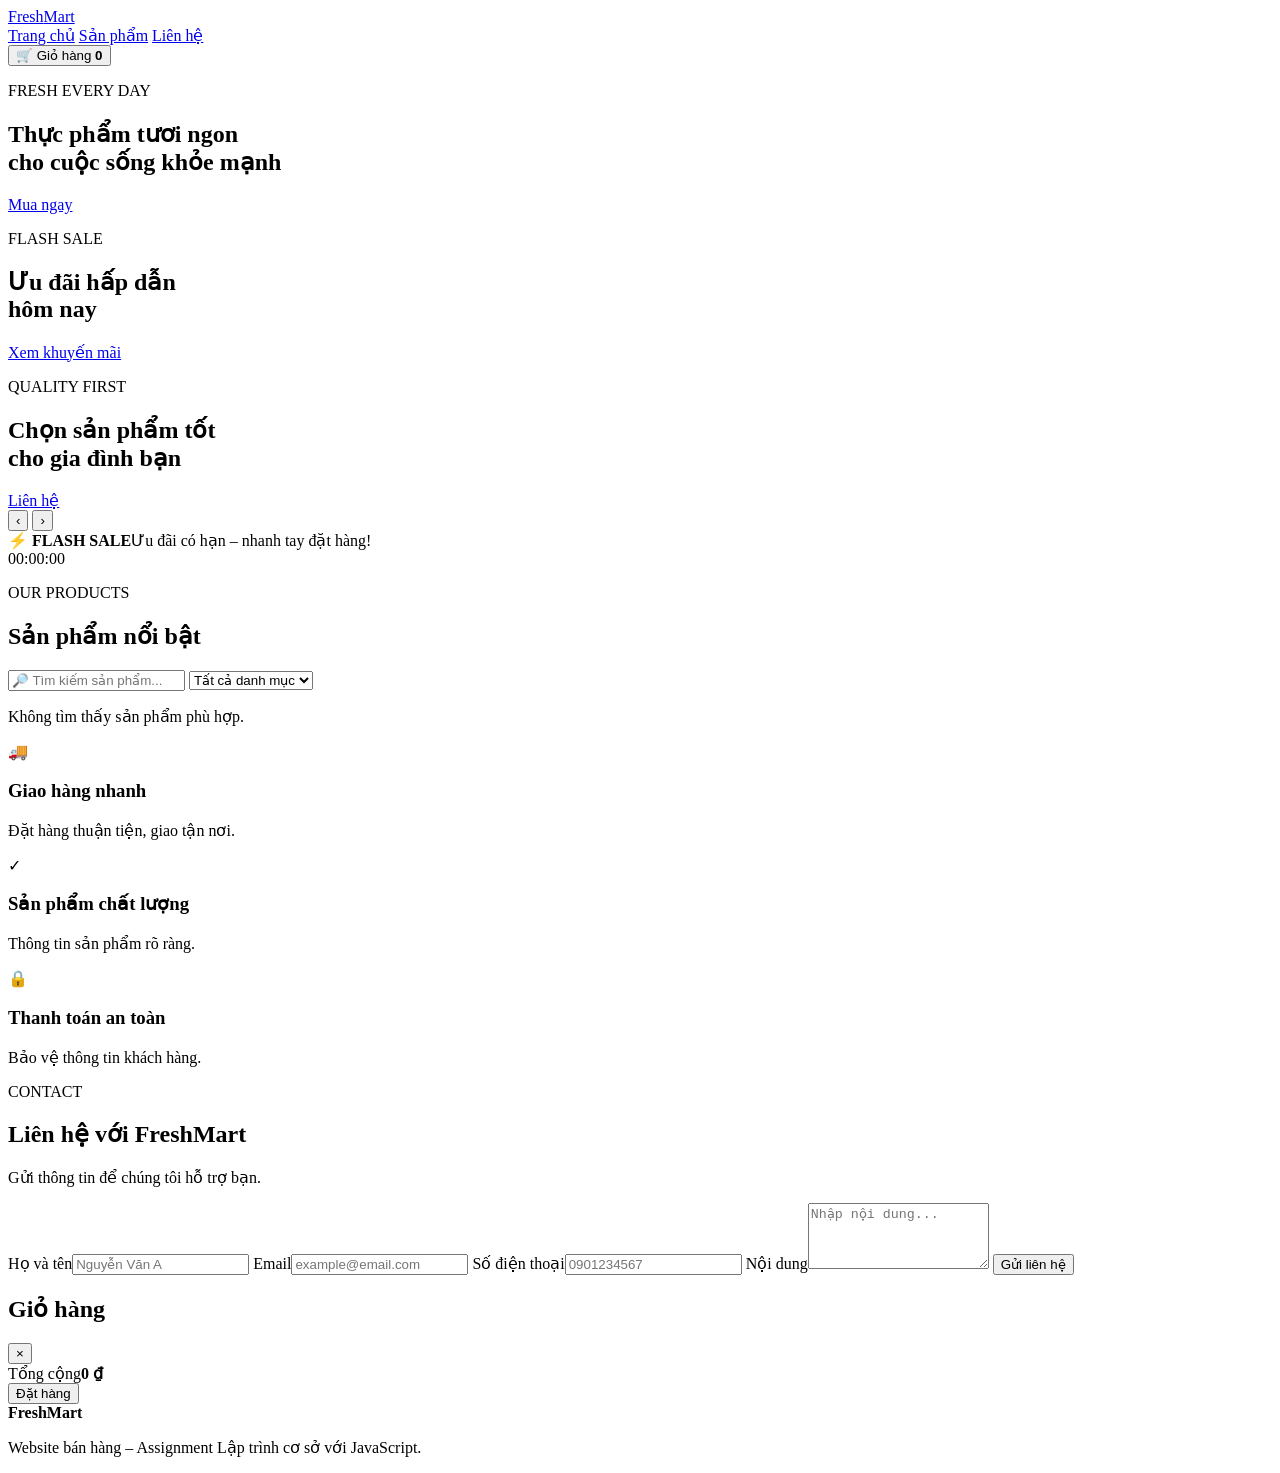
==== index.html @ 0bbb40c9 "feat: add shopping website interface" ====
<!DOCTYPE html>
<html lang="vi">
<head>
  <meta charset="UTF-8">
  <meta name="viewport" content="width=device-width, initial-scale=1.0">
  <title>FreshMart - Cửa hàng trực tuyến</title>
  <link rel="stylesheet" href="css/style.css">
</head>
<body>
  <header class="header">
    <div class="container nav">
      <a class="logo" href="#home">Fresh<span>Mart</span></a>
      <nav>
        <a href="#home">Trang chủ</a>
        <a href="#products">Sản phẩm</a>
        <a href="#contact">Liên hệ</a>
      </nav>
      <button class="cart-button" id="cartButton">🛒 Giỏ hàng <b id="cartCount">0</b></button>
    </div>
  </header>

  <main>
    <section id="home" class="hero">
      <div class="slider" id="slider">
        <div class="slide active"><div><p class="eyebrow">FRESH EVERY DAY</p><h1>Thực phẩm tươi ngon<br>cho cuộc sống khỏe mạnh</h1><a href="#products" class="btn">Mua ngay</a></div></div>
        <div class="slide"><div><p class="eyebrow">FLASH SALE</p><h1>Ưu đãi hấp dẫn<br>hôm nay</h1><a href="#sale" class="btn">Xem khuyến mãi</a></div></div>
        <div class="slide"><div><p class="eyebrow">QUALITY FIRST</p><h1>Chọn sản phẩm tốt<br>cho gia đình bạn</h1><a href="#contact" class="btn">Liên hệ</a></div></div>
        <button class="slider-control prev" id="prevSlide">‹</button>
        <button class="slider-control next" id="nextSlide">›</button>
        <div class="dots" id="sliderDots"></div>
      </div>
    </section>

    <section class="sale-bar" id="sale">
      <div><strong>⚡ FLASH SALE</strong><span>Ưu đãi có hạn – nhanh tay đặt hàng!</span></div>
      <div class="countdown" id="countdown">00:00:00</div>
    </section>

    <section id="products" class="section container">
      <div class="section-heading"><div><p class="eyebrow">OUR PRODUCTS</p><h2>Sản phẩm nổi bật</h2></div></div>
      <div class="toolbar">
        <input id="searchInput" type="search" placeholder="🔎 Tìm kiếm sản phẩm...">
        <select id="categoryFilter"><option value="all">Tất cả danh mục</option></select>
      </div>
      <div id="categoryTabs" class="category-tabs"></div>
      <div id="productGrid" class="product-grid"></div>
      <p id="emptyMessage" class="empty hidden">Không tìm thấy sản phẩm phù hợp.</p>
    </section>

    <section class="section benefits">
      <div class="container benefits-grid">
        <div><span>🚚</span><h3>Giao hàng nhanh</h3><p>Đặt hàng thuận tiện, giao tận nơi.</p></div>
        <div><span>✓</span><h3>Sản phẩm chất lượng</h3><p>Thông tin sản phẩm rõ ràng.</p></div>
        <div><span>🔒</span><h3>Thanh toán an toàn</h3><p>Bảo vệ thông tin khách hàng.</p></div>
      </div>
    </section>

    <section id="contact" class="section container contact-section">
      <div><p class="eyebrow">CONTACT</p><h2>Liên hệ với FreshMart</h2><p>Gửi thông tin để chúng tôi hỗ trợ bạn.</p></div>
      <form id="contactForm" novalidate>
        <label>Họ và tên<input id="name" type="text" placeholder="Nguyễn Văn A"></label>
        <label>Email<input id="email" type="email" placeholder="example@email.com"></label>
        <label>Số điện thoại<input id="phone" type="tel" placeholder="0901234567"></label>
        <label>Nội dung<textarea id="message" rows="4" placeholder="Nhập nội dung..."></textarea></label>
        <button class="btn" type="submit">Gửi liên hệ</button>
        <p id="formMessage" class="form-message"></p>
      </form>
    </section>
  </main>

  <div class="modal hidden" id="cartModal">
    <div class="modal-card">
      <div class="modal-head"><h2>Giỏ hàng</h2><button id="closeCart">×</button></div>
      <div id="cartItems"></div>
      <div class="cart-total"><span>Tổng cộng</span><strong id="cartTotal">0 ₫</strong></div>
      <button class="btn full" id="checkoutButton">Đặt hàng</button>
    </div>
  </div>

  <footer><div class="container"><strong>FreshMart</strong><p>Website bán hàng – Assignment Lập trình cơ sở với JavaScript.</p></div></footer>

  <script src="js/data.js"></script>
  <script src="js/slider.js"></script>
  <script src="js/cart.js"></script>
  <script src="js/form.js"></script>
  <script src="js/app.js"></script>
</body>
</html>
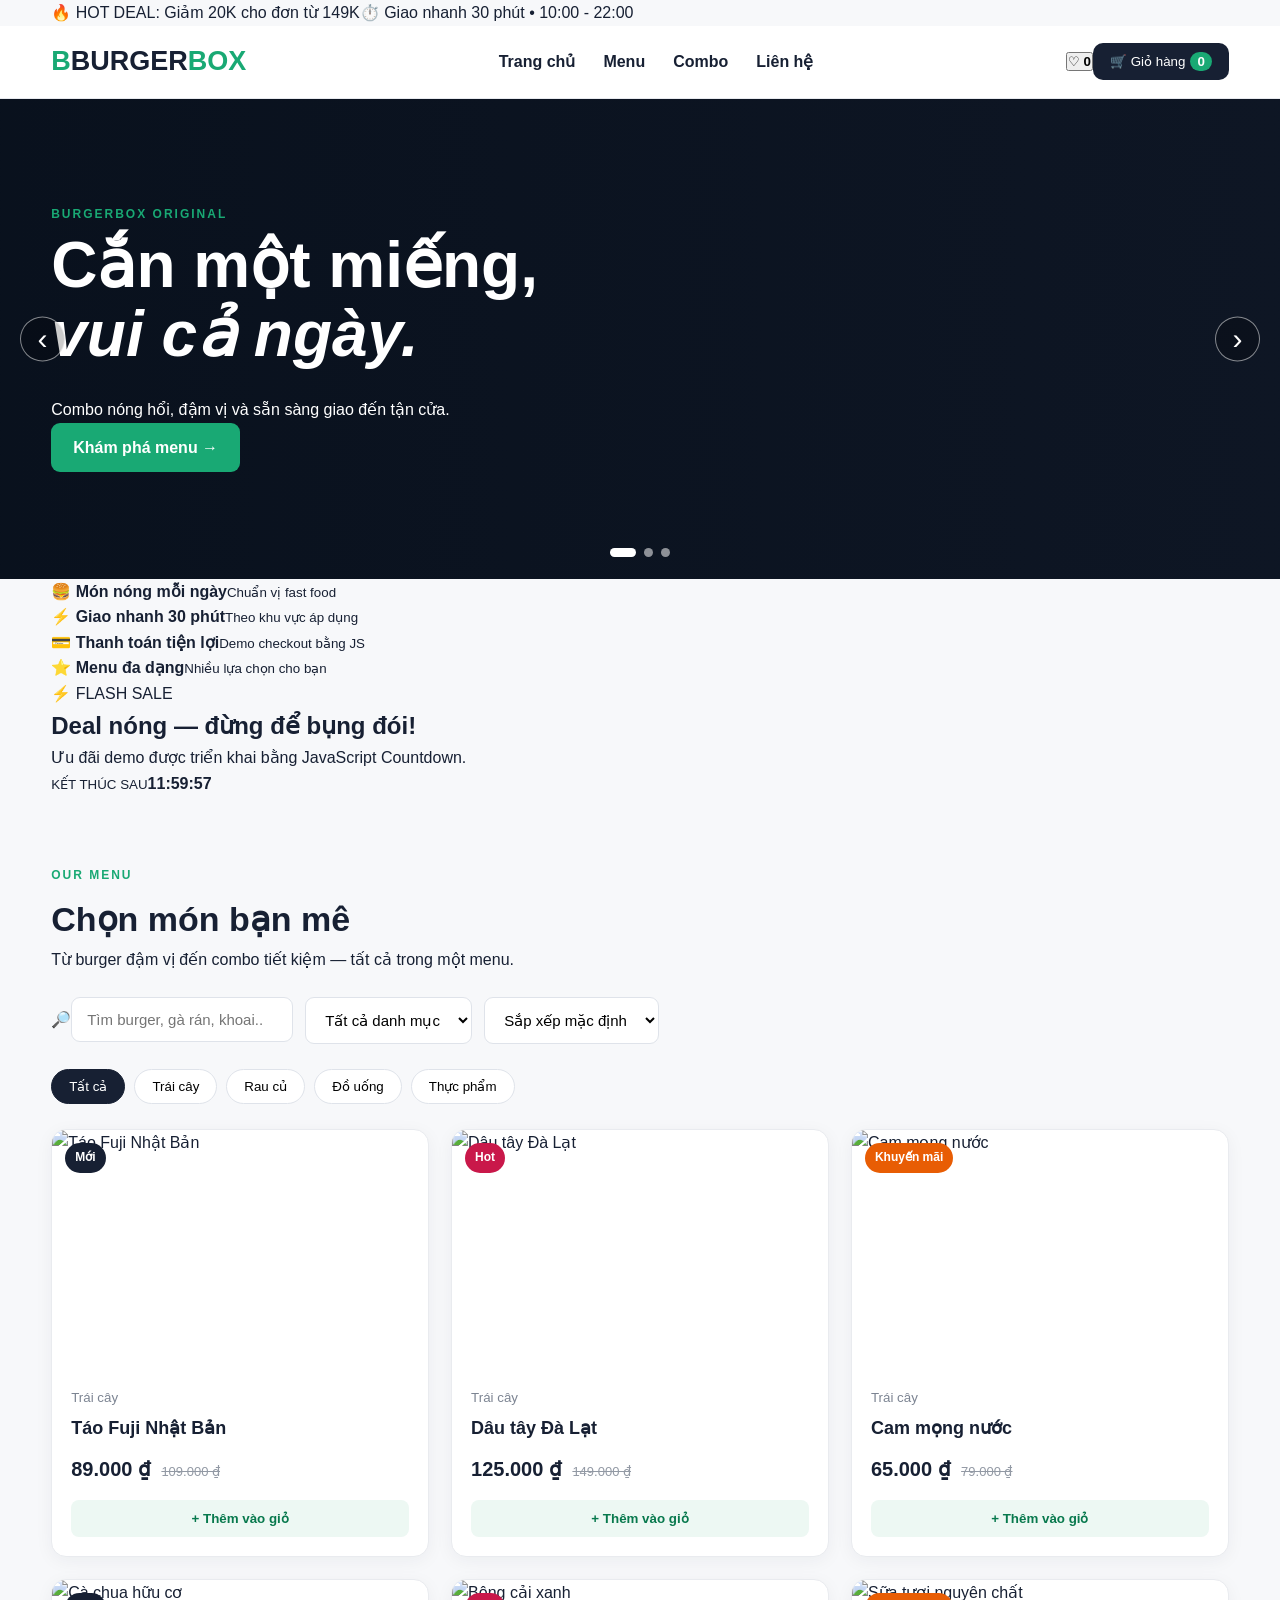
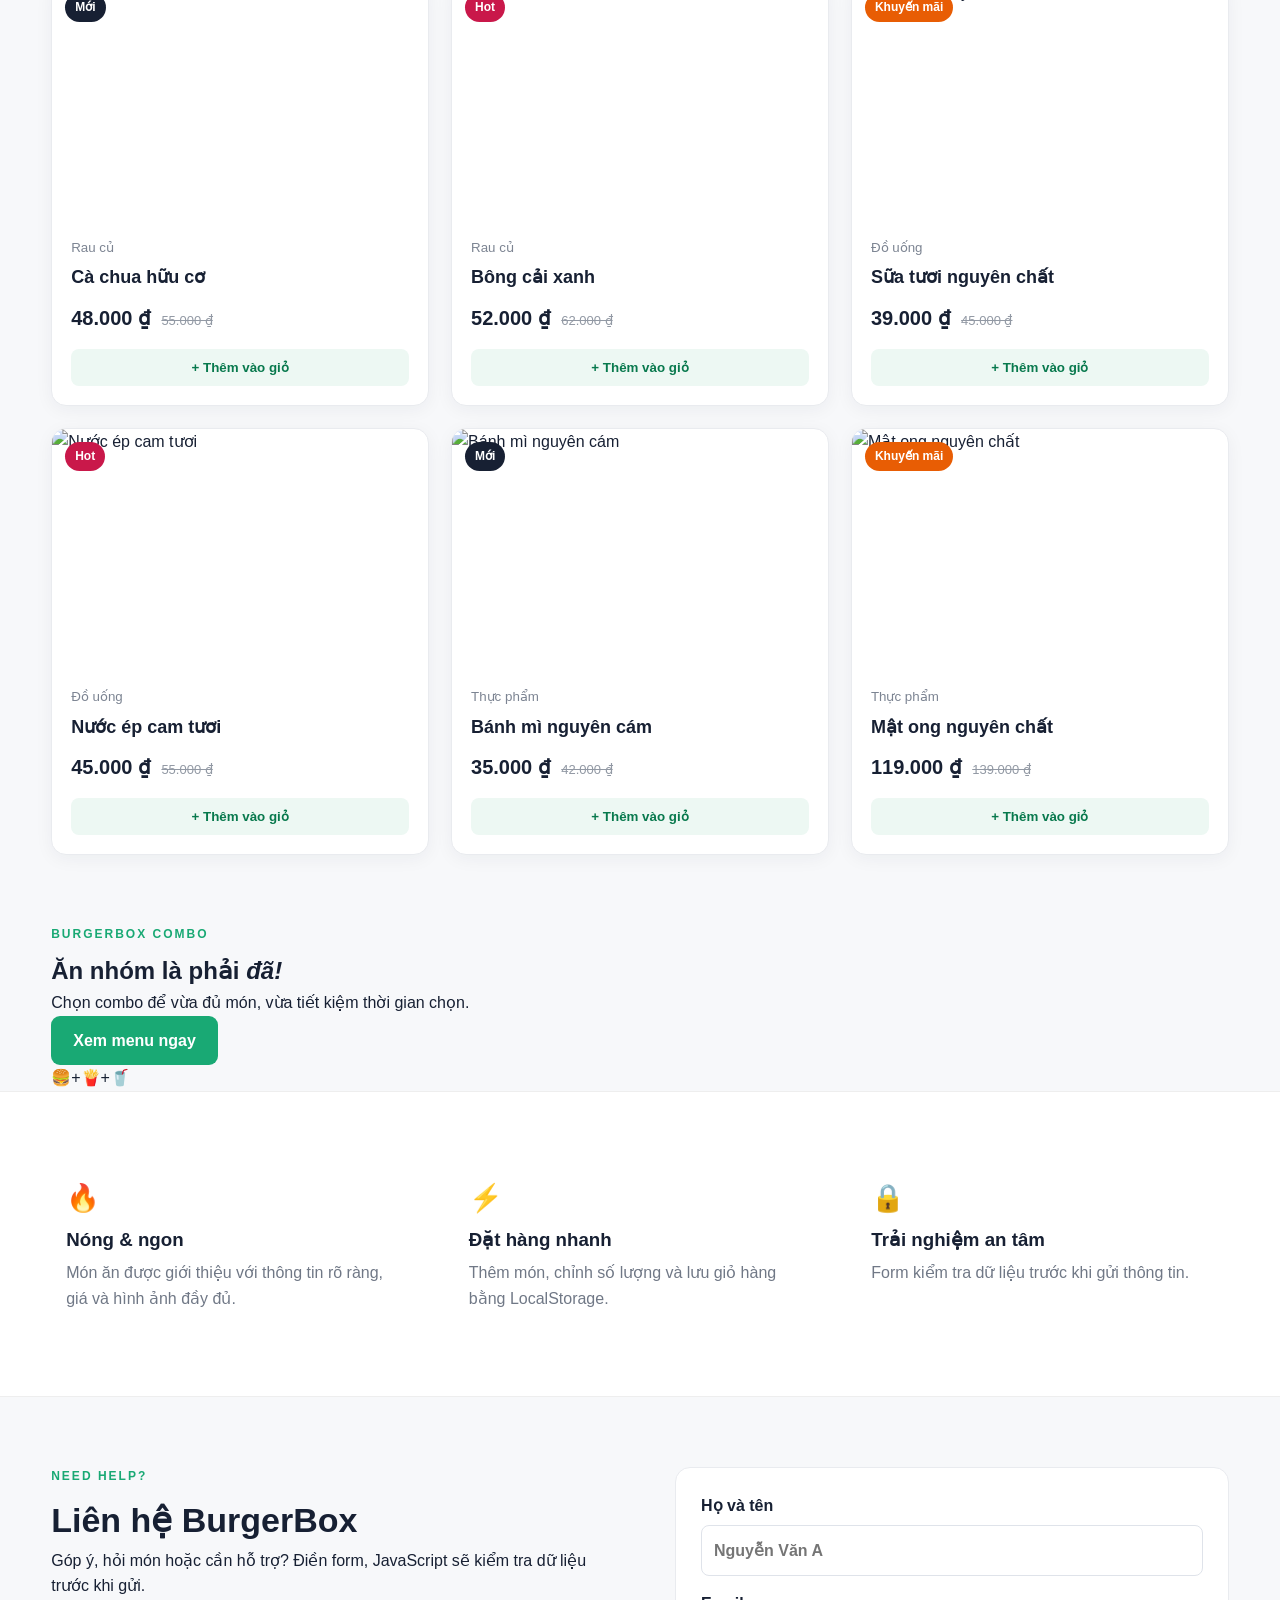
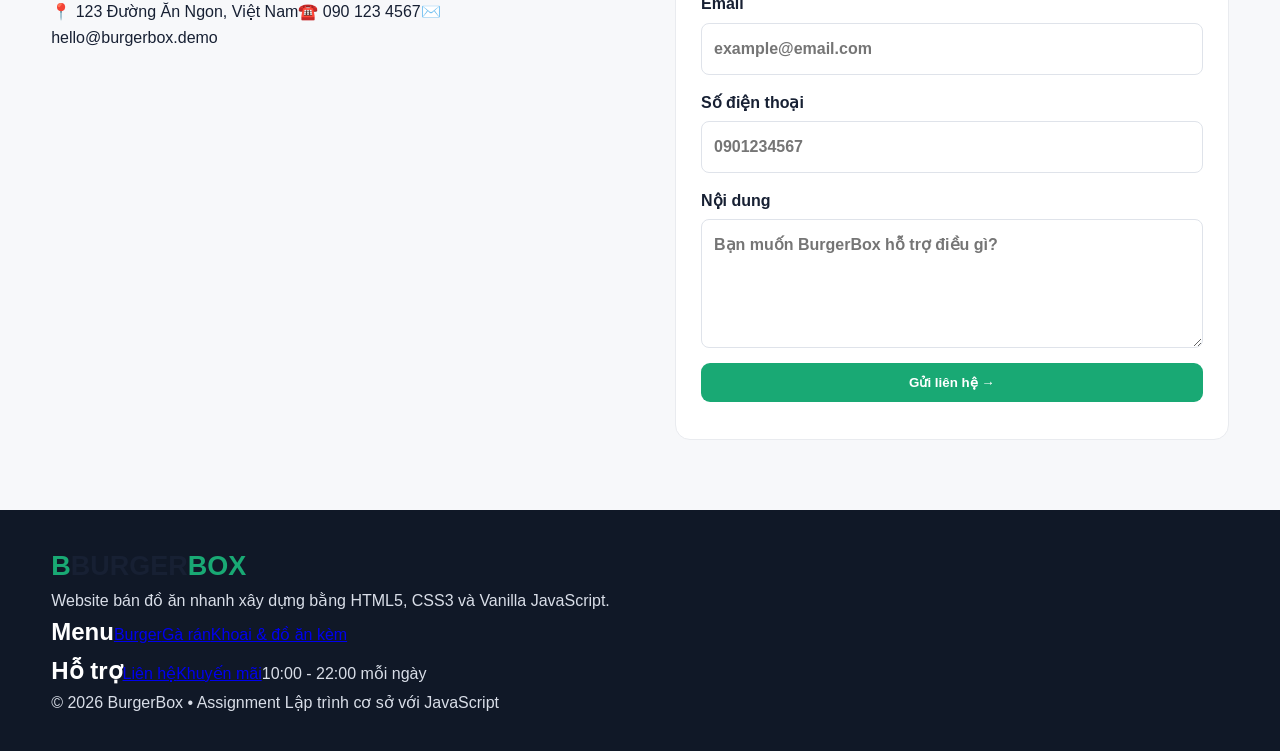
==== commit 5a799deb: "feat: redesign fast food storefront UI" ====
--- a/index.html
+++ b/index.html
@@ -3,86 +3,59 @@
 <head>
   <meta charset="UTF-8">
   <meta name="viewport" content="width=device-width, initial-scale=1.0">
-  <title>FreshMart - Cửa hàng trực tuyến</title>
+  <meta name="description" content="BurgerBox - Website bán đồ ăn nhanh bằng Vanilla JavaScript">
+  <title>BurgerBox | Fast Food & Delivery</title>
+  <link rel="preconnect" href="https://fonts.googleapis.com">
+  <link rel="preconnect" href="https://fonts.gstatic.com" crossorigin>
+  <link href="https://fonts.googleapis.com/css2?family=Be+Vietnam+Pro:wght@400;500;600;700;800;900&display=swap" rel="stylesheet">
   <link rel="stylesheet" href="css/style.css">
 </head>
 <body>
+  <div class="topbar"><div class="container topbar-inner"><span>🔥 HOT DEAL: Giảm 20K cho đơn từ 149K</span><span>⏱️ Giao nhanh 30 phút • 10:00 - 22:00</span></div></div>
   <header class="header">
     <div class="container nav">
-      <a class="logo" href="#home">Fresh<span>Mart</span></a>
-      <nav>
-        <a href="#home">Trang chủ</a>
-        <a href="#products">Sản phẩm</a>
-        <a href="#contact">Liên hệ</a>
+      <a class="logo" href="#home"><span class="logo-mark">B</span>BURGER<span>BOX</span></a>
+      <nav aria-label="Điều hướng chính">
+        <a href="#home">Trang chủ</a><a href="#products">Menu</a><a href="#combo">Combo</a><a href="#contact">Liên hệ</a>
       </nav>
-      <button class="cart-button" id="cartButton">🛒 Giỏ hàng <b id="cartCount">0</b></button>
+      <div class="nav-actions"><button class="icon-button" id="favoriteButton" title="Món yêu thích">♡ <b id="favoriteCount">0</b></button><button class="cart-button" id="cartButton">🛒 <span>Giỏ hàng</span><b id="cartCount">0</b></button></div>
     </div>
   </header>
 
   <main>
     <section id="home" class="hero">
       <div class="slider" id="slider">
-        <div class="slide active"><div><p class="eyebrow">FRESH EVERY DAY</p><h1>Thực phẩm tươi ngon<br>cho cuộc sống khỏe mạnh</h1><a href="#products" class="btn">Mua ngay</a></div></div>
-        <div class="slide"><div><p class="eyebrow">FLASH SALE</p><h1>Ưu đãi hấp dẫn<br>hôm nay</h1><a href="#sale" class="btn">Xem khuyến mãi</a></div></div>
-        <div class="slide"><div><p class="eyebrow">QUALITY FIRST</p><h1>Chọn sản phẩm tốt<br>cho gia đình bạn</h1><a href="#contact" class="btn">Liên hệ</a></div></div>
-        <button class="slider-control prev" id="prevSlide">‹</button>
-        <button class="slider-control next" id="nextSlide">›</button>
-        <div class="dots" id="sliderDots"></div>
+        <div class="slide active"><div class="hero-copy"><p class="eyebrow">BURGERBOX ORIGINAL</p><h1>Cắn một miếng,<br><em>vui cả ngày.</em></h1><p>Combo nóng hổi, đậm vị và sẵn sàng giao đến tận cửa.</p><a href="#products" class="btn">Khám phá menu →</a></div></div>
+        <div class="slide"><div class="hero-copy"><p class="eyebrow">FLASH SALE HÔM NAY</p><h1>Deal ngon<br><em>giá siêu mềm.</em></h1><p>Ưu đãi giới hạn mỗi ngày. Chọn món yêu thích trước khi hết deal!</p><a href="#sale" class="btn">Săn deal ngay →</a></div></div>
+        <div class="slide"><div class="hero-copy"><p class="eyebrow">FAMILY COMBO</p><h1>Ăn cùng nhau,<br><em>vui hơn nhiều.</em></h1><p>Combo nhóm tiện lợi cho 2-4 người, tiết kiệm và đủ món.</p><a href="#combo" class="btn">Xem combo →</a></div></div>
+        <button class="slider-control prev" id="prevSlide" aria-label="Slide trước">‹</button><button class="slider-control next" id="nextSlide" aria-label="Slide sau">›</button><div class="dots" id="sliderDots"></div>
       </div>
     </section>
 
-    <section class="sale-bar" id="sale">
-      <div><strong>⚡ FLASH SALE</strong><span>Ưu đãi có hạn – nhanh tay đặt hàng!</span></div>
-      <div class="countdown" id="countdown">00:00:00</div>
+    <section class="trust-strip"><div class="container trust-grid"><div>🍔 <strong>Món nóng mỗi ngày</strong><small>Chuẩn vị fast food</small></div><div>⚡ <strong>Giao nhanh 30 phút</strong><small>Theo khu vực áp dụng</small></div><div>💳 <strong>Thanh toán tiện lợi</strong><small>Demo checkout bằng JS</small></div><div>⭐ <strong>Menu đa dạng</strong><small>Nhiều lựa chọn cho bạn</small></div></div></section>
+
+    <section class="sale-section" id="sale"><div class="container sale-content"><div><span class="sale-label">⚡ FLASH SALE</span><h2>Deal nóng — đừng để bụng đói!</h2><p>Ưu đãi demo được triển khai bằng JavaScript Countdown.</p></div><div class="countdown-box"><small>KẾT THÚC SAU</small><strong id="countdown">00:00:00</strong></div></div></section>
+
+    <section id="products" class="section container">
+      <div class="section-heading"><div><p class="eyebrow">OUR MENU</p><h2>Chọn món bạn mê</h2><p class="section-subtitle">Từ burger đậm vị đến combo tiết kiệm — tất cả trong một menu.</p></div><div class="result-count" id="resultCount"></div></div>
+      <div class="toolbar"><div class="search-box">🔎<input id="searchInput" type="search" placeholder="Tìm burger, gà rán, khoai..." aria-label="Tìm kiếm sản phẩm"></div><select id="categoryFilter" aria-label="Lọc danh mục"><option value="all">Tất cả danh mục</option></select><select id="sortFilter" aria-label="Sắp xếp"><option value="default">Sắp xếp mặc định</option><option value="priceAsc">Giá thấp → cao</option><option value="priceDesc">Giá cao → thấp</option><option value="name">Tên A → Z</option></select></div>
+      <div id="categoryTabs" class="category-tabs"></div><div id="productGrid" class="product-grid"></div><p id="emptyMessage" class="empty hidden">😥 Không tìm thấy món phù hợp. Hãy thử từ khóa khác nhé!</p>
     </section>
 
-    <section id="products" class="section container">
-      <div class="section-heading"><div><p class="eyebrow">OUR PRODUCTS</p><h2>Sản phẩm nổi bật</h2></div></div>
-      <div class="toolbar">
-        <input id="searchInput" type="search" placeholder="🔎 Tìm kiếm sản phẩm...">
-        <select id="categoryFilter"><option value="all">Tất cả danh mục</option></select>
-      </div>
-      <div id="categoryTabs" class="category-tabs"></div>
-      <div id="productGrid" class="product-grid"></div>
-      <p id="emptyMessage" class="empty hidden">Không tìm thấy sản phẩm phù hợp.</p>
-    </section>
+    <section id="combo" class="combo-section"><div class="container combo-inner"><div><p class="eyebrow">BURGERBOX COMBO</p><h2>Ăn nhóm là phải <em>đã!</em></h2><p>Chọn combo để vừa đủ món, vừa tiết kiệm thời gian chọn.</p><a href="#products" class="btn btn-light">Xem menu ngay</a></div><div class="combo-art">🍔<span>+</span>🍟<span>+</span>🥤</div></div></section>
 
-    <section class="section benefits">
-      <div class="container benefits-grid">
-        <div><span>🚚</span><h3>Giao hàng nhanh</h3><p>Đặt hàng thuận tiện, giao tận nơi.</p></div>
-        <div><span>✓</span><h3>Sản phẩm chất lượng</h3><p>Thông tin sản phẩm rõ ràng.</p></div>
-        <div><span>🔒</span><h3>Thanh toán an toàn</h3><p>Bảo vệ thông tin khách hàng.</p></div>
-      </div>
-    </section>
+    <section class="section benefits"><div class="container benefits-grid"><div><span>🔥</span><h3>Nóng & ngon</h3><p>Món ăn được giới thiệu với thông tin rõ ràng, giá và hình ảnh đầy đủ.</p></div><div><span>⚡</span><h3>Đặt hàng nhanh</h3><p>Thêm món, chỉnh số lượng và lưu giỏ hàng bằng LocalStorage.</p></div><div><span>🔒</span><h3>Trải nghiệm an tâm</h3><p>Form kiểm tra dữ liệu trước khi gửi thông tin.</p></div></div></section>
 
-    <section id="contact" class="section container contact-section">
-      <div><p class="eyebrow">CONTACT</p><h2>Liên hệ với FreshMart</h2><p>Gửi thông tin để chúng tôi hỗ trợ bạn.</p></div>
-      <form id="contactForm" novalidate>
-        <label>Họ và tên<input id="name" type="text" placeholder="Nguyễn Văn A"></label>
-        <label>Email<input id="email" type="email" placeholder="example@email.com"></label>
-        <label>Số điện thoại<input id="phone" type="tel" placeholder="0901234567"></label>
-        <label>Nội dung<textarea id="message" rows="4" placeholder="Nhập nội dung..."></textarea></label>
-        <button class="btn" type="submit">Gửi liên hệ</button>
-        <p id="formMessage" class="form-message"></p>
-      </form>
-    </section>
+    <section id="contact" class="section container contact-section"><div class="contact-copy"><p class="eyebrow">NEED HELP?</p><h2>Liên hệ BurgerBox</h2><p>Góp ý, hỏi món hoặc cần hỗ trợ? Điền form, JavaScript sẽ kiểm tra dữ liệu trước khi gửi.</p><div class="contact-points"><span>📍 123 Đường Ăn Ngon, Việt Nam</span><span>☎️ 090 123 4567</span><span>✉️ hello@burgerbox.demo</span></div></div><form id="contactForm" novalidate><label>Họ và tên<input id="name" type="text" placeholder="Nguyễn Văn A" autocomplete="name"><small class="field-error" id="nameError"></small></label><label>Email<input id="email" type="email" placeholder="example@email.com" autocomplete="email"><small class="field-error" id="emailError"></small></label><label>Số điện thoại<input id="phone" type="tel" placeholder="0901234567" autocomplete="tel"><small class="field-error" id="phoneError"></small></label><label>Nội dung<textarea id="message" rows="4" placeholder="Bạn muốn BurgerBox hỗ trợ điều gì?"></textarea><small class="field-error" id="messageError"></small></label><button class="btn full" type="submit">Gửi liên hệ →</button><p id="formMessage" class="form-message"></p></form></section>
   </main>
 
-  <div class="modal hidden" id="cartModal">
-    <div class="modal-card">
-      <div class="modal-head"><h2>Giỏ hàng</h2><button id="closeCart">×</button></div>
-      <div id="cartItems"></div>
-      <div class="cart-total"><span>Tổng cộng</span><strong id="cartTotal">0 ₫</strong></div>
-      <button class="btn full" id="checkoutButton">Đặt hàng</button>
-    </div>
-  </div>
+  <div class="modal hidden" id="cartModal" role="dialog" aria-modal="true" aria-labelledby="cartTitle"><div class="modal-card"><div class="modal-head"><div><p class="eyebrow">YOUR ORDER</p><h2 id="cartTitle">Giỏ hàng</h2></div><button id="closeCart" aria-label="Đóng">×</button></div><div id="cartItems"></div><div class="cart-total"><span>Tạm tính</span><strong id="cartTotal">0 ₫</strong></div><button class="btn full" id="checkoutButton">Tiến hành đặt hàng →</button></div></div>
+  <div class="modal hidden" id="detailModal" role="dialog" aria-modal="true"><div class="modal-card detail-card"><button class="modal-close-floating" id="closeDetail">×</button><div id="detailContent"></div></div></div>
+  <div class="modal hidden" id="checkoutModal" role="dialog" aria-modal="true"><div class="modal-card"><div class="modal-head"><div><p class="eyebrow">CHECKOUT</p><h2>Thông tin nhận hàng</h2></div><button id="closeCheckout" aria-label="Đóng">×</button></div><form id="checkoutForm" novalidate><label>Họ tên<input id="checkoutName" type="text" placeholder="Nguyễn Văn A"></label><label>Số điện thoại<input id="checkoutPhone" type="tel" placeholder="0901234567"></label><label>Địa chỉ giao hàng<textarea id="checkoutAddress" rows="3" placeholder="Số nhà, đường, phường/xã..."></textarea></label><label>Phương thức thanh toán<select id="paymentMethod"><option>Thanh toán khi nhận hàng (COD)</option><option>Chuyển khoản (Demo)</option></select></label><button class="btn full" type="submit">Xác nhận đặt hàng 🎉</button><p id="checkoutMessage" class="form-message"></p></form></div></div>
+  <div class="toast" id="toast" role="status"></div>
 
-  <footer><div class="container"><strong>FreshMart</strong><p>Website bán hàng – Assignment Lập trình cơ sở với JavaScript.</p></div></footer>
+  <footer><div class="container footer-grid"><div><a class="logo footer-logo" href="#home"><span class="logo-mark">B</span>BURGER<span>BOX</span></a><p>Website bán đồ ăn nhanh xây dựng bằng HTML5, CSS3 và Vanilla JavaScript.</p></div><div><strong>Menu</strong><a href="#products">Burger</a><a href="#products">Gà rán</a><a href="#products">Khoai & đồ ăn kèm</a></div><div><strong>Hỗ trợ</strong><a href="#contact">Liên hệ</a><a href="#sale">Khuyến mãi</a><span>10:00 - 22:00 mỗi ngày</span></div></div><div class="container footer-bottom">© 2026 BurgerBox • Assignment Lập trình cơ sở với JavaScript</div></footer>
 
-  <script src="js/data.js"></script>
-  <script src="js/slider.js"></script>
-  <script src="js/cart.js"></script>
-  <script src="js/form.js"></script>
-  <script src="js/app.js"></script>
+  <script src="js/data.js"></script><script src="js/slider.js"></script><script src="js/cart.js"></script><script src="js/form.js"></script><script src="js/app.js"></script>
 </body>
-</html>
+</html>
--- a/css/style.css
+++ b/css/style.css
@@ -0,0 +1 @@
+*{box-sizing:border-box;margin:0;padding:0}html{scroll-behavior:smooth}body{font-family:Inter,Arial,sans-serif;color:#172033;background:#f7f8fa;line-height:1.6}.container{width:min(1180px,92%);margin:auto}.header{position:sticky;top:0;z-index:20;background:rgba(255,255,255,.95);backdrop-filter:blur(10px);border-bottom:1px solid #e7e9ee}.nav{height:72px;display:flex;align-items:center;justify-content:space-between;gap:25px}.logo{font-size:27px;font-weight:900;color:#172033;text-decoration:none}.logo span{color:#19a974}.nav nav{display:flex;gap:28px}.nav nav a{color:#172033;text-decoration:none;font-weight:600}.nav nav a:hover{color:#19a974}.cart-button{border:0;background:#172033;color:#fff;padding:11px 17px;border-radius:10px;cursor:pointer}.cart-button b{background:#19a974;border-radius:20px;padding:2px 7px;margin-left:5px}.hero{background:#101827}.slider{height:480px;position:relative;overflow:hidden}.slide{position:absolute;inset:0;display:flex;align-items:center;opacity:0;visibility:hidden;transition:opacity .5s;background-size:cover;background-position:center}.slide:nth-child(1){background-image:linear-gradient(90deg,rgba(8,16,28,.88),rgba(8,16,28,.25)),url('https://images.unsplash.com/photo-1542838132-92c53300491e?auto=format&fit=crop&w=1600&q=80')}.slide:nth-child(2){background-image:linear-gradient(90deg,rgba(8,16,28,.88),rgba(8,16,28,.25)),url('https://images.unsplash.com/photo-1601598851547-4302969d1c9c?auto=format&fit=crop&w=1600&q=80')}.slide:nth-child(3){background-image:linear-gradient(90deg,rgba(8,16,28,.88),rgba(8,16,28,.25)),url('https://images.unsplash.com/photo-1498837167922-ddd27525d352?auto=format&fit=crop&w=1600&q=80')}.slide.active{opacity:1;visibility:visible}.slide>div{width:min(1180px,92%);margin:auto;color:white}.eyebrow{font-size:12px;letter-spacing:2px;font-weight:800;color:#19a974;margin-bottom:7px}.slide h1{font-size:clamp(35px,5vw,64px);line-height:1.08;margin-bottom:28px}.btn{display:inline-block;border:0;background:#19a974;color:#fff;text-decoration:none;padding:12px 22px;border-radius:9px;font-weight:800;cursor:pointer}.slider-control{position:absolute;top:50%;transform:translateY(-50%);border:1px solid rgba(255,255,255,.5);background:rgba(0,0,0,.2);color:#fff;width:45px;height:45px;border-radius:50%;font-size:30px;cursor:pointer}.prev{left:20px}.next{right:20px}.dots{position:absolute;bottom:22px;left:50%;transform:translateX(-50%);display:flex;gap:8px}.dot{width:9px;height:9px;border-radius:50%;border:0;background:#fff8;cursor:pointer}.dot.active{width:26px;border-radius:8px;background:#fff}.sale-bar{background:#19a974;color:#fff;display:flex;justify-content:center;gap:40px;align-items:center;padding:12px}.sale-bar>div{display:flex;gap:15px;align-items:center}.countdown{font-size:20px;font-weight:900;letter-spacing:1px}.section{padding:70px 0}.section-heading h2,.contact-section h2{font-size:34px}.toolbar{display:flex;gap:12px;margin:25px 0}.toolbar input,.toolbar select{padding:13px 15px;border:1px solid #dfe3ea;border-radius:9px;background:white;font-size:15px}.toolbar input{flex:1}.category-tabs{display:flex;gap:9px;flex-wrap:wrap;margin-bottom:25px}.tab{border:1px solid #dfe3ea;background:#fff;padding:9px 17px;border-radius:30px;cursor:pointer}.tab.active{background:#172033;color:#fff;border-color:#172033}.product-grid{display:grid;grid-template-columns:repeat(3,1fr);gap:22px}.product-card{background:#fff;border:1px solid #e9ebef;border-radius:15px;overflow:hidden;transition:.25s;box-shadow:0 4px 18px rgba(20,30,50,.05)}.product-card:hover{transform:translateY(-6px);box-shadow:0 15px 30px rgba(20,30,50,.1)}.product-image{height:235px;position:relative;overflow:hidden}.product-image img{width:100%;height:100%;object-fit:cover;transition:.35s}.product-card:hover .product-image img{transform:scale(1.07)}.badge{position:absolute;top:13px;left:13px;padding:5px 10px;border-radius:20px;background:#172033;color:#fff;font-size:12px;font-weight:800}.badge.sale{background:#e85d04}.badge.hot{background:#c9184a}.product-info{padding:19px}.product-info small{color:#7c8492}.product-info h3{margin:4px 0 10px;font-size:18px}.price strong{font-size:20px}.price del{color:#9299a4;font-size:13px;margin-left:6px}.add-btn{width:100%;margin-top:15px;padding:11px;border:0;border-radius:8px;background:#edf8f3;color:#08794d;font-weight:800;cursor:pointer}.add-btn:hover{background:#19a974;color:white}.benefits{background:#fff;border-top:1px solid #eee;border-bottom:1px solid #eee}.benefits-grid{display:grid;grid-template-columns:repeat(3,1fr);gap:30px}.benefits-grid div{padding:15px}.benefits-grid span{font-size:27px}.benefits-grid h3{margin:5px 0}.benefits-grid p{color:#707886}.contact-section{display:grid;grid-template-columns:1fr 1fr;gap:70px}.contact-section form{background:#fff;padding:25px;border-radius:15px;border:1px solid #e9ebef}.contact-section label{display:block;font-weight:700;margin-bottom:15px}.contact-section input,.contact-section textarea{display:block;width:100%;margin-top:6px;padding:12px;border:1px solid #dfe3ea;border-radius:8px;font:inherit}.form-message{margin-top:12px;font-weight:700}.form-message.error{color:#d62828}.form-message.success{color:#16875b}.hidden{display:none!important}.modal{position:fixed;z-index:50;inset:0;background:rgba(0,0,0,.55);display:grid;place-items:center;padding:20px}.modal-card{background:#fff;width:min(650px,100%);max-height:85vh;overflow:auto;border-radius:15px;padding:22px}.modal-head{display:flex;justify-content:space-between;align-items:center;border-bottom:1px solid #eee;padding-bottom:12px;margin-bottom:10px}.modal-head button{border:0;background:none;font-size:30px;cursor:pointer}.cart-item{display:grid;grid-template-columns:60px 1fr auto auto;gap:12px;align-items:center;padding:13px 0;border-bottom:1px solid #eee}.cart-item img{width:60px;height:60px;border-radius:8px;object-fit:cover}.cart-item-info{display:grid}.cart-item-info span{font-size:13px;color:#667}.quantity{display:flex;align-items:center;gap:8px}.quantity button{width:28px;height:28px;border:1px solid #ddd;background:#fff;border-radius:5px;cursor:pointer}.remove{border:0;background:none;color:#d62828;cursor:pointer}.cart-total{display:flex;justify-content:space-between;font-size:20px;padding:18px 0}.full{width:100%}.empty,.empty-cart{text-align:center;padding:30px;color:#777}footer{background:#101827;color:#d9dee8;padding:35px 0}footer strong{font-size:24px;color:#fff}@media(max-width:800px){.nav nav{display:none}.product-grid,.benefits-grid,.contact-section{grid-template-columns:1fr}.slider{height:410px}.sale-bar{gap:10px;flex-direction:column}.toolbar{flex-direction:column}.cart-item{grid-template-columns:50px 1fr}.quantity,.remove{grid-column:2}.product-image{height:220px}}
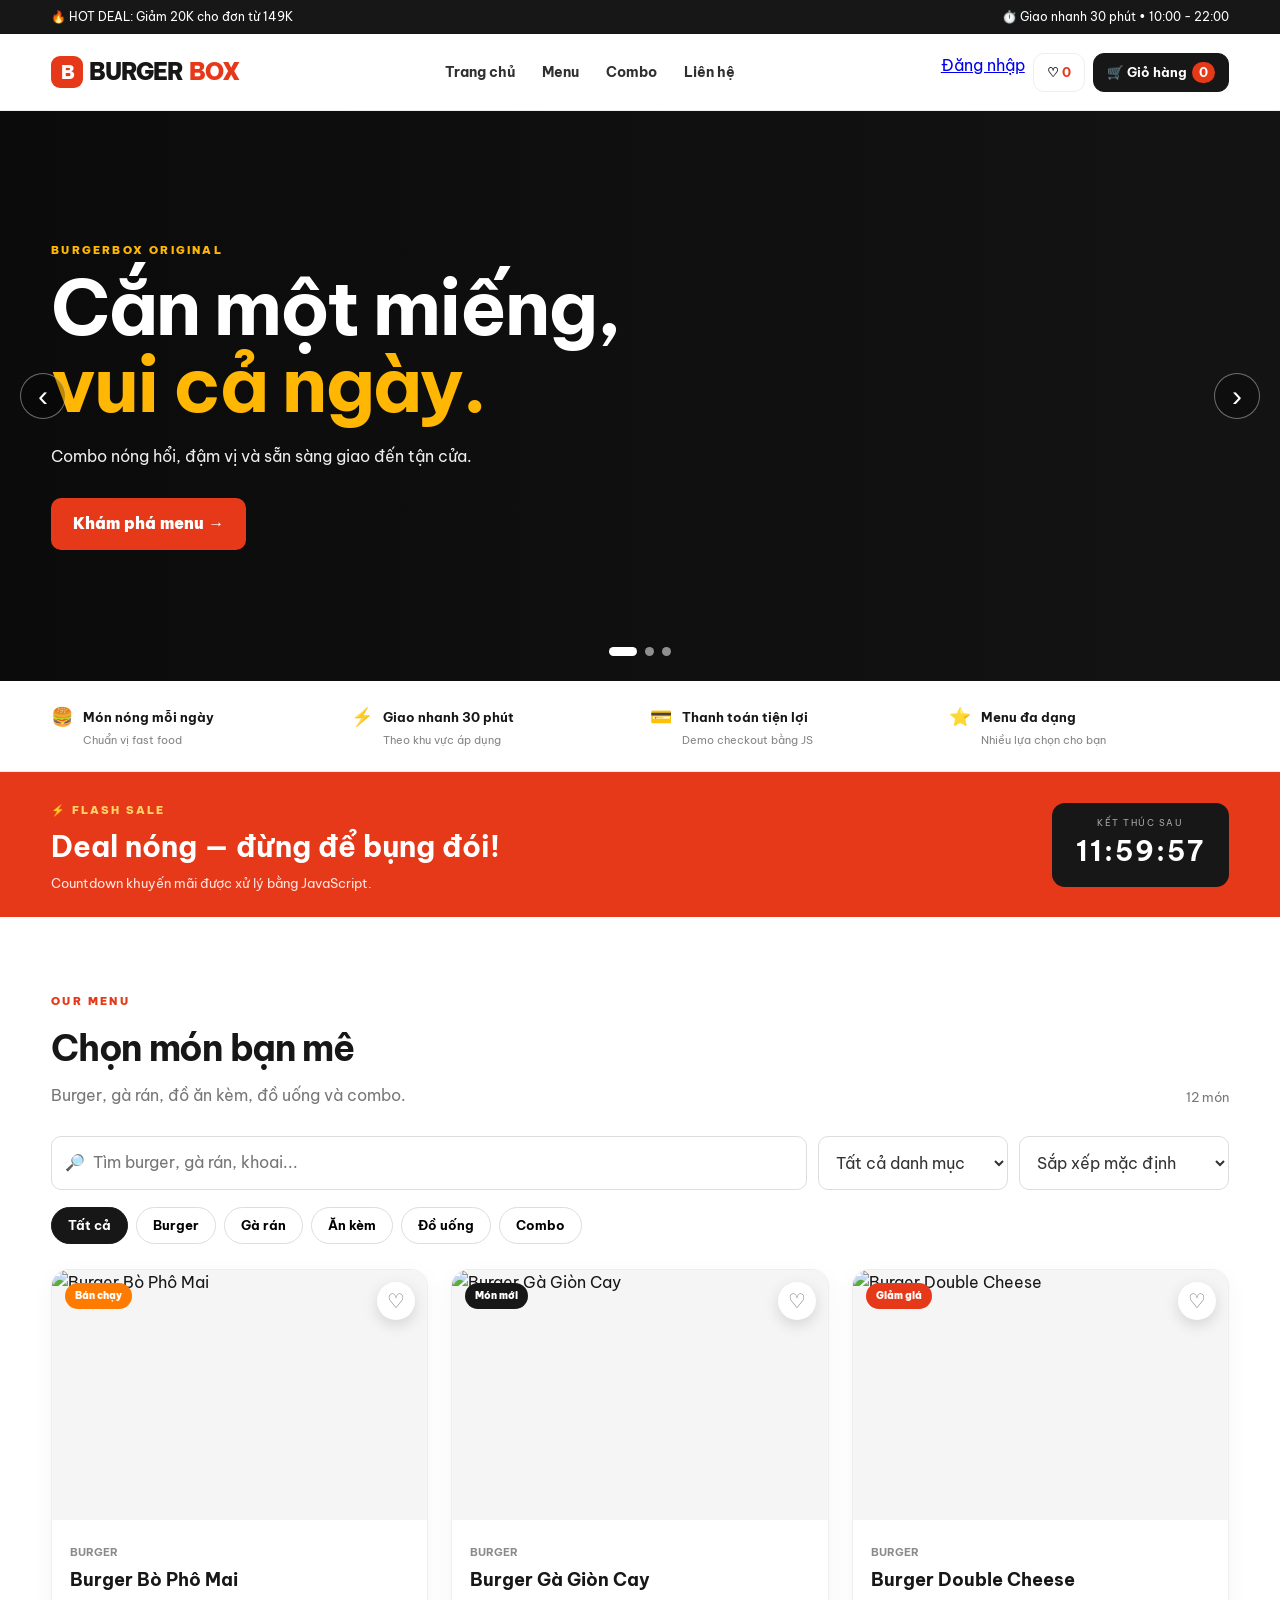
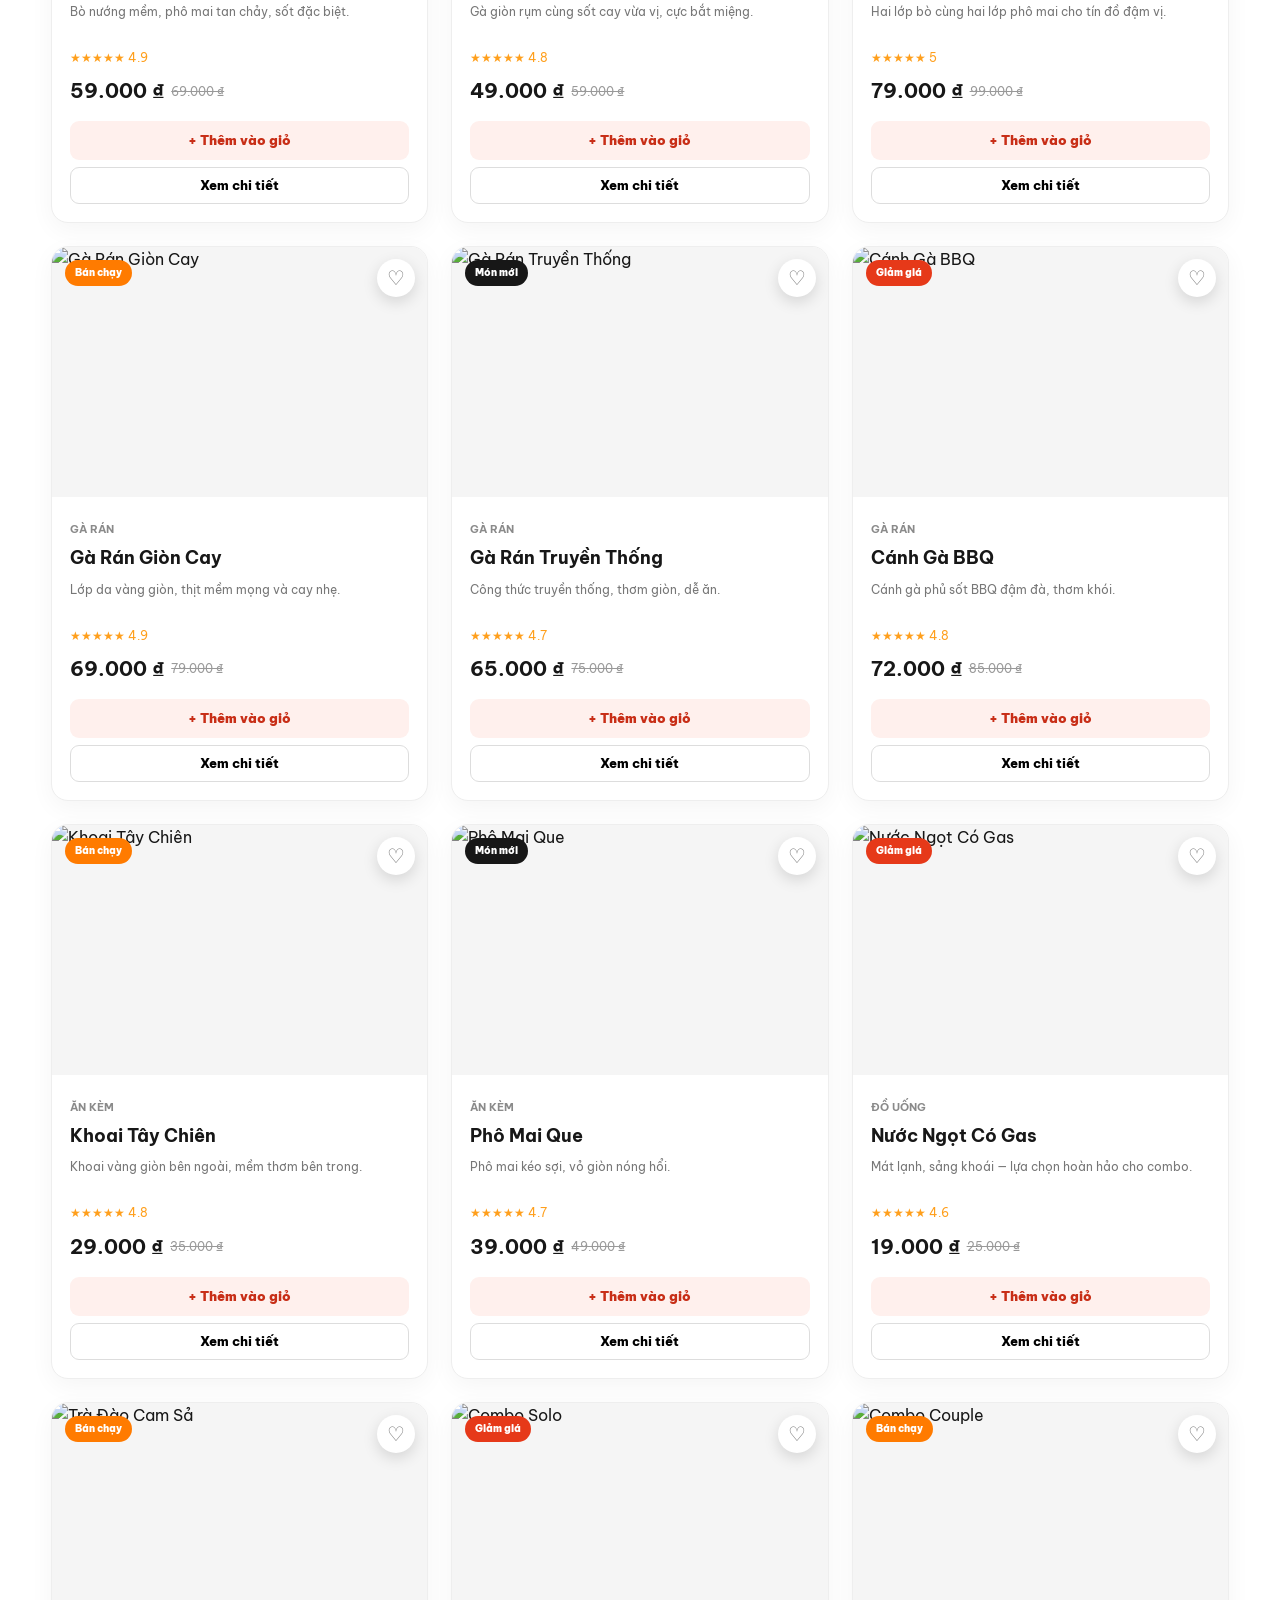
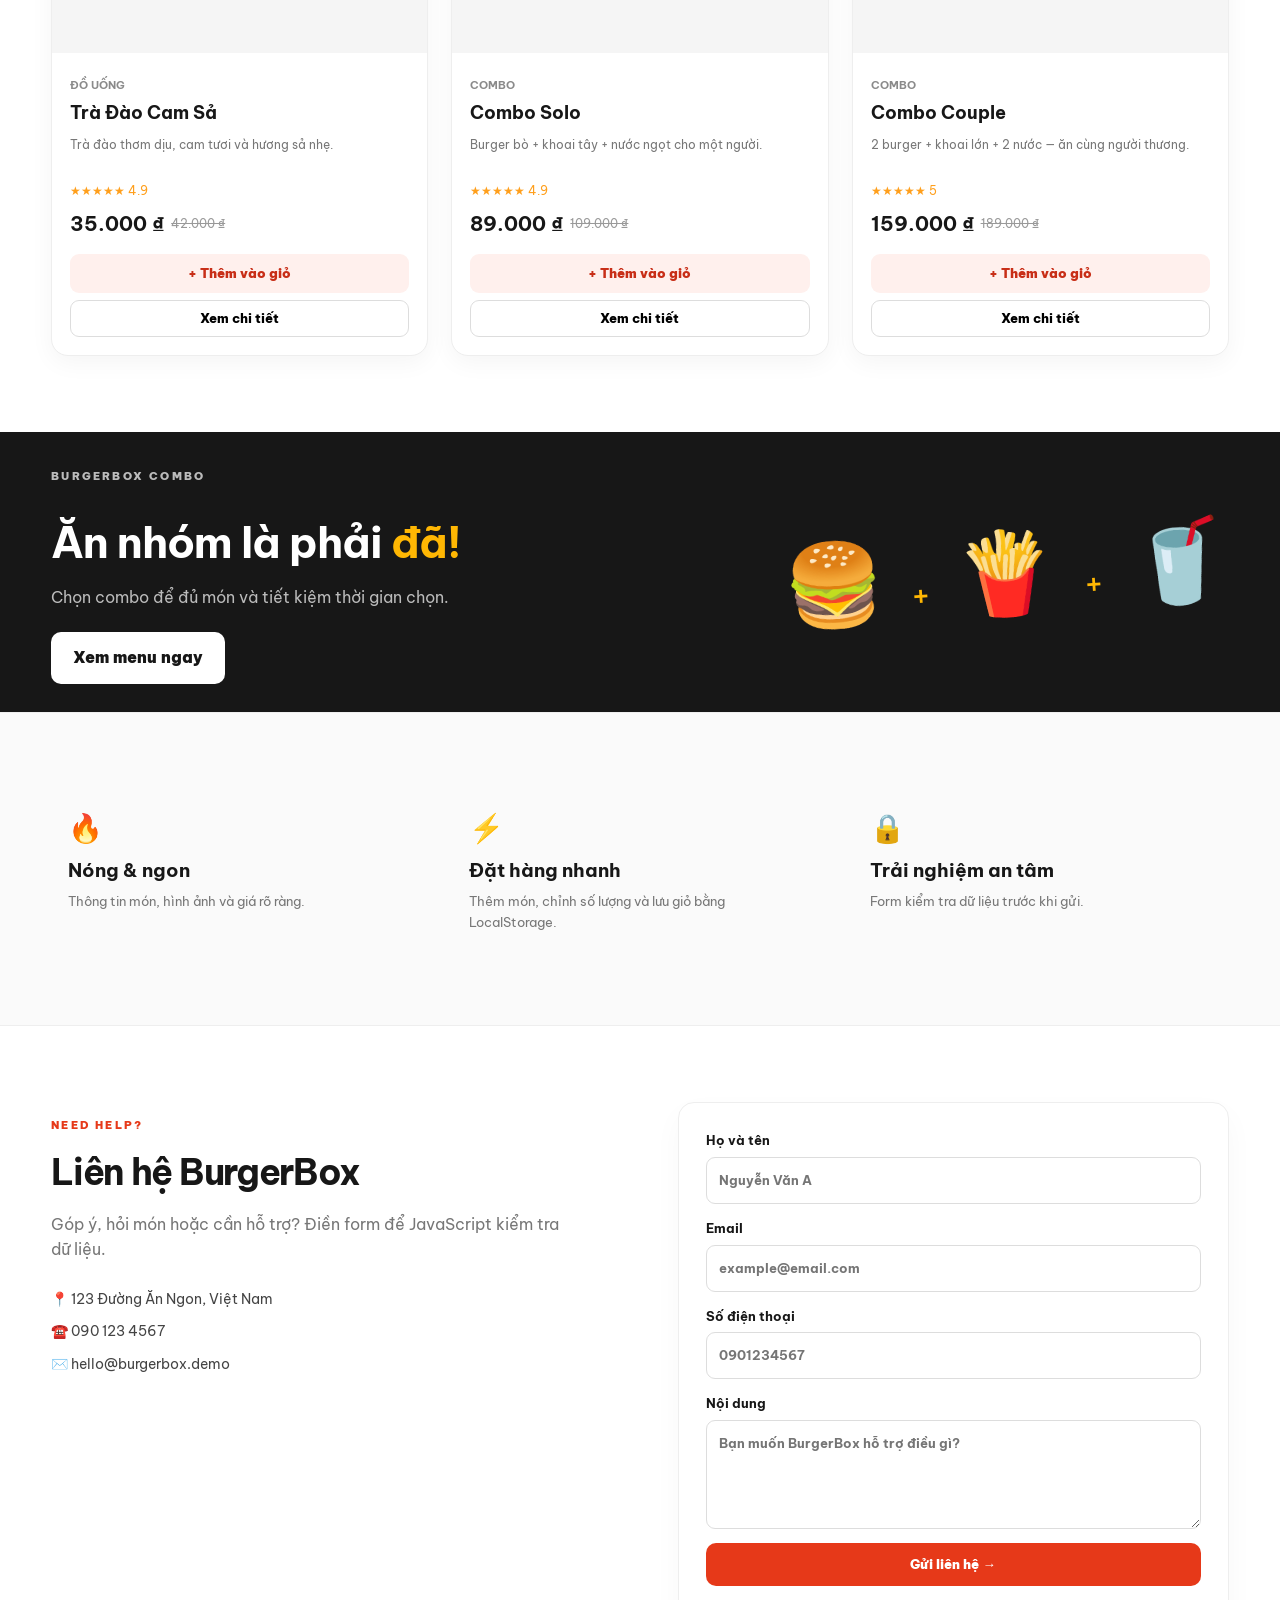
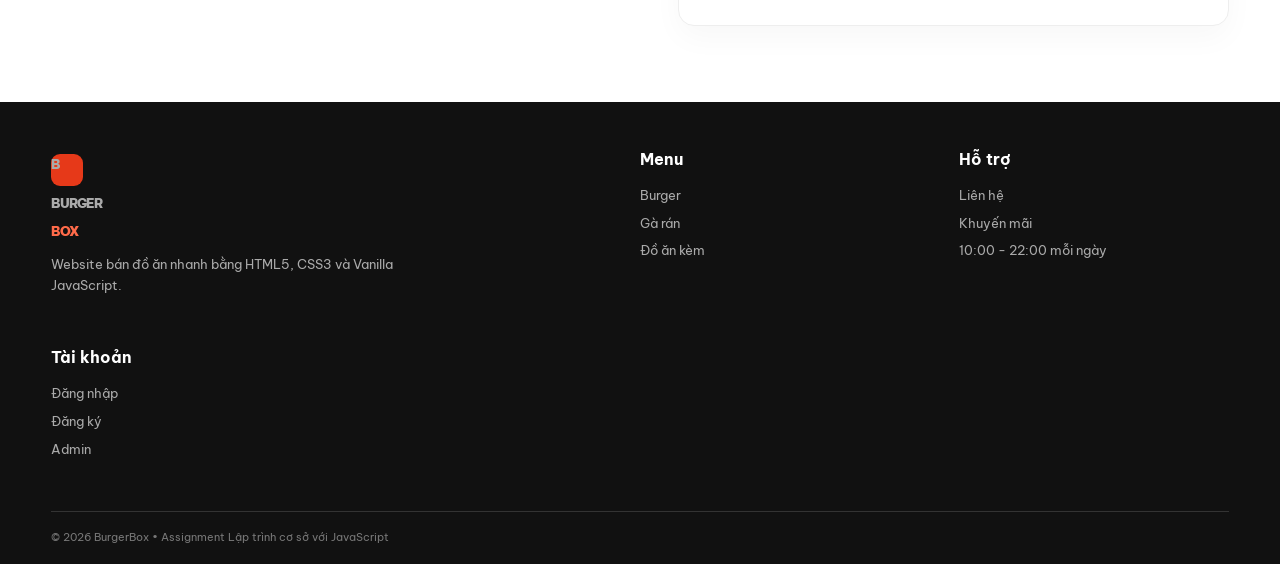
==== commit 85c1d069: "feat: build professional BurgerBox storefront" ====
--- a/index.html
+++ b/index.html
@@ -1,61 +1,11 @@
-<!DOCTYPE html>
-<html lang="vi">
-<head>
-  <meta charset="UTF-8">
-  <meta name="viewport" content="width=device-width, initial-scale=1.0">
-  <meta name="description" content="BurgerBox - Website bán đồ ăn nhanh bằng Vanilla JavaScript">
-  <title>BurgerBox | Fast Food & Delivery</title>
-  <link rel="preconnect" href="https://fonts.googleapis.com">
-  <link rel="preconnect" href="https://fonts.gstatic.com" crossorigin>
-  <link href="https://fonts.googleapis.com/css2?family=Be+Vietnam+Pro:wght@400;500;600;700;800;900&display=swap" rel="stylesheet">
-  <link rel="stylesheet" href="css/style.css">
-</head>
-<body>
-  <div class="topbar"><div class="container topbar-inner"><span>🔥 HOT DEAL: Giảm 20K cho đơn từ 149K</span><span>⏱️ Giao nhanh 30 phút • 10:00 - 22:00</span></div></div>
-  <header class="header">
-    <div class="container nav">
-      <a class="logo" href="#home"><span class="logo-mark">B</span>BURGER<span>BOX</span></a>
-      <nav aria-label="Điều hướng chính">
-        <a href="#home">Trang chủ</a><a href="#products">Menu</a><a href="#combo">Combo</a><a href="#contact">Liên hệ</a>
-      </nav>
-      <div class="nav-actions"><button class="icon-button" id="favoriteButton" title="Món yêu thích">♡ <b id="favoriteCount">0</b></button><button class="cart-button" id="cartButton">🛒 <span>Giỏ hàng</span><b id="cartCount">0</b></button></div>
-    </div>
-  </header>
-
-  <main>
-    <section id="home" class="hero">
-      <div class="slider" id="slider">
-        <div class="slide active"><div class="hero-copy"><p class="eyebrow">BURGERBOX ORIGINAL</p><h1>Cắn một miếng,<br><em>vui cả ngày.</em></h1><p>Combo nóng hổi, đậm vị và sẵn sàng giao đến tận cửa.</p><a href="#products" class="btn">Khám phá menu →</a></div></div>
-        <div class="slide"><div class="hero-copy"><p class="eyebrow">FLASH SALE HÔM NAY</p><h1>Deal ngon<br><em>giá siêu mềm.</em></h1><p>Ưu đãi giới hạn mỗi ngày. Chọn món yêu thích trước khi hết deal!</p><a href="#sale" class="btn">Săn deal ngay →</a></div></div>
-        <div class="slide"><div class="hero-copy"><p class="eyebrow">FAMILY COMBO</p><h1>Ăn cùng nhau,<br><em>vui hơn nhiều.</em></h1><p>Combo nhóm tiện lợi cho 2-4 người, tiết kiệm và đủ món.</p><a href="#combo" class="btn">Xem combo →</a></div></div>
-        <button class="slider-control prev" id="prevSlide" aria-label="Slide trước">‹</button><button class="slider-control next" id="nextSlide" aria-label="Slide sau">›</button><div class="dots" id="sliderDots"></div>
-      </div>
-    </section>
-
-    <section class="trust-strip"><div class="container trust-grid"><div>🍔 <strong>Món nóng mỗi ngày</strong><small>Chuẩn vị fast food</small></div><div>⚡ <strong>Giao nhanh 30 phút</strong><small>Theo khu vực áp dụng</small></div><div>💳 <strong>Thanh toán tiện lợi</strong><small>Demo checkout bằng JS</small></div><div>⭐ <strong>Menu đa dạng</strong><small>Nhiều lựa chọn cho bạn</small></div></div></section>
-
-    <section class="sale-section" id="sale"><div class="container sale-content"><div><span class="sale-label">⚡ FLASH SALE</span><h2>Deal nóng — đừng để bụng đói!</h2><p>Ưu đãi demo được triển khai bằng JavaScript Countdown.</p></div><div class="countdown-box"><small>KẾT THÚC SAU</small><strong id="countdown">00:00:00</strong></div></div></section>
-
-    <section id="products" class="section container">
-      <div class="section-heading"><div><p class="eyebrow">OUR MENU</p><h2>Chọn món bạn mê</h2><p class="section-subtitle">Từ burger đậm vị đến combo tiết kiệm — tất cả trong một menu.</p></div><div class="result-count" id="resultCount"></div></div>
-      <div class="toolbar"><div class="search-box">🔎<input id="searchInput" type="search" placeholder="Tìm burger, gà rán, khoai..." aria-label="Tìm kiếm sản phẩm"></div><select id="categoryFilter" aria-label="Lọc danh mục"><option value="all">Tất cả danh mục</option></select><select id="sortFilter" aria-label="Sắp xếp"><option value="default">Sắp xếp mặc định</option><option value="priceAsc">Giá thấp → cao</option><option value="priceDesc">Giá cao → thấp</option><option value="name">Tên A → Z</option></select></div>
-      <div id="categoryTabs" class="category-tabs"></div><div id="productGrid" class="product-grid"></div><p id="emptyMessage" class="empty hidden">😥 Không tìm thấy món phù hợp. Hãy thử từ khóa khác nhé!</p>
-    </section>
-
-    <section id="combo" class="combo-section"><div class="container combo-inner"><div><p class="eyebrow">BURGERBOX COMBO</p><h2>Ăn nhóm là phải <em>đã!</em></h2><p>Chọn combo để vừa đủ món, vừa tiết kiệm thời gian chọn.</p><a href="#products" class="btn btn-light">Xem menu ngay</a></div><div class="combo-art">🍔<span>+</span>🍟<span>+</span>🥤</div></div></section>
-
-    <section class="section benefits"><div class="container benefits-grid"><div><span>🔥</span><h3>Nóng & ngon</h3><p>Món ăn được giới thiệu với thông tin rõ ràng, giá và hình ảnh đầy đủ.</p></div><div><span>⚡</span><h3>Đặt hàng nhanh</h3><p>Thêm món, chỉnh số lượng và lưu giỏ hàng bằng LocalStorage.</p></div><div><span>🔒</span><h3>Trải nghiệm an tâm</h3><p>Form kiểm tra dữ liệu trước khi gửi thông tin.</p></div></div></section>
-
-    <section id="contact" class="section container contact-section"><div class="contact-copy"><p class="eyebrow">NEED HELP?</p><h2>Liên hệ BurgerBox</h2><p>Góp ý, hỏi món hoặc cần hỗ trợ? Điền form, JavaScript sẽ kiểm tra dữ liệu trước khi gửi.</p><div class="contact-points"><span>📍 123 Đường Ăn Ngon, Việt Nam</span><span>☎️ 090 123 4567</span><span>✉️ hello@burgerbox.demo</span></div></div><form id="contactForm" novalidate><label>Họ và tên<input id="name" type="text" placeholder="Nguyễn Văn A" autocomplete="name"><small class="field-error" id="nameError"></small></label><label>Email<input id="email" type="email" placeholder="example@email.com" autocomplete="email"><small class="field-error" id="emailError"></small></label><label>Số điện thoại<input id="phone" type="tel" placeholder="0901234567" autocomplete="tel"><small class="field-error" id="phoneError"></small></label><label>Nội dung<textarea id="message" rows="4" placeholder="Bạn muốn BurgerBox hỗ trợ điều gì?"></textarea><small class="field-error" id="messageError"></small></label><button class="btn full" type="submit">Gửi liên hệ →</button><p id="formMessage" class="form-message"></p></form></section>
-  </main>
-
-  <div class="modal hidden" id="cartModal" role="dialog" aria-modal="true" aria-labelledby="cartTitle"><div class="modal-card"><div class="modal-head"><div><p class="eyebrow">YOUR ORDER</p><h2 id="cartTitle">Giỏ hàng</h2></div><button id="closeCart" aria-label="Đóng">×</button></div><div id="cartItems"></div><div class="cart-total"><span>Tạm tính</span><strong id="cartTotal">0 ₫</strong></div><button class="btn full" id="checkoutButton">Tiến hành đặt hàng →</button></div></div>
-  <div class="modal hidden" id="detailModal" role="dialog" aria-modal="true"><div class="modal-card detail-card"><button class="modal-close-floating" id="closeDetail">×</button><div id="detailContent"></div></div></div>
-  <div class="modal hidden" id="checkoutModal" role="dialog" aria-modal="true"><div class="modal-card"><div class="modal-head"><div><p class="eyebrow">CHECKOUT</p><h2>Thông tin nhận hàng</h2></div><button id="closeCheckout" aria-label="Đóng">×</button></div><form id="checkoutForm" novalidate><label>Họ tên<input id="checkoutName" type="text" placeholder="Nguyễn Văn A"></label><label>Số điện thoại<input id="checkoutPhone" type="tel" placeholder="0901234567"></label><label>Địa chỉ giao hàng<textarea id="checkoutAddress" rows="3" placeholder="Số nhà, đường, phường/xã..."></textarea></label><label>Phương thức thanh toán<select id="paymentMethod"><option>Thanh toán khi nhận hàng (COD)</option><option>Chuyển khoản (Demo)</option></select></label><button class="btn full" type="submit">Xác nhận đặt hàng 🎉</button><p id="checkoutMessage" class="form-message"></p></form></div></div>
-  <div class="toast" id="toast" role="status"></div>
-
-  <footer><div class="container footer-grid"><div><a class="logo footer-logo" href="#home"><span class="logo-mark">B</span>BURGER<span>BOX</span></a><p>Website bán đồ ăn nhanh xây dựng bằng HTML5, CSS3 và Vanilla JavaScript.</p></div><div><strong>Menu</strong><a href="#products">Burger</a><a href="#products">Gà rán</a><a href="#products">Khoai & đồ ăn kèm</a></div><div><strong>Hỗ trợ</strong><a href="#contact">Liên hệ</a><a href="#sale">Khuyến mãi</a><span>10:00 - 22:00 mỗi ngày</span></div></div><div class="container footer-bottom">© 2026 BurgerBox • Assignment Lập trình cơ sở với JavaScript</div></footer>
-
-  <script src="js/data.js"></script><script src="js/slider.js"></script><script src="js/cart.js"></script><script src="js/form.js"></script><script src="js/app.js"></script>
-</body>
-</html>+<!DOCTYPE html><html lang="vi"><head><meta charset="UTF-8"><meta name="viewport" content="width=device-width,initial-scale=1.0"><meta name="description" content="BurgerBox - Đồ ăn nhanh và giao hàng"><title>BurgerBox | Fast Food & Delivery</title><link rel="preconnect" href="https://fonts.googleapis.com"><link rel="preconnect" href="https://fonts.gstatic.com" crossorigin><link href="https://fonts.googleapis.com/css2?family=Be+Vietnam+Pro:wght@400;500;600;700;800;900&display=swap" rel="stylesheet"><link rel="stylesheet" href="css/style.css"></head><body>
+<div class="topbar"><div class="container topbar-inner"><span>🔥 HOT DEAL: Giảm 20K cho đơn từ 149K</span><span>⏱️ Giao nhanh 30 phút • 10:00 - 22:00</span></div></div><header class="header"><div class="container nav"><a class="logo" href="#home"><span class="logo-mark">B</span>BURGER<span>BOX</span></a><nav><a href="#home">Trang chủ</a><a href="#products">Menu</a><a href="#combo">Combo</a><a href="#contact">Liên hệ</a></nav><div class="nav-actions"><a class="login-link" href="login.html">Đăng nhập</a><button class="icon-button" id="favoriteButton">♡ <b id="favoriteCount">0</b></button><button class="cart-button" id="cartButton">🛒 <span>Giỏ hàng</span><b id="cartCount">0</b></button></div></div></header>
+<main><section id="home" class="hero"><div class="slider" id="slider"><div class="slide active"><div class="container hero-copy"><p class="eyebrow">BURGERBOX ORIGINAL</p><h1>Cắn một miếng,<br><em>vui cả ngày.</em></h1><p>Combo nóng hổi, đậm vị và sẵn sàng giao đến tận cửa.</p><a href="#products" class="btn">Khám phá menu →</a></div></div><div class="slide"><div class="container hero-copy"><p class="eyebrow">FLASH SALE HÔM NAY</p><h1>Deal ngon<br><em>giá siêu mềm.</em></h1><p>Ưu đãi giới hạn mỗi ngày. Chọn món yêu thích trước khi hết deal!</p><a href="#sale" class="btn">Săn deal ngay →</a></div></div><div class="slide"><div class="container hero-copy"><p class="eyebrow">FAMILY COMBO</p><h1>Ăn cùng nhau,<br><em>vui hơn nhiều.</em></h1><p>Combo nhóm tiện lợi cho 2-4 người, tiết kiệm và đủ món.</p><a href="#combo" class="btn">Xem combo →</a></div></div><button class="slider-control prev" id="prevSlide">‹</button><button class="slider-control next" id="nextSlide">›</button><div class="dots" id="sliderDots"></div></div></section>
+<section class="trust-strip"><div class="container trust-grid"><div>🍔 <strong>Món nóng mỗi ngày</strong><small>Chuẩn vị fast food</small></div><div>⚡ <strong>Giao nhanh 30 phút</strong><small>Theo khu vực áp dụng</small></div><div>💳 <strong>Thanh toán tiện lợi</strong><small>Demo checkout bằng JS</small></div><div>⭐ <strong>Menu đa dạng</strong><small>Nhiều lựa chọn cho bạn</small></div></div></section>
+<section class="sale-section" id="sale"><div class="container sale-content"><div><span class="sale-label">⚡ FLASH SALE</span><h2>Deal nóng — đừng để bụng đói!</h2><p>Countdown khuyến mãi được xử lý bằng JavaScript.</p></div><div class="countdown-box"><small>KẾT THÚC SAU</small><strong id="countdown">00:00:00</strong></div></div></section>
+<section id="products" class="section container"><div class="section-heading"><div><p class="eyebrow">OUR MENU</p><h2>Chọn món bạn mê</h2><p class="section-subtitle">Burger, gà rán, đồ ăn kèm, đồ uống và combo.</p></div><div class="result-count" id="resultCount"></div></div><div class="toolbar"><div class="search-box">🔎<input id="searchInput" type="search" placeholder="Tìm burger, gà rán, khoai..." aria-label="Tìm kiếm"></div><select id="categoryFilter"><option value="all">Tất cả danh mục</option></select><select id="sortFilter"><option value="default">Sắp xếp mặc định</option><option value="priceAsc">Giá thấp → cao</option><option value="priceDesc">Giá cao → thấp</option><option value="name">Tên A → Z</option></select></div><div id="categoryTabs" class="category-tabs"></div><div id="productGrid" class="product-grid"></div><p id="emptyMessage" class="empty hidden">😥 Không tìm thấy món phù hợp.</p></section>
+<section id="combo" class="combo-section"><div class="container combo-inner"><div><p class="eyebrow">BURGERBOX COMBO</p><h2>Ăn nhóm là phải <em>đã!</em></h2><p>Chọn combo để đủ món và tiết kiệm thời gian chọn.</p><a href="#products" class="btn btn-light">Xem menu ngay</a></div><div class="combo-art">🍔 <span>+</span> 🍟 <span>+</span> 🥤</div></div></section>
+<section class="section benefits"><div class="container benefits-grid"><div><span>🔥</span><h3>Nóng & ngon</h3><p>Thông tin món, hình ảnh và giá rõ ràng.</p></div><div><span>⚡</span><h3>Đặt hàng nhanh</h3><p>Thêm món, chỉnh số lượng và lưu giỏ bằng LocalStorage.</p></div><div><span>🔒</span><h3>Trải nghiệm an tâm</h3><p>Form kiểm tra dữ liệu trước khi gửi.</p></div></div></section>
+<section id="contact" class="section container contact-section"><div class="contact-copy"><p class="eyebrow">NEED HELP?</p><h2>Liên hệ BurgerBox</h2><p>Góp ý, hỏi món hoặc cần hỗ trợ? Điền form để JavaScript kiểm tra dữ liệu.</p><div class="contact-points"><span>📍 123 Đường Ăn Ngon, Việt Nam</span><span>☎️ 090 123 4567</span><span>✉️ hello@burgerbox.demo</span></div></div><form id="contactForm" novalidate><label>Họ và tên<input id="name" type="text" placeholder="Nguyễn Văn A"></label><label>Email<input id="email" type="email" placeholder="example@email.com"></label><label>Số điện thoại<input id="phone" type="tel" placeholder="0901234567"></label><label>Nội dung<textarea id="message" rows="4" placeholder="Bạn muốn BurgerBox hỗ trợ điều gì?"></textarea></label><button class="btn full" type="submit">Gửi liên hệ →</button><p id="formMessage" class="form-message"></p></form></section></main>
+<div class="modal hidden" id="cartModal"><div class="modal-card"><div class="modal-head"><div><p class="eyebrow">YOUR ORDER</p><h2>Giỏ hàng</h2></div><button id="closeCart">×</button></div><div id="cartItems"></div><div class="cart-total"><span>Tổng cộng</span><strong id="cartTotal">0 ₫</strong></div><button class="btn full" id="checkoutButton">Tiến hành đặt hàng →</button></div></div><div class="modal hidden" id="detailModal"><div class="modal-card detail-card"><button class="modal-close-floating" id="closeDetail">×</button><div id="detailContent"></div></div></div><div class="modal hidden" id="checkoutModal"><div class="modal-card"><div class="modal-head"><div><p class="eyebrow">CHECKOUT</p><h2>Thông tin nhận hàng</h2></div><button id="closeCheckout">×</button></div><form id="checkoutForm" novalidate><label>Họ tên<input id="checkoutName" type="text" placeholder="Nguyễn Văn A"></label><label>Số điện thoại<input id="checkoutPhone" type="tel" placeholder="0901234567"></label><label>Địa chỉ giao hàng<textarea id="checkoutAddress" rows="3" placeholder="Số nhà, đường, phường/xã..."></textarea></label><label>Phương thức thanh toán<select id="paymentMethod"><option>Thanh toán khi nhận hàng (COD)</option><option>Chuyển khoản (Demo)</option></select></label><button class="btn full" type="submit">Xác nhận đặt hàng 🎉</button><p id="checkoutMessage" class="form-message"></p></form></div></div><div class="toast" id="toast"></div>
+<footer><div class="container footer-grid"><div><a class="logo footer-logo" href="#home"><span class="logo-mark">B</span>BURGER<span>BOX</span></a><p>Website bán đồ ăn nhanh bằng HTML5, CSS3 và Vanilla JavaScript.</p></div><div><strong>Menu</strong><a href="#products">Burger</a><a href="#products">Gà rán</a><a href="#products">Đồ ăn kèm</a></div><div><strong>Hỗ trợ</strong><a href="#contact">Liên hệ</a><a href="#sale">Khuyến mãi</a><span>10:00 - 22:00 mỗi ngày</span></div><div><strong>Tài khoản</strong><a href="login.html">Đăng nhập</a><a href="register.html">Đăng ký</a><a href="admin.html">Admin</a></div></div><div class="container footer-bottom">© 2026 BurgerBox • Assignment Lập trình cơ sở với JavaScript</div></footer><script src="js/data.js"></script><script src="js/slider.js"></script><script src="js/cart.js"></script><script src="js/form.js"></script><script src="js/app.js"></script></body></html>
--- a/css/style.css
+++ b/css/style.css
@@ -1 +1 @@
-*{box-sizing:border-box;margin:0;padding:0}html{scroll-behavior:smooth}body{font-family:Inter,Arial,sans-serif;color:#172033;background:#f7f8fa;line-height:1.6}.container{width:min(1180px,92%);margin:auto}.header{position:sticky;top:0;z-index:20;background:rgba(255,255,255,.95);backdrop-filter:blur(10px);border-bottom:1px solid #e7e9ee}.nav{height:72px;display:flex;align-items:center;justify-content:space-between;gap:25px}.logo{font-size:27px;font-weight:900;color:#172033;text-decoration:none}.logo span{color:#19a974}.nav nav{display:flex;gap:28px}.nav nav a{color:#172033;text-decoration:none;font-weight:600}.nav nav a:hover{color:#19a974}.cart-button{border:0;background:#172033;color:#fff;padding:11px 17px;border-radius:10px;cursor:pointer}.cart-button b{background:#19a974;border-radius:20px;padding:2px 7px;margin-left:5px}.hero{background:#101827}.slider{height:480px;position:relative;overflow:hidden}.slide{position:absolute;inset:0;display:flex;align-items:center;opacity:0;visibility:hidden;transition:opacity .5s;background-size:cover;background-position:center}.slide:nth-child(1){background-image:linear-gradient(90deg,rgba(8,16,28,.88),rgba(8,16,28,.25)),url('https://images.unsplash.com/photo-1542838132-92c53300491e?auto=format&fit=crop&w=1600&q=80')}.slide:nth-child(2){background-image:linear-gradient(90deg,rgba(8,16,28,.88),rgba(8,16,28,.25)),url('https://images.unsplash.com/photo-1601598851547-4302969d1c9c?auto=format&fit=crop&w=1600&q=80')}.slide:nth-child(3){background-image:linear-gradient(90deg,rgba(8,16,28,.88),rgba(8,16,28,.25)),url('https://images.unsplash.com/photo-1498837167922-ddd27525d352?auto=format&fit=crop&w=1600&q=80')}.slide.active{opacity:1;visibility:visible}.slide>div{width:min(1180px,92%);margin:auto;color:white}.eyebrow{font-size:12px;letter-spacing:2px;font-weight:800;color:#19a974;margin-bottom:7px}.slide h1{font-size:clamp(35px,5vw,64px);line-height:1.08;margin-bottom:28px}.btn{display:inline-block;border:0;background:#19a974;color:#fff;text-decoration:none;padding:12px 22px;border-radius:9px;font-weight:800;cursor:pointer}.slider-control{position:absolute;top:50%;transform:translateY(-50%);border:1px solid rgba(255,255,255,.5);background:rgba(0,0,0,.2);color:#fff;width:45px;height:45px;border-radius:50%;font-size:30px;cursor:pointer}.prev{left:20px}.next{right:20px}.dots{position:absolute;bottom:22px;left:50%;transform:translateX(-50%);display:flex;gap:8px}.dot{width:9px;height:9px;border-radius:50%;border:0;background:#fff8;cursor:pointer}.dot.active{width:26px;border-radius:8px;background:#fff}.sale-bar{background:#19a974;color:#fff;display:flex;justify-content:center;gap:40px;align-items:center;padding:12px}.sale-bar>div{display:flex;gap:15px;align-items:center}.countdown{font-size:20px;font-weight:900;letter-spacing:1px}.section{padding:70px 0}.section-heading h2,.contact-section h2{font-size:34px}.toolbar{display:flex;gap:12px;margin:25px 0}.toolbar input,.toolbar select{padding:13px 15px;border:1px solid #dfe3ea;border-radius:9px;background:white;font-size:15px}.toolbar input{flex:1}.category-tabs{display:flex;gap:9px;flex-wrap:wrap;margin-bottom:25px}.tab{border:1px solid #dfe3ea;background:#fff;padding:9px 17px;border-radius:30px;cursor:pointer}.tab.active{background:#172033;color:#fff;border-color:#172033}.product-grid{display:grid;grid-template-columns:repeat(3,1fr);gap:22px}.product-card{background:#fff;border:1px solid #e9ebef;border-radius:15px;overflow:hidden;transition:.25s;box-shadow:0 4px 18px rgba(20,30,50,.05)}.product-card:hover{transform:translateY(-6px);box-shadow:0 15px 30px rgba(20,30,50,.1)}.product-image{height:235px;position:relative;overflow:hidden}.product-image img{width:100%;height:100%;object-fit:cover;transition:.35s}.product-card:hover .product-image img{transform:scale(1.07)}.badge{position:absolute;top:13px;left:13px;padding:5px 10px;border-radius:20px;background:#172033;color:#fff;font-size:12px;font-weight:800}.badge.sale{background:#e85d04}.badge.hot{background:#c9184a}.product-info{padding:19px}.product-info small{color:#7c8492}.product-info h3{margin:4px 0 10px;font-size:18px}.price strong{font-size:20px}.price del{color:#9299a4;font-size:13px;margin-left:6px}.add-btn{width:100%;margin-top:15px;padding:11px;border:0;border-radius:8px;background:#edf8f3;color:#08794d;font-weight:800;cursor:pointer}.add-btn:hover{background:#19a974;color:white}.benefits{background:#fff;border-top:1px solid #eee;border-bottom:1px solid #eee}.benefits-grid{display:grid;grid-template-columns:repeat(3,1fr);gap:30px}.benefits-grid div{padding:15px}.benefits-grid span{font-size:27px}.benefits-grid h3{margin:5px 0}.benefits-grid p{color:#707886}.contact-section{display:grid;grid-template-columns:1fr 1fr;gap:70px}.contact-section form{background:#fff;padding:25px;border-radius:15px;border:1px solid #e9ebef}.contact-section label{display:block;font-weight:700;margin-bottom:15px}.contact-section input,.contact-section textarea{display:block;width:100%;margin-top:6px;padding:12px;border:1px solid #dfe3ea;border-radius:8px;font:inherit}.form-message{margin-top:12px;font-weight:700}.form-message.error{color:#d62828}.form-message.success{color:#16875b}.hidden{display:none!important}.modal{position:fixed;z-index:50;inset:0;background:rgba(0,0,0,.55);display:grid;place-items:center;padding:20px}.modal-card{background:#fff;width:min(650px,100%);max-height:85vh;overflow:auto;border-radius:15px;padding:22px}.modal-head{display:flex;justify-content:space-between;align-items:center;border-bottom:1px solid #eee;padding-bottom:12px;margin-bottom:10px}.modal-head button{border:0;background:none;font-size:30px;cursor:pointer}.cart-item{display:grid;grid-template-columns:60px 1fr auto auto;gap:12px;align-items:center;padding:13px 0;border-bottom:1px solid #eee}.cart-item img{width:60px;height:60px;border-radius:8px;object-fit:cover}.cart-item-info{display:grid}.cart-item-info span{font-size:13px;color:#667}.quantity{display:flex;align-items:center;gap:8px}.quantity button{width:28px;height:28px;border:1px solid #ddd;background:#fff;border-radius:5px;cursor:pointer}.remove{border:0;background:none;color:#d62828;cursor:pointer}.cart-total{display:flex;justify-content:space-between;font-size:20px;padding:18px 0}.full{width:100%}.empty,.empty-cart{text-align:center;padding:30px;color:#777}footer{background:#101827;color:#d9dee8;padding:35px 0}footer strong{font-size:24px;color:#fff}@media(max-width:800px){.nav nav{display:none}.product-grid,.benefits-grid,.contact-section{grid-template-columns:1fr}.slider{height:410px}.sale-bar{gap:10px;flex-direction:column}.toolbar{flex-direction:column}.cart-item{grid-template-columns:50px 1fr}.quantity,.remove{grid-column:2}.product-image{height:220px}}+*{box-sizing:border-box;margin:0;padding:0}html{scroll-behavior:smooth}body{font-family:'Be Vietnam Pro',Arial,sans-serif;color:#171717;background:#fff;line-height:1.6}.container{width:min(1180px,92%);margin:auto}.topbar{background:#171717;color:#fff;font-size:12px}.topbar-inner{min-height:34px;display:flex;justify-content:space-between;align-items:center}.header{position:sticky;top:0;z-index:30;background:rgba(255,255,255,.96);backdrop-filter:blur(14px);border-bottom:1px solid #eee}.nav{height:76px;display:flex;align-items:center;justify-content:space-between;gap:24px}.logo{font-size:23px;font-weight:900;color:#171717;text-decoration:none;letter-spacing:-1px;display:flex;align-items:center;gap:6px}.logo>span:last-child{color:#e63919}.logo-mark{display:grid;place-items:center;width:32px;height:32px;background:#e63919;color:#fff;border-radius:9px;font-size:19px}.nav nav{display:flex;gap:27px}.nav nav a{color:#303030;text-decoration:none;font-weight:700;font-size:14px}.nav nav a:hover{color:#e63919}.nav-actions{display:flex;gap:8px}.icon-button,.cart-button{border:1px solid #eee;background:#fff;color:#222;padding:10px 13px;border-radius:11px;cursor:pointer;font-family:inherit;font-weight:700}.icon-button b{color:#e63919}.cart-button{background:#171717;color:#fff;border-color:#171717}.cart-button b{background:#e63919;border-radius:20px;padding:2px 7px;margin-left:5px}.hero{background:#151515}.slider{height:570px;position:relative;overflow:hidden}.slide{position:absolute;inset:0;display:flex;align-items:center;opacity:0;visibility:hidden;transition:opacity .55s;background-size:cover;background-position:center}.slide:nth-child(1){background-image:linear-gradient(90deg,rgba(10,10,10,.9),rgba(10,10,10,.15)),url('https://images.unsplash.com/photo-1568901346375-23c9450c58cd?auto=format&fit=crop&w=1800&q=85')}.slide:nth-child(2){background-image:linear-gradient(90deg,rgba(10,10,10,.88),rgba(10,10,10,.18)),url('https://images.unsplash.com/photo-1561758033-d89a9ad46330?auto=format&fit=crop&w=1800&q=85')}.slide:nth-child(3){background-image:linear-gradient(90deg,rgba(10,10,10,.88),rgba(10,10,10,.18)),url('https://images.unsplash.com/photo-1541544741938-0af808871cc0?auto=format&fit=crop&w=1800&q=85')}.slide.active{opacity:1;visibility:visible}.hero-copy{width:min(1180px,92%);margin:auto;color:#fff}.eyebrow{font-size:11px;letter-spacing:2.2px;font-weight:900;color:#e63919;margin-bottom:9px}.hero-copy .eyebrow{color:#ffb703}.hero-copy h1{font-size:clamp(40px,6vw,76px);line-height:1.02;letter-spacing:-2px;margin-bottom:20px}.hero-copy h1 em{font-style:normal;color:#ffb703}.hero-copy>p:not(.eyebrow){max-width:540px;color:#eee;margin-bottom:29px;font-size:16px}.btn{display:inline-block;border:0;background:#e63919;color:#fff;text-decoration:none;padding:13px 22px;border-radius:10px;font-weight:900;cursor:pointer;font-family:inherit;transition:.2s}.btn:hover{transform:translateY(-2px);filter:brightness(1.05)}.btn-light{background:#fff;color:#171717}.slider-control{position:absolute;top:50%;transform:translateY(-50%);border:1px solid rgba(255,255,255,.4);background:rgba(0,0,0,.25);color:#fff;width:46px;height:46px;border-radius:50%;font-size:30px;cursor:pointer}.slider-control:hover{background:#e63919}.prev{left:20px}.next{right:20px}.dots{position:absolute;bottom:25px;left:50%;transform:translateX(-50%);display:flex;gap:8px}.dot{width:9px;height:9px;border-radius:50%;border:0;background:#fff8;cursor:pointer}.dot.active{width:28px;border-radius:8px;background:#fff}.trust-strip{border-bottom:1px solid #eee;background:#fff}.trust-grid{display:grid;grid-template-columns:repeat(4,1fr);gap:20px;padding:22px 0}.trust-grid div{display:grid;grid-template-columns:auto 1fr;column-gap:10px;align-items:center;font-size:18px}.trust-grid strong{font-size:13px}.trust-grid small{grid-column:2;color:#858585;font-size:11px}.sale-section{background:#e63919;color:#fff}.sale-content{min-height:145px;display:flex;align-items:center;justify-content:space-between;gap:30px}.sale-label{font-size:11px;font-weight:900;letter-spacing:2px;color:#ffd166}.sale-content h2{font-size:29px;margin:3px 0}.sale-content p{font-size:13px;color:#ffe6e0}.countdown-box{background:#171717;padding:13px 24px;border-radius:13px;text-align:center;min-width:170px}.countdown-box small{display:block;font-size:9px;color:#aaa;letter-spacing:1.5px}.countdown-box strong{font-size:27px;letter-spacing:2px}.section{padding:76px 0}.section-heading{display:flex;justify-content:space-between;align-items:end;gap:20px}.section-heading h2,.contact-section h2{font-size:36px;letter-spacing:-1.3px}.section-subtitle{color:#777;margin-top:5px}.result-count{font-size:13px;color:#777}.toolbar{display:grid;grid-template-columns:1fr 190px 210px;gap:11px;margin:28px 0 17px}.search-box{display:flex;align-items:center;gap:8px;border:1px solid #ddd;background:#fff;border-radius:10px;padding:0 13px}.search-box input{border:0;outline:0;width:100%;padding:13px 0;font:inherit}.toolbar select{padding:13px;border:1px solid #ddd;border-radius:10px;background:#fff;font:inherit;color:#333}.category-tabs{display:flex;gap:8px;flex-wrap:wrap;margin-bottom:25px}.tab{border:1px solid #ddd;background:#fff;padding:9px 16px;border-radius:30px;cursor:pointer;font-family:inherit;font-weight:700}.tab.active{background:#171717;color:#fff;border-color:#171717}.product-grid{display:grid;grid-template-columns:repeat(3,1fr);gap:23px}.product-card{background:#fff;border:1px solid #eee;border-radius:17px;overflow:hidden;transition:.25s;box-shadow:0 7px 25px rgba(0,0,0,.045)}.product-card:hover{transform:translateY(-6px);box-shadow:0 18px 38px rgba(0,0,0,.1)}.product-image{height:250px;position:relative;overflow:hidden;background:#f5f5f5}.product-image img{width:100%;height:100%;object-fit:cover;transition:.4s}.product-card:hover .product-image img{transform:scale(1.08)}.badge{position:absolute;top:13px;left:13px;padding:5px 10px;border-radius:20px;background:#171717;color:#fff;font-size:10px;font-weight:900}.badge.sale{background:#e63919}.badge.hot{background:#ff7b00}.favorite{position:absolute;right:12px;top:12px;width:38px;height:38px;border:0;border-radius:50%;background:#fff;color:#777;font-size:20px;cursor:pointer;box-shadow:0 5px 15px #0002}.favorite.active{color:#e63919}.product-info{padding:18px}.product-info small{color:#8a8a8a;font-size:11px;font-weight:700;text-transform:uppercase}.product-info h3{margin:3px 0 7px;font-size:18px}.product-description{color:#777;font-size:12px;min-height:38px}.rating{font-size:12px;color:#ff9f1c;margin:8px 0}.price{display:flex;align-items:center;gap:6px}.price strong{font-size:20px}.price del{color:#999;font-size:12px}.add-btn{width:100%;margin-top:14px;padding:11px;border:0;border-radius:9px;background:#fff0ed;color:#c82e17;font-weight:900;cursor:pointer;font-family:inherit}.add-btn:hover{background:#e63919;color:#fff}.quick-btn{width:100%;margin-top:7px;padding:9px;border:1px solid #ddd;border-radius:9px;background:#fff;font-weight:800;cursor:pointer;font-family:inherit}.combo-section{background:#171717;color:#fff;overflow:hidden}.combo-inner{min-height:280px;display:flex;align-items:center;justify-content:space-between}.combo-inner h2{font-size:43px;letter-spacing:-1px}.combo-inner h2 em{font-style:normal;color:#ffb703}.combo-inner p{color:#bbb;margin:8px 0 22px}.combo-art{font-size:80px;white-space:nowrap;transform:rotate(-4deg)}.combo-art span{font-size:35px;color:#ffb703;margin:0 8px}.benefits{background:#fafafa;border-top:1px solid #eee;border-bottom:1px solid #eee}.benefits-grid{display:grid;grid-template-columns:repeat(3,1fr);gap:25px}.benefits-grid div{padding:17px}.benefits-grid span{font-size:28px}.benefits-grid h3{margin:5px 0}.benefits-grid p{color:#777;font-size:13px}.contact-section{display:grid;grid-template-columns:1fr 1fr;gap:75px}.contact-copy{padding-top:15px}.contact-copy>p:not(.eyebrow){color:#777;max-width:510px;margin-top:10px}.contact-points{display:grid;gap:10px;margin-top:25px;color:#444;font-size:14px}.contact-section form{background:#fff;padding:27px;border-radius:16px;border:1px solid #eee;box-shadow:0 12px 30px #00000008}.contact-section label,.modal-card label{display:block;font-weight:700;font-size:13px;margin-bottom:14px}.contact-section input,.contact-section textarea,.modal-card input,.modal-card textarea,.modal-card select{display:block;width:100%;margin-top:6px;padding:12px;border:1px solid #ddd;border-radius:9px;font:inherit;outline:none}.contact-section input:focus,.contact-section textarea:focus,.modal-card input:focus,.modal-card textarea:focus{border-color:#e63919;box-shadow:0 0 0 3px #e6391912}.field-error{display:block;color:#d62828;font-size:11px;margin-top:4px;min-height:15px}.form-message{margin-top:12px;font-weight:700;font-size:13px}.form-message.error{color:#d62828}.form-message.success{color:#16875b}.hidden{display:none!important}.modal{position:fixed;z-index:100;inset:0;background:rgba(0,0,0,.68);display:grid;place-items:center;padding:20px}.modal-card{background:#fff;width:min(680px,100%);max-height:88vh;overflow:auto;border-radius:17px;padding:23px}.modal-head{display:flex;justify-content:space-between;align-items:center;border-bottom:1px solid #eee;padding-bottom:13px;margin-bottom:10px}.modal-head h2{font-size:25px}.modal-head button{border:0;background:none;font-size:31px;cursor:pointer}.modal-close-floating{position:absolute;margin:-10px 0 0 -10px;right:25px;border:0;background:#fff;width:38px;height:38px;border-radius:50%;font-size:26px;cursor:pointer;z-index:2}.detail-card{position:relative}.detail-layout{display:grid;grid-template-columns:1fr 1fr;gap:24px;align-items:center}.detail-layout img{width:100%;height:300px;object-fit:cover;border-radius:14px}.detail-layout h2{font-size:29px}.detail-layout p{color:#777;font-size:13px;margin:9px 0 15px}.detail-price{font-size:23px;font-weight:900;color:#e63919}.cart-item{display:grid;grid-template-columns:62px 1fr auto auto;gap:12px;align-items:center;padding:13px 0;border-bottom:1px solid #eee}.cart-item img{width:62px;height:62px;border-radius:9px;object-fit:cover}.cart-item-info{display:grid}.cart-item-info span{font-size:12px;color:#777}.quantity{display:flex;align-items:center;gap:8px}.quantity button{width:29px;height:29px;border:1px solid #ddd;background:#fff;border-radius:6px;cursor:pointer}.remove{border:0;background:none;color:#d62828;cursor:pointer;font-family:inherit}.cart-total{display:flex;justify-content:space-between;font-size:19px;padding:18px 0}.full{width:100%}.empty,.empty-cart{text-align:center;padding:40px;color:#777}.toast{position:fixed;z-index:200;right:22px;bottom:22px;background:#171717;color:#fff;padding:13px 17px;border-radius:10px;box-shadow:0 10px 30px #0004;transform:translateY(25px);opacity:0;pointer-events:none;transition:.25s;font-size:13px;font-weight:700}.toast.show{transform:translateY(0);opacity:1}.footer-grid{display:grid;grid-template-columns:2fr 1fr 1fr;gap:50px;padding:45px 0}.footer-grid p{color:#aaa;max-width:410px;margin-top:12px;font-size:13px}.footer-grid strong{display:block;color:#fff;margin-bottom:12px}.footer-grid a,.footer-grid span{display:block;color:#aaa;text-decoration:none;font-size:13px;margin:7px 0}.footer-grid a:hover{color:#fff}.footer-logo{color:#fff}.footer-logo>span:last-child{color:#ff6b4a}.footer-bottom{border-top:1px solid #333;padding:17px 0;color:#777;font-size:11px}footer{background:#111;color:#fff}@media(max-width:900px){.nav nav{display:none}.product-grid{grid-template-columns:repeat(2,1fr)}.toolbar{grid-template-columns:1fr 1fr}.search-box{grid-column:1/-1}.contact-section{grid-template-columns:1fr;gap:35px}.trust-grid{grid-template-columns:repeat(2,1fr)}.combo-art{font-size:60px}.footer-grid{grid-template-columns:1fr 1fr}}@media(max-width:620px){.topbar-inner{justify-content:center}.topbar-inner span:last-child{display:none}.nav{height:68px}.logo{font-size:19px}.icon-button{display:none}.cart-button span{display:none}.slider{height:500px}.hero-copy h1{font-size:45px}.slider-control{width:40px;height:40px}.sale-content{padding:24px 0;display:grid}.countdown-box{width:100%}.section{padding:55px 0}.section-heading h2,.contact-section h2{font-size:29px}.toolbar{grid-template-columns:1fr}.search-box{grid-column:auto}.product-grid,.benefits-grid,.trust-grid{grid-template-columns:1fr}.product-image{height:235px}.combo-inner{padding:35px 0;display:block}.combo-inner h2{font-size:35px}.combo-art{margin-top:25px;font-size:45px}.detail-layout{grid-template-columns:1fr}.detail-layout img{height:230px}.cart-item{grid-template-columns:55px 1fr}.quantity,.remove{grid-column:2}.footer-grid{grid-template-columns:1fr}}
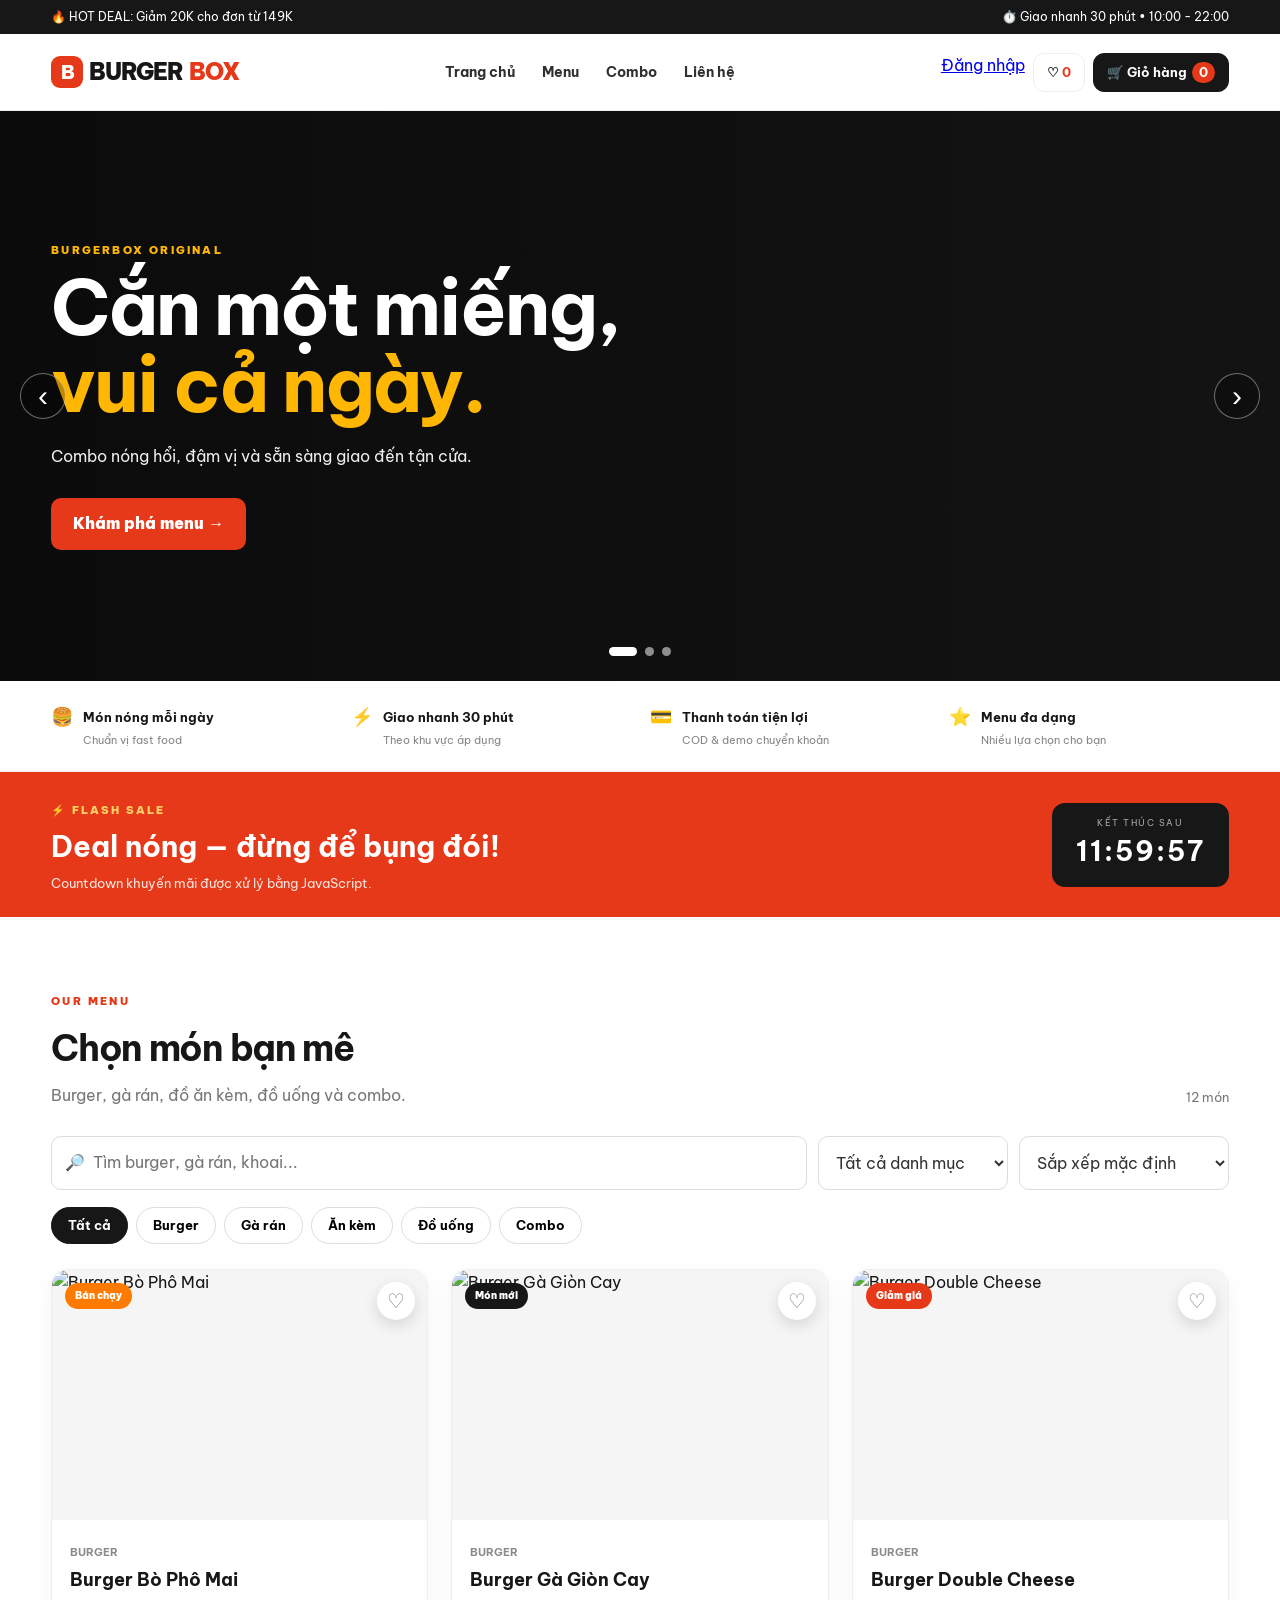
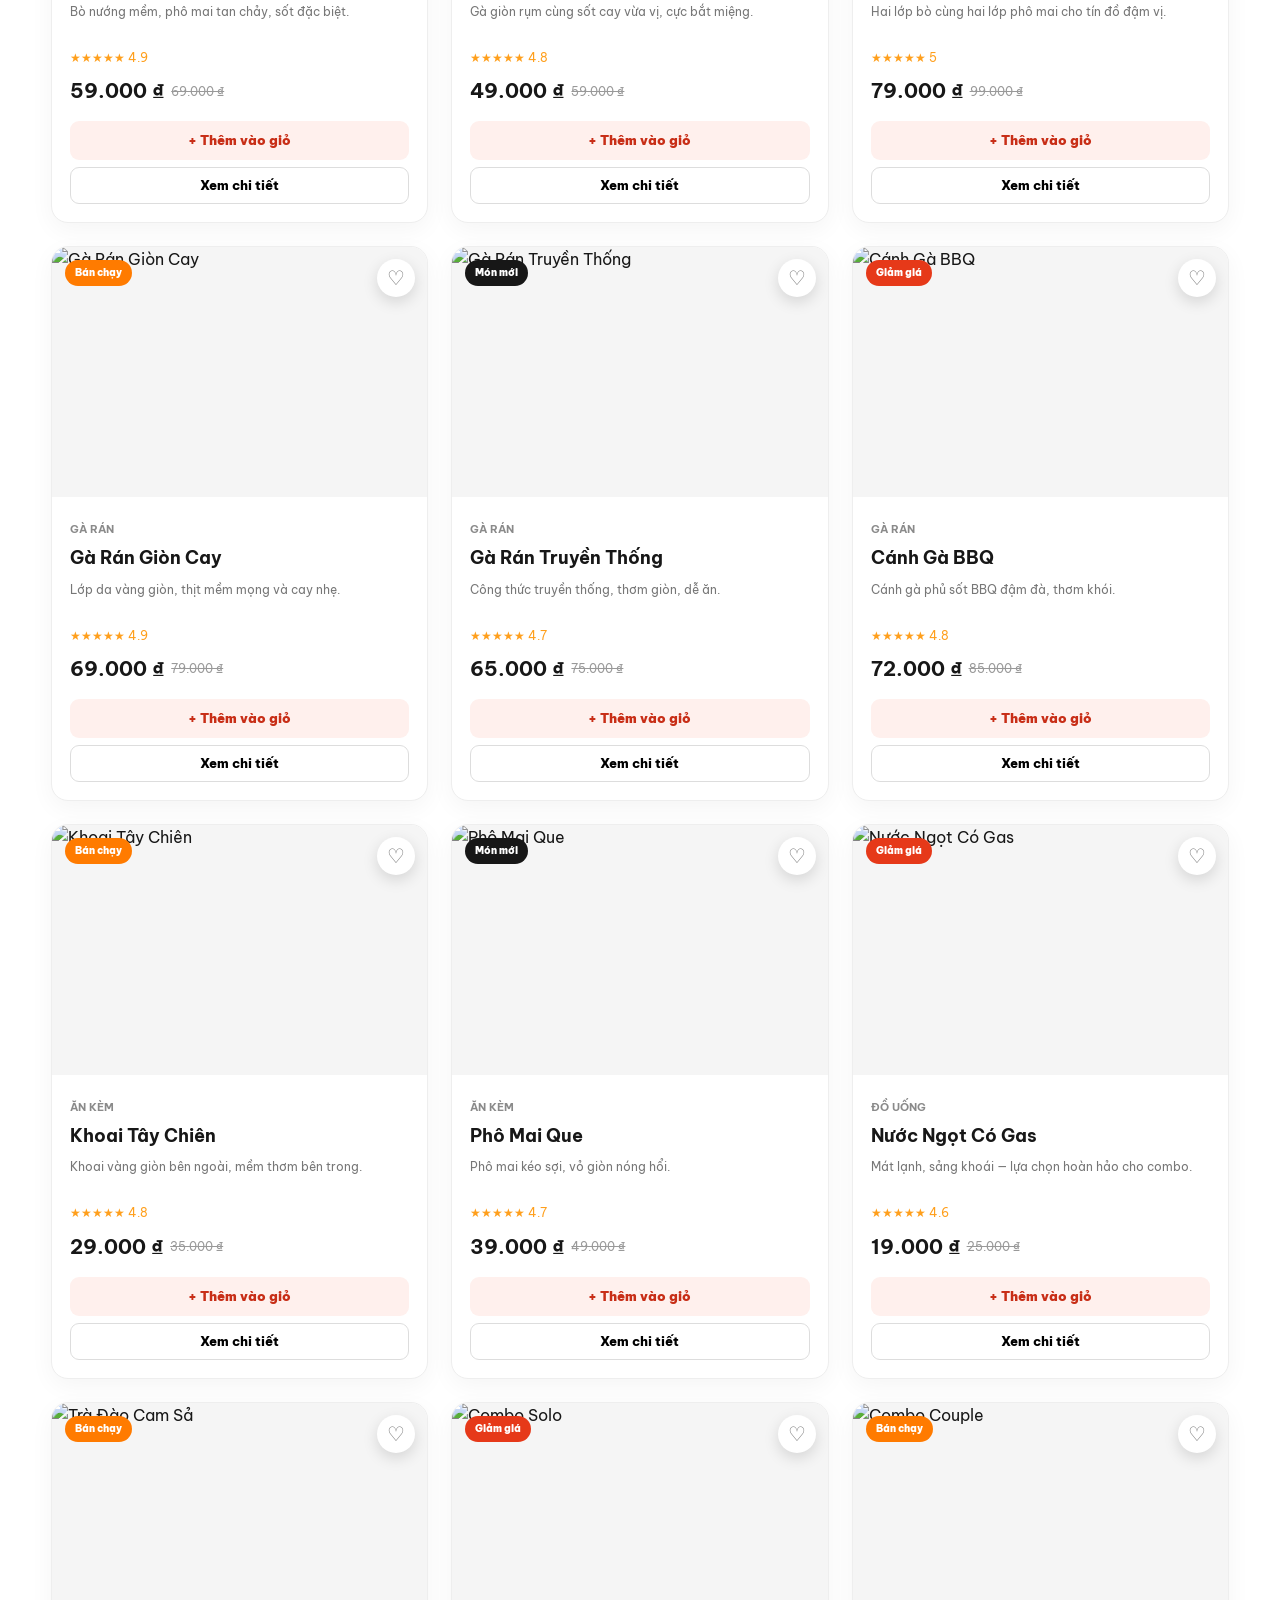
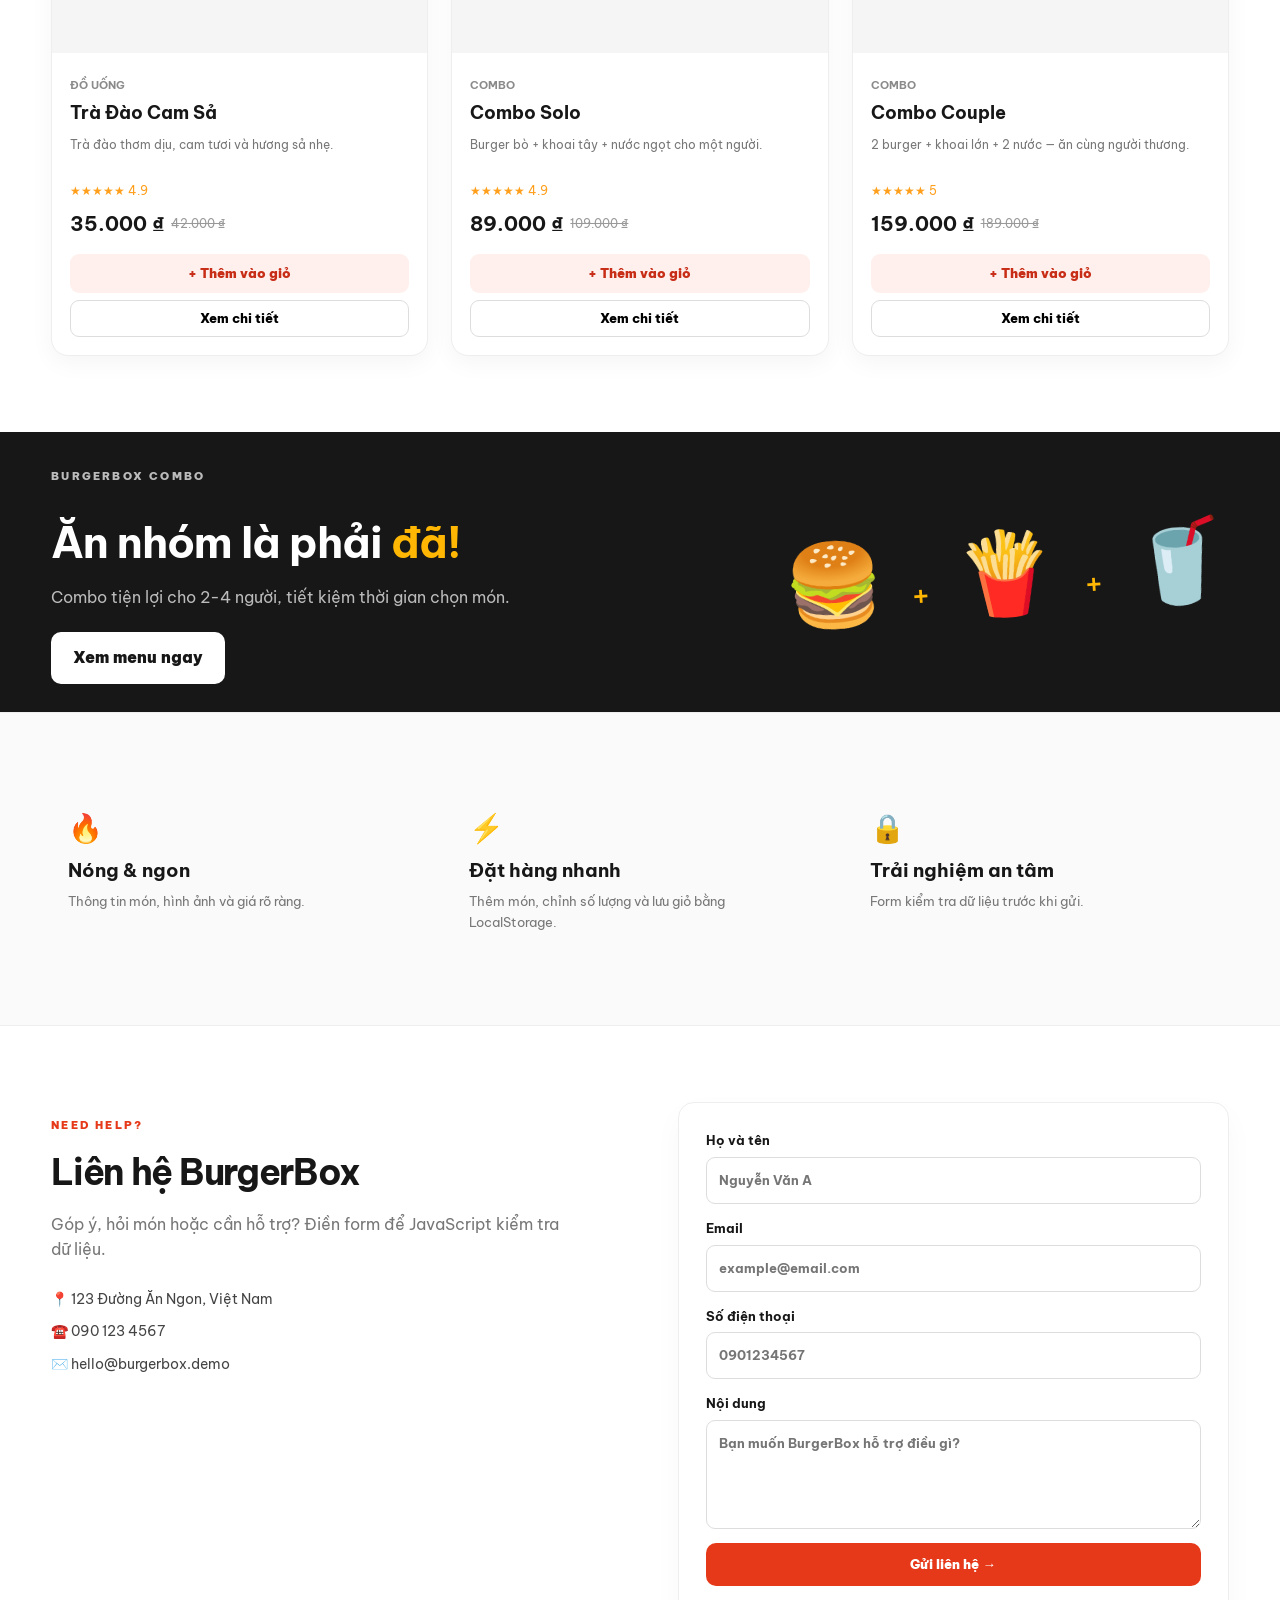
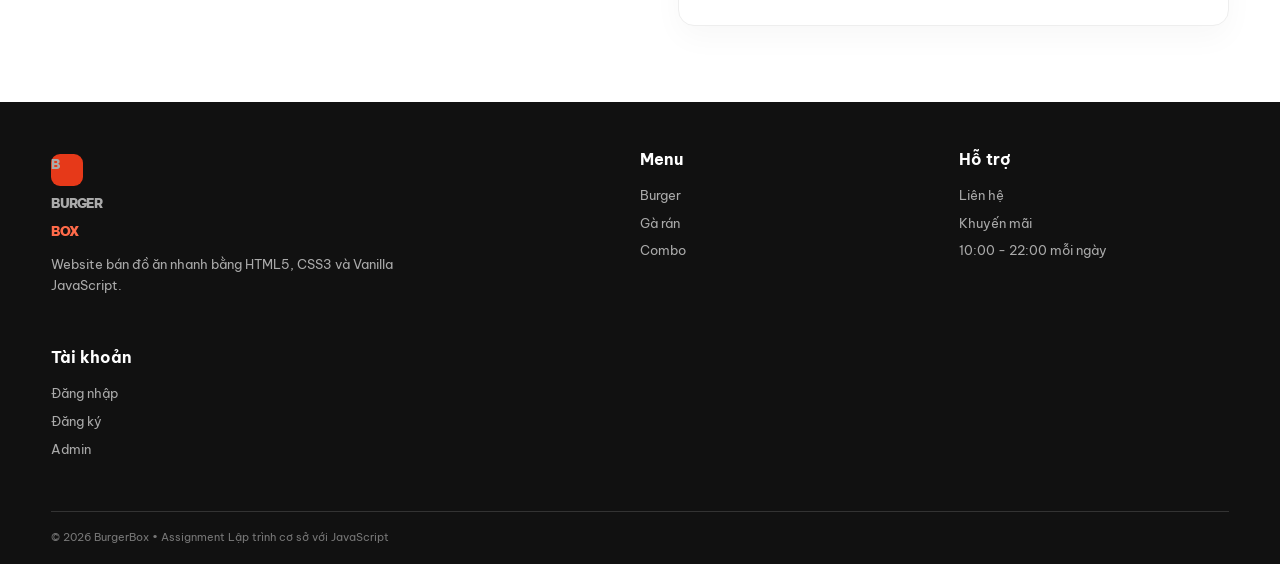
==== commit 88aecf33: "feat: integrate account area into storefront" ====
--- a/index.html
+++ b/index.html
@@ -1,11 +1 @@
-<!DOCTYPE html><html lang="vi"><head><meta charset="UTF-8"><meta name="viewport" content="width=device-width,initial-scale=1.0"><meta name="description" content="BurgerBox - Đồ ăn nhanh và giao hàng"><title>BurgerBox | Fast Food & Delivery</title><link rel="preconnect" href="https://fonts.googleapis.com"><link rel="preconnect" href="https://fonts.gstatic.com" crossorigin><link href="https://fonts.googleapis.com/css2?family=Be+Vietnam+Pro:wght@400;500;600;700;800;900&display=swap" rel="stylesheet"><link rel="stylesheet" href="css/style.css"></head><body>
-<div class="topbar"><div class="container topbar-inner"><span>🔥 HOT DEAL: Giảm 20K cho đơn từ 149K</span><span>⏱️ Giao nhanh 30 phút • 10:00 - 22:00</span></div></div><header class="header"><div class="container nav"><a class="logo" href="#home"><span class="logo-mark">B</span>BURGER<span>BOX</span></a><nav><a href="#home">Trang chủ</a><a href="#products">Menu</a><a href="#combo">Combo</a><a href="#contact">Liên hệ</a></nav><div class="nav-actions"><a class="login-link" href="login.html">Đăng nhập</a><button class="icon-button" id="favoriteButton">♡ <b id="favoriteCount">0</b></button><button class="cart-button" id="cartButton">🛒 <span>Giỏ hàng</span><b id="cartCount">0</b></button></div></div></header>
-<main><section id="home" class="hero"><div class="slider" id="slider"><div class="slide active"><div class="container hero-copy"><p class="eyebrow">BURGERBOX ORIGINAL</p><h1>Cắn một miếng,<br><em>vui cả ngày.</em></h1><p>Combo nóng hổi, đậm vị và sẵn sàng giao đến tận cửa.</p><a href="#products" class="btn">Khám phá menu →</a></div></div><div class="slide"><div class="container hero-copy"><p class="eyebrow">FLASH SALE HÔM NAY</p><h1>Deal ngon<br><em>giá siêu mềm.</em></h1><p>Ưu đãi giới hạn mỗi ngày. Chọn món yêu thích trước khi hết deal!</p><a href="#sale" class="btn">Săn deal ngay →</a></div></div><div class="slide"><div class="container hero-copy"><p class="eyebrow">FAMILY COMBO</p><h1>Ăn cùng nhau,<br><em>vui hơn nhiều.</em></h1><p>Combo nhóm tiện lợi cho 2-4 người, tiết kiệm và đủ món.</p><a href="#combo" class="btn">Xem combo →</a></div></div><button class="slider-control prev" id="prevSlide">‹</button><button class="slider-control next" id="nextSlide">›</button><div class="dots" id="sliderDots"></div></div></section>
-<section class="trust-strip"><div class="container trust-grid"><div>🍔 <strong>Món nóng mỗi ngày</strong><small>Chuẩn vị fast food</small></div><div>⚡ <strong>Giao nhanh 30 phút</strong><small>Theo khu vực áp dụng</small></div><div>💳 <strong>Thanh toán tiện lợi</strong><small>Demo checkout bằng JS</small></div><div>⭐ <strong>Menu đa dạng</strong><small>Nhiều lựa chọn cho bạn</small></div></div></section>
-<section class="sale-section" id="sale"><div class="container sale-content"><div><span class="sale-label">⚡ FLASH SALE</span><h2>Deal nóng — đừng để bụng đói!</h2><p>Countdown khuyến mãi được xử lý bằng JavaScript.</p></div><div class="countdown-box"><small>KẾT THÚC SAU</small><strong id="countdown">00:00:00</strong></div></div></section>
-<section id="products" class="section container"><div class="section-heading"><div><p class="eyebrow">OUR MENU</p><h2>Chọn món bạn mê</h2><p class="section-subtitle">Burger, gà rán, đồ ăn kèm, đồ uống và combo.</p></div><div class="result-count" id="resultCount"></div></div><div class="toolbar"><div class="search-box">🔎<input id="searchInput" type="search" placeholder="Tìm burger, gà rán, khoai..." aria-label="Tìm kiếm"></div><select id="categoryFilter"><option value="all">Tất cả danh mục</option></select><select id="sortFilter"><option value="default">Sắp xếp mặc định</option><option value="priceAsc">Giá thấp → cao</option><option value="priceDesc">Giá cao → thấp</option><option value="name">Tên A → Z</option></select></div><div id="categoryTabs" class="category-tabs"></div><div id="productGrid" class="product-grid"></div><p id="emptyMessage" class="empty hidden">😥 Không tìm thấy món phù hợp.</p></section>
-<section id="combo" class="combo-section"><div class="container combo-inner"><div><p class="eyebrow">BURGERBOX COMBO</p><h2>Ăn nhóm là phải <em>đã!</em></h2><p>Chọn combo để đủ món và tiết kiệm thời gian chọn.</p><a href="#products" class="btn btn-light">Xem menu ngay</a></div><div class="combo-art">🍔 <span>+</span> 🍟 <span>+</span> 🥤</div></div></section>
-<section class="section benefits"><div class="container benefits-grid"><div><span>🔥</span><h3>Nóng & ngon</h3><p>Thông tin món, hình ảnh và giá rõ ràng.</p></div><div><span>⚡</span><h3>Đặt hàng nhanh</h3><p>Thêm món, chỉnh số lượng và lưu giỏ bằng LocalStorage.</p></div><div><span>🔒</span><h3>Trải nghiệm an tâm</h3><p>Form kiểm tra dữ liệu trước khi gửi.</p></div></div></section>
-<section id="contact" class="section container contact-section"><div class="contact-copy"><p class="eyebrow">NEED HELP?</p><h2>Liên hệ BurgerBox</h2><p>Góp ý, hỏi món hoặc cần hỗ trợ? Điền form để JavaScript kiểm tra dữ liệu.</p><div class="contact-points"><span>📍 123 Đường Ăn Ngon, Việt Nam</span><span>☎️ 090 123 4567</span><span>✉️ hello@burgerbox.demo</span></div></div><form id="contactForm" novalidate><label>Họ và tên<input id="name" type="text" placeholder="Nguyễn Văn A"></label><label>Email<input id="email" type="email" placeholder="example@email.com"></label><label>Số điện thoại<input id="phone" type="tel" placeholder="0901234567"></label><label>Nội dung<textarea id="message" rows="4" placeholder="Bạn muốn BurgerBox hỗ trợ điều gì?"></textarea></label><button class="btn full" type="submit">Gửi liên hệ →</button><p id="formMessage" class="form-message"></p></form></section></main>
-<div class="modal hidden" id="cartModal"><div class="modal-card"><div class="modal-head"><div><p class="eyebrow">YOUR ORDER</p><h2>Giỏ hàng</h2></div><button id="closeCart">×</button></div><div id="cartItems"></div><div class="cart-total"><span>Tổng cộng</span><strong id="cartTotal">0 ₫</strong></div><button class="btn full" id="checkoutButton">Tiến hành đặt hàng →</button></div></div><div class="modal hidden" id="detailModal"><div class="modal-card detail-card"><button class="modal-close-floating" id="closeDetail">×</button><div id="detailContent"></div></div></div><div class="modal hidden" id="checkoutModal"><div class="modal-card"><div class="modal-head"><div><p class="eyebrow">CHECKOUT</p><h2>Thông tin nhận hàng</h2></div><button id="closeCheckout">×</button></div><form id="checkoutForm" novalidate><label>Họ tên<input id="checkoutName" type="text" placeholder="Nguyễn Văn A"></label><label>Số điện thoại<input id="checkoutPhone" type="tel" placeholder="0901234567"></label><label>Địa chỉ giao hàng<textarea id="checkoutAddress" rows="3" placeholder="Số nhà, đường, phường/xã..."></textarea></label><label>Phương thức thanh toán<select id="paymentMethod"><option>Thanh toán khi nhận hàng (COD)</option><option>Chuyển khoản (Demo)</option></select></label><button class="btn full" type="submit">Xác nhận đặt hàng 🎉</button><p id="checkoutMessage" class="form-message"></p></form></div></div><div class="toast" id="toast"></div>
-<footer><div class="container footer-grid"><div><a class="logo footer-logo" href="#home"><span class="logo-mark">B</span>BURGER<span>BOX</span></a><p>Website bán đồ ăn nhanh bằng HTML5, CSS3 và Vanilla JavaScript.</p></div><div><strong>Menu</strong><a href="#products">Burger</a><a href="#products">Gà rán</a><a href="#products">Đồ ăn kèm</a></div><div><strong>Hỗ trợ</strong><a href="#contact">Liên hệ</a><a href="#sale">Khuyến mãi</a><span>10:00 - 22:00 mỗi ngày</span></div><div><strong>Tài khoản</strong><a href="login.html">Đăng nhập</a><a href="register.html">Đăng ký</a><a href="admin.html">Admin</a></div></div><div class="container footer-bottom">© 2026 BurgerBox • Assignment Lập trình cơ sở với JavaScript</div></footer><script src="js/data.js"></script><script src="js/slider.js"></script><script src="js/cart.js"></script><script src="js/form.js"></script><script src="js/app.js"></script></body></html>+<!DOCTYPE html><html lang="vi"><head><meta charset="UTF-8"><meta name="viewport" content="width=device-width,initial-scale=1"><meta name="description" content="BurgerBox - Fast Food & Delivery"><title>BurgerBox | Fast Food & Delivery</title><link rel="preconnect" href="https://fonts.googleapis.com"><link rel="stylesheet" href="https://fonts.googleapis.com/css2?family=Be+Vietnam+Pro:wght@400;500;600;700;800;900&display=swap"><link rel="stylesheet" href="css/style.css"></head><body><div class="topbar"><div class="container topbar-inner"><span>🔥 HOT DEAL: Giảm 20K cho đơn từ 149K</span><span>⏱️ Giao nhanh 30 phút • 10:00 - 22:00</span></div></div><header class="header"><div class="container nav"><a class="logo" href="#home"><span class="logo-mark">B</span>BURGER<span>BOX</span></a><nav><a href="#home">Trang chủ</a><a href="#products">Menu</a><a href="#combo">Combo</a><a href="#contact">Liên hệ</a></nav><div class="nav-actions"><a class="login-link" id="accountLink" href="login.html">Đăng nhập</a><button class="icon-button" id="favoriteButton">♡ <b id="favoriteCount">0</b></button><button class="cart-button" id="cartButton">🛒 <span>Giỏ hàng</span><b id="cartCount">0</b></button></div></div></header><main><section id="home" class="hero"><div class="slider" id="slider"><div class="slide active"><div class="container hero-copy"><p class="eyebrow">BURGERBOX ORIGINAL</p><h1>Cắn một miếng,<br><em>vui cả ngày.</em></h1><p>Combo nóng hổi, đậm vị và sẵn sàng giao đến tận cửa.</p><a href="#products" class="btn">Khám phá menu →</a></div></div><div class="slide"><div class="container hero-copy"><p class="eyebrow">FLASH SALE HÔM NAY</p><h1>Deal ngon<br><em>giá siêu mềm.</em></h1><p>Ưu đãi giới hạn mỗi ngày. Chọn món yêu thích trước khi hết deal!</p><a href="#sale" class="btn">Săn deal ngay →</a></div></div><div class="slide"><div class="container hero-copy"><p class="eyebrow">FAMILY COMBO</p><h1>Ăn cùng nhau,<br><em>vui hơn nhiều.</em></h1><p>Combo nhóm tiện lợi cho 2-4 người, tiết kiệm và đủ món.</p><a href="#combo" class="btn">Xem combo →</a></div></div><button class="slider-control prev" id="prevSlide">‹</button><button class="slider-control next" id="nextSlide">›</button><div class="dots" id="sliderDots"></div></div></section><section class="trust-strip"><div class="container trust-grid"><div>🍔 <strong>Món nóng mỗi ngày</strong><small>Chuẩn vị fast food</small></div><div>⚡ <strong>Giao nhanh 30 phút</strong><small>Theo khu vực áp dụng</small></div><div>💳 <strong>Thanh toán tiện lợi</strong><small>COD & demo chuyển khoản</small></div><div>⭐ <strong>Menu đa dạng</strong><small>Nhiều lựa chọn cho bạn</small></div></div></section><section class="sale-section" id="sale"><div class="container sale-content"><div><span class="sale-label">⚡ FLASH SALE</span><h2>Deal nóng — đừng để bụng đói!</h2><p>Countdown khuyến mãi được xử lý bằng JavaScript.</p></div><div class="countdown-box"><small>KẾT THÚC SAU</small><strong id="countdown">00:00:00</strong></div></div></section><section id="products" class="section container"><div class="section-heading"><div><p class="eyebrow">OUR MENU</p><h2>Chọn món bạn mê</h2><p class="section-subtitle">Burger, gà rán, đồ ăn kèm, đồ uống và combo.</p></div><div class="result-count" id="resultCount"></div></div><div class="toolbar"><div class="search-box">🔎<input id="searchInput" type="search" placeholder="Tìm burger, gà rán, khoai..." aria-label="Tìm kiếm"></div><select id="categoryFilter"><option value="all">Tất cả danh mục</option></select><select id="sortFilter"><option value="default">Sắp xếp mặc định</option><option value="priceAsc">Giá thấp → cao</option><option value="priceDesc">Giá cao → thấp</option><option value="name">Tên A → Z</option></select></div><div id="categoryTabs" class="category-tabs"></div><div id="productGrid" class="product-grid"></div><p id="emptyMessage" class="empty hidden">😥 Không tìm thấy món phù hợp.</p></section><section id="combo" class="combo-section"><div class="container combo-inner"><div><p class="eyebrow">BURGERBOX COMBO</p><h2>Ăn nhóm là phải <em>đã!</em></h2><p>Combo tiện lợi cho 2-4 người, tiết kiệm thời gian chọn món.</p><a href="#products" class="btn btn-light">Xem menu ngay</a></div><div class="combo-art">🍔 <span>+</span> 🍟 <span>+</span> 🥤</div></div></section><section class="section benefits"><div class="container benefits-grid"><div><span>🔥</span><h3>Nóng & ngon</h3><p>Thông tin món, hình ảnh và giá rõ ràng.</p></div><div><span>⚡</span><h3>Đặt hàng nhanh</h3><p>Thêm món, chỉnh số lượng và lưu giỏ bằng LocalStorage.</p></div><div><span>🔒</span><h3>Trải nghiệm an tâm</h3><p>Form kiểm tra dữ liệu trước khi gửi.</p></div></div></section><section id="contact" class="section container contact-section"><div class="contact-copy"><p class="eyebrow">NEED HELP?</p><h2>Liên hệ BurgerBox</h2><p>Góp ý, hỏi món hoặc cần hỗ trợ? Điền form để JavaScript kiểm tra dữ liệu.</p><div class="contact-points"><span>📍 123 Đường Ăn Ngon, Việt Nam</span><span>☎️ 090 123 4567</span><span>✉️ hello@burgerbox.demo</span></div></div><form id="contactForm" novalidate><label>Họ và tên<input id="name" type="text" placeholder="Nguyễn Văn A"></label><label>Email<input id="email" type="email" placeholder="example@email.com"></label><label>Số điện thoại<input id="phone" type="tel" placeholder="0901234567"></label><label>Nội dung<textarea id="message" rows="4" placeholder="Bạn muốn BurgerBox hỗ trợ điều gì?"></textarea></label><button class="btn full" type="submit">Gửi liên hệ →</button><p id="formMessage" class="form-message"></p></form></section></main><div class="modal hidden" id="cartModal"><div class="modal-card"><div class="modal-head"><div><p class="eyebrow">YOUR ORDER</p><h2>Giỏ hàng</h2></div><button id="closeCart">×</button></div><div id="cartItems"></div><div class="cart-total"><span>Tổng cộng</span><strong id="cartTotal">0 ₫</strong></div><button class="btn full" id="checkoutButton">Tiến hành đặt hàng →</button></div></div><div class="modal hidden" id="detailModal"><div class="modal-card detail-card"><button class="modal-close-floating" id="closeDetail">×</button><div id="detailContent"></div></div></div><div class="modal hidden" id="checkoutModal"><div class="modal-card"><div class="modal-head"><div><p class="eyebrow">CHECKOUT</p><h2>Thông tin nhận hàng</h2></div><button id="closeCheckout">×</button></div><form id="checkoutForm" novalidate><label>Họ tên<input id="checkoutName" type="text" placeholder="Nguyễn Văn A"></label><label>Số điện thoại<input id="checkoutPhone" type="tel" placeholder="0901234567"></label><label>Địa chỉ giao hàng<textarea id="checkoutAddress" rows="3" placeholder="Số nhà, đường, phường/xã..."></textarea></label><label>Phương thức thanh toán<select id="paymentMethod"><option>Thanh toán khi nhận hàng (COD)</option><option>Chuyển khoản (Demo)</option></select></label><button class="btn full" type="submit">Xác nhận đặt hàng 🎉</button><p id="checkoutMessage" class="form-message"></p></form></div></div><div class="toast" id="toast"></div><footer><div class="container footer-grid"><div><a class="logo footer-logo" href="#home"><span class="logo-mark">B</span>BURGER<span>BOX</span></a><p>Website bán đồ ăn nhanh bằng HTML5, CSS3 và Vanilla JavaScript.</p></div><div><strong>Menu</strong><a href="#products">Burger</a><a href="#products">Gà rán</a><a href="#products">Combo</a></div><div><strong>Hỗ trợ</strong><a href="#contact">Liên hệ</a><a href="#sale">Khuyến mãi</a><span>10:00 - 22:00 mỗi ngày</span></div><div><strong>Tài khoản</strong><a href="login.html">Đăng nhập</a><a href="register.html">Đăng ký</a><a href="admin.html">Admin</a></div></div><div class="container footer-bottom">© 2026 BurgerBox • Assignment Lập trình cơ sở với JavaScript</div></footer><script src="js/data.js"></script><script src="js/auth.js"></script><script src="js/slider.js"></script><script src="js/cart.js"></script><script src="js/form.js"></script><script src="js/app.js"></script><script>const session=getSession(),account=document.getElementById('accountLink');if(session){account.textContent='👤 '+session.name;account.href=session.role==='admin'?'admin.html':'#products';account.insertAdjacentHTML('afterend','<button class="logout-link" onclick="logout()">Đăng xuất</button>')}</script></body></html>
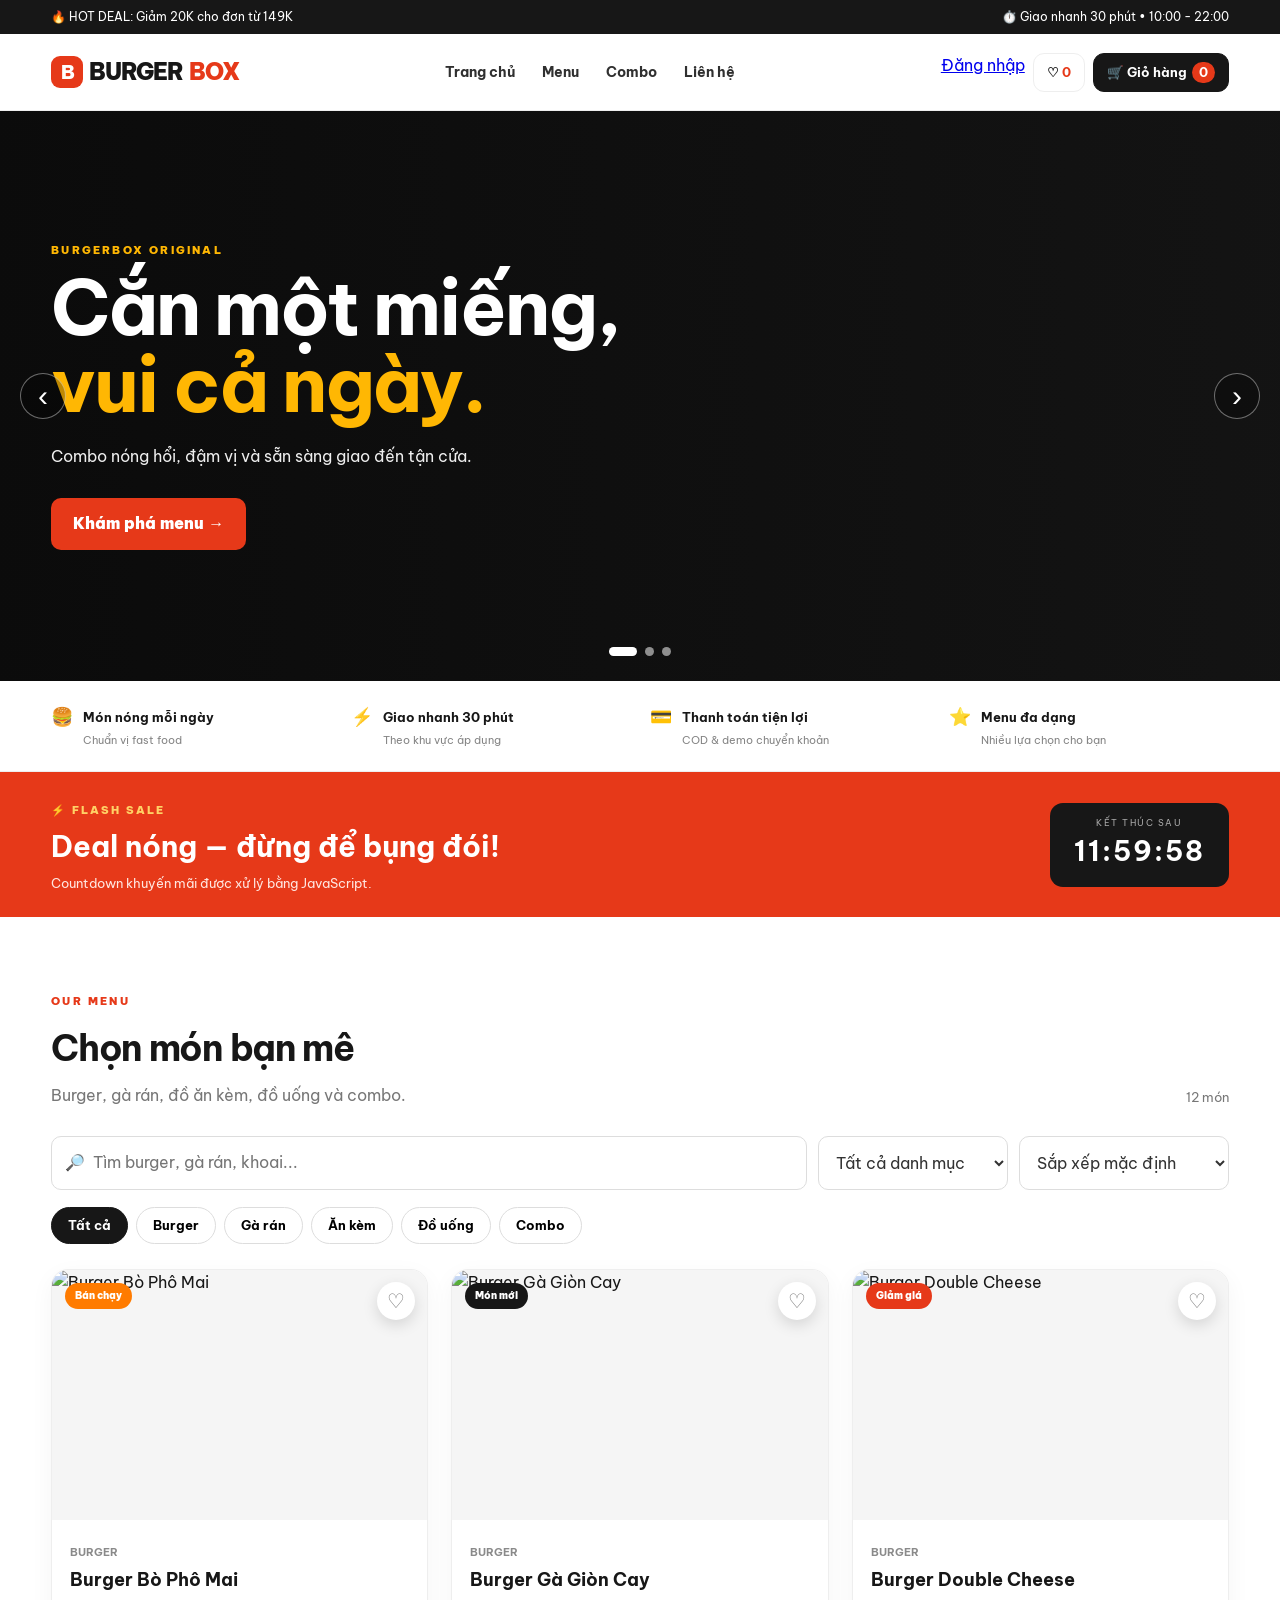
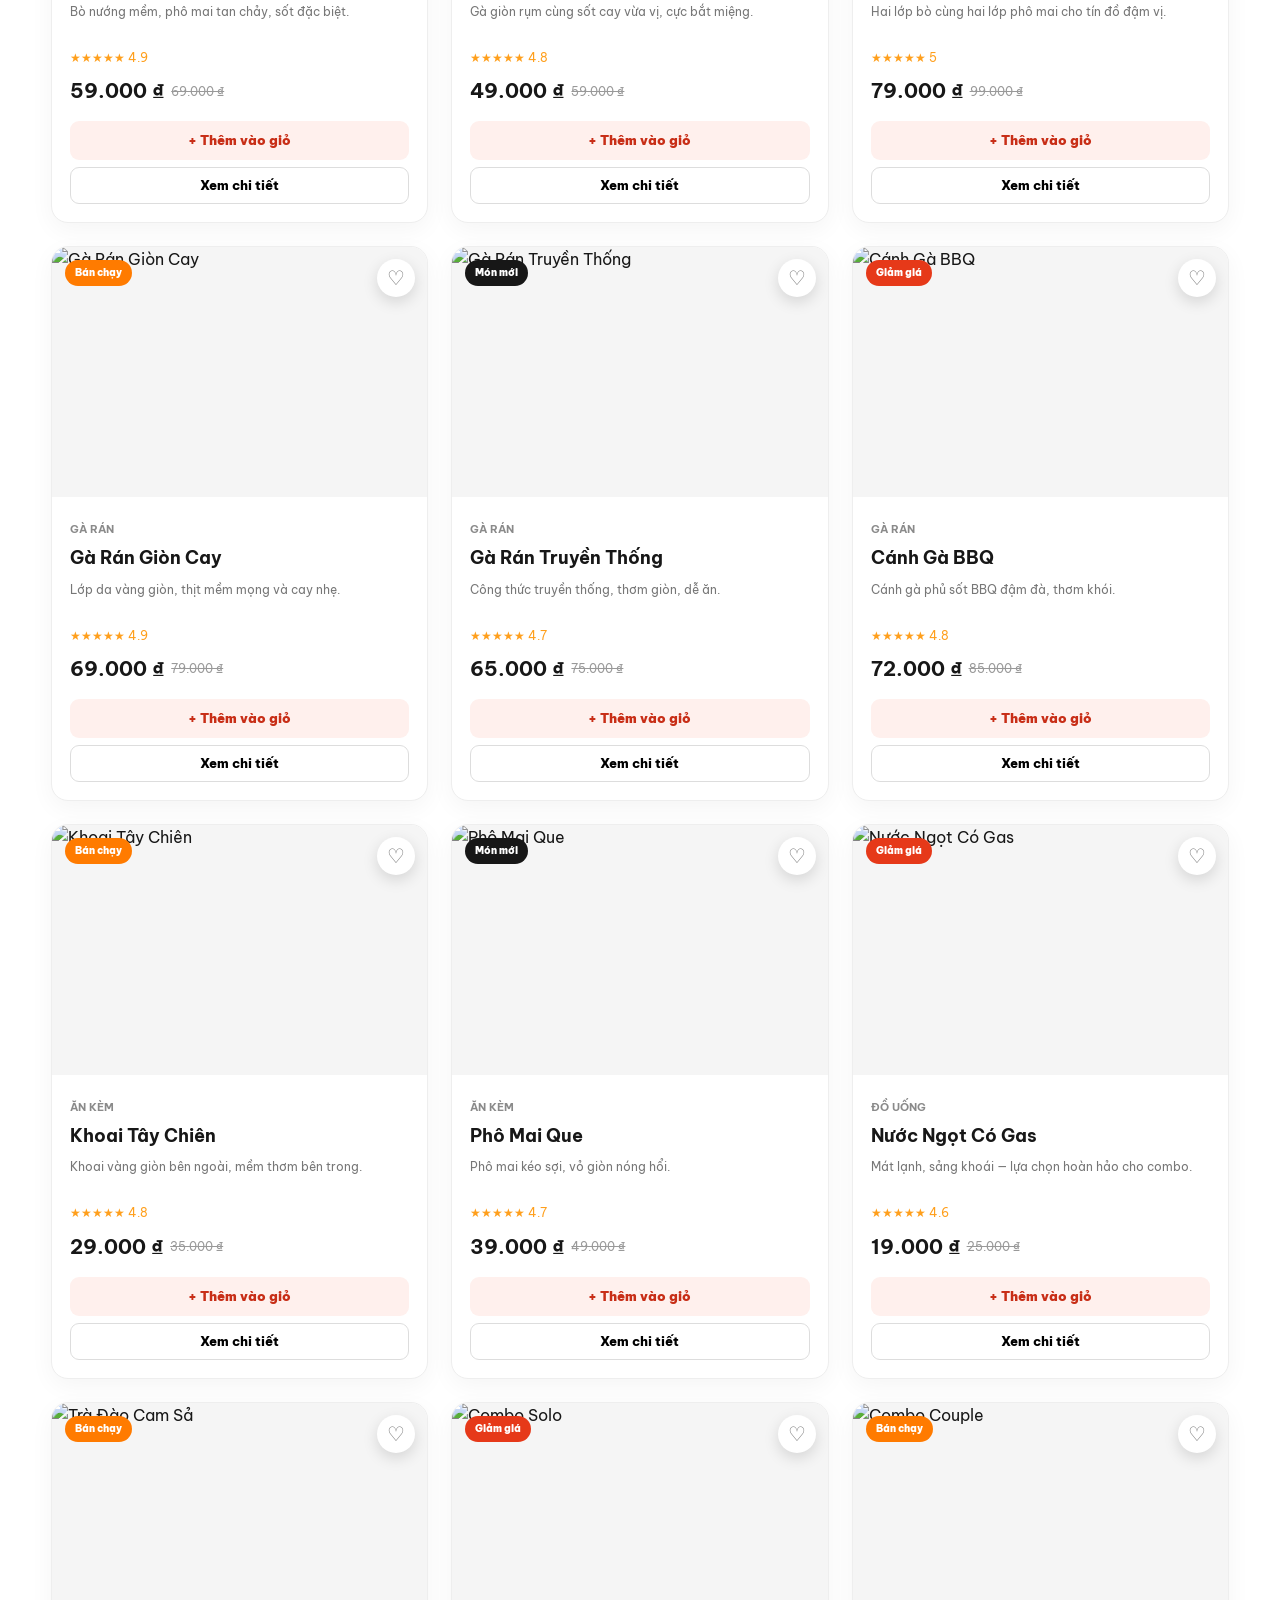
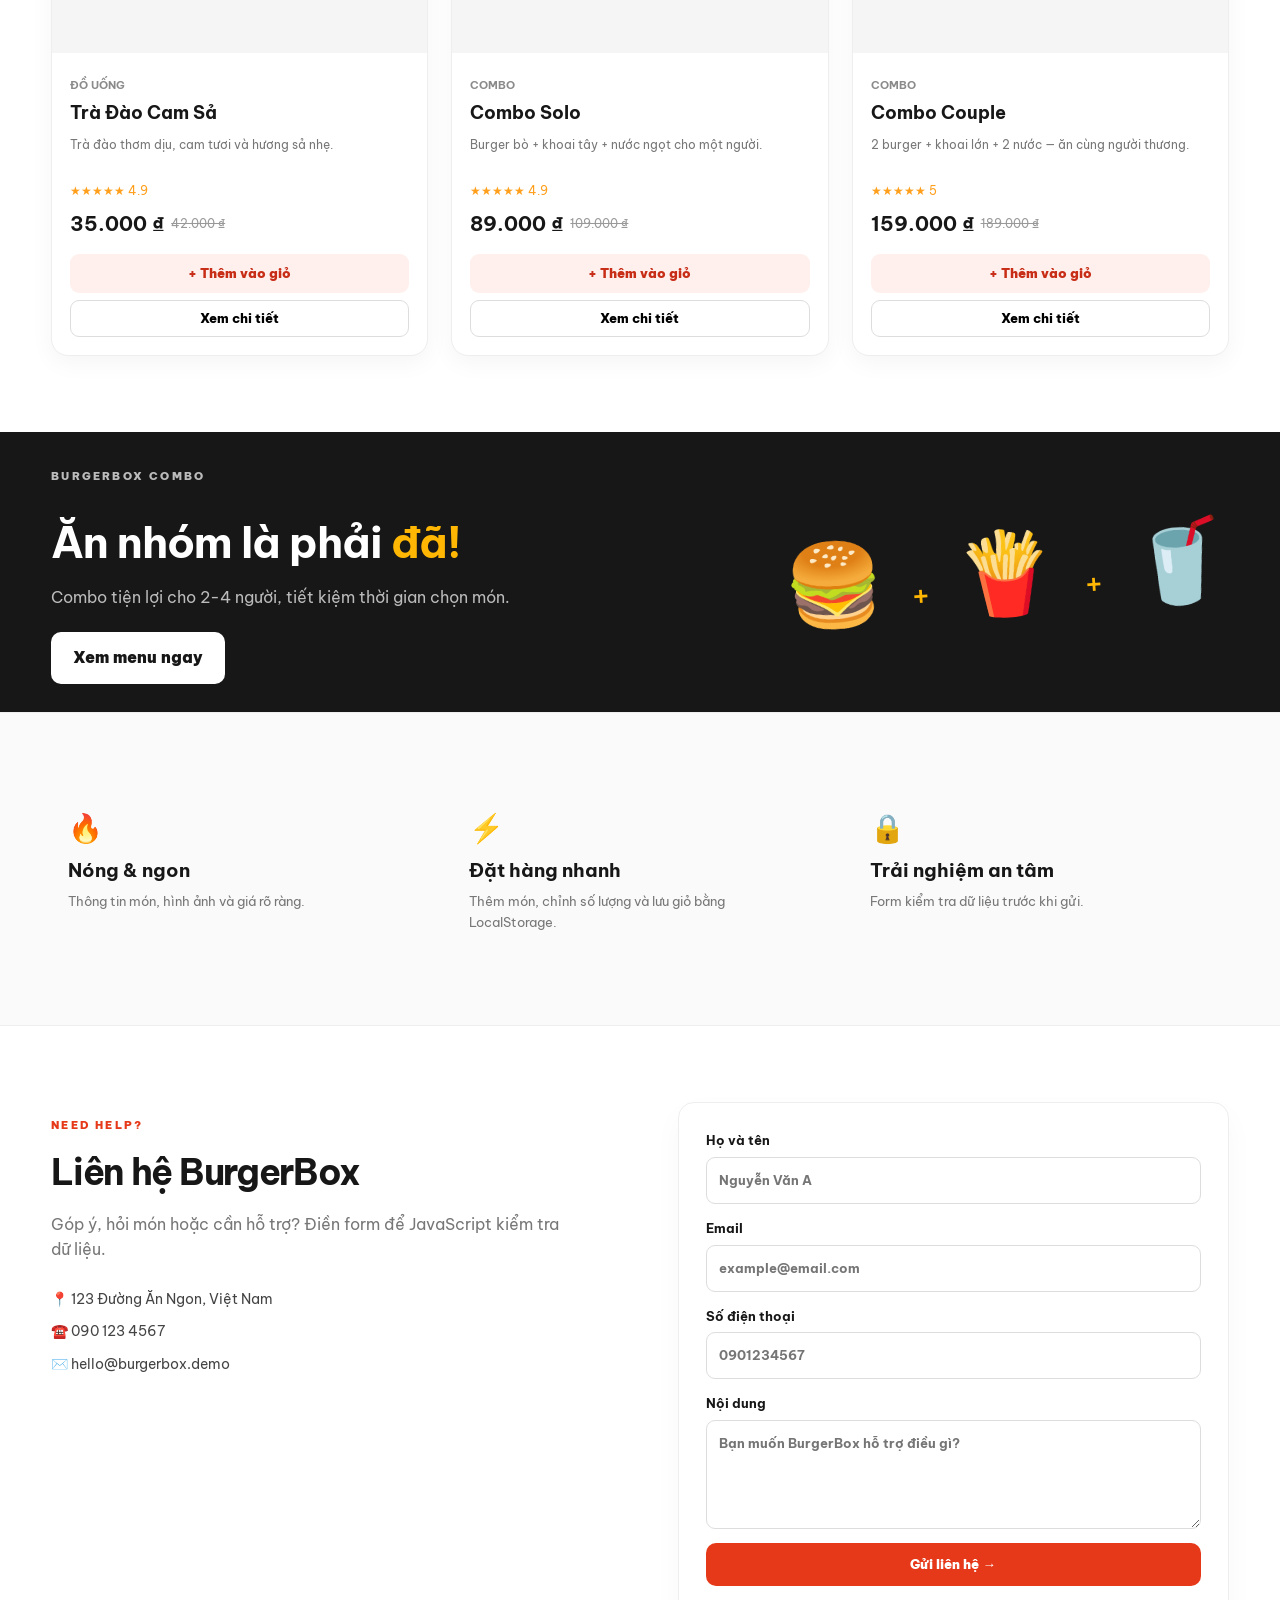
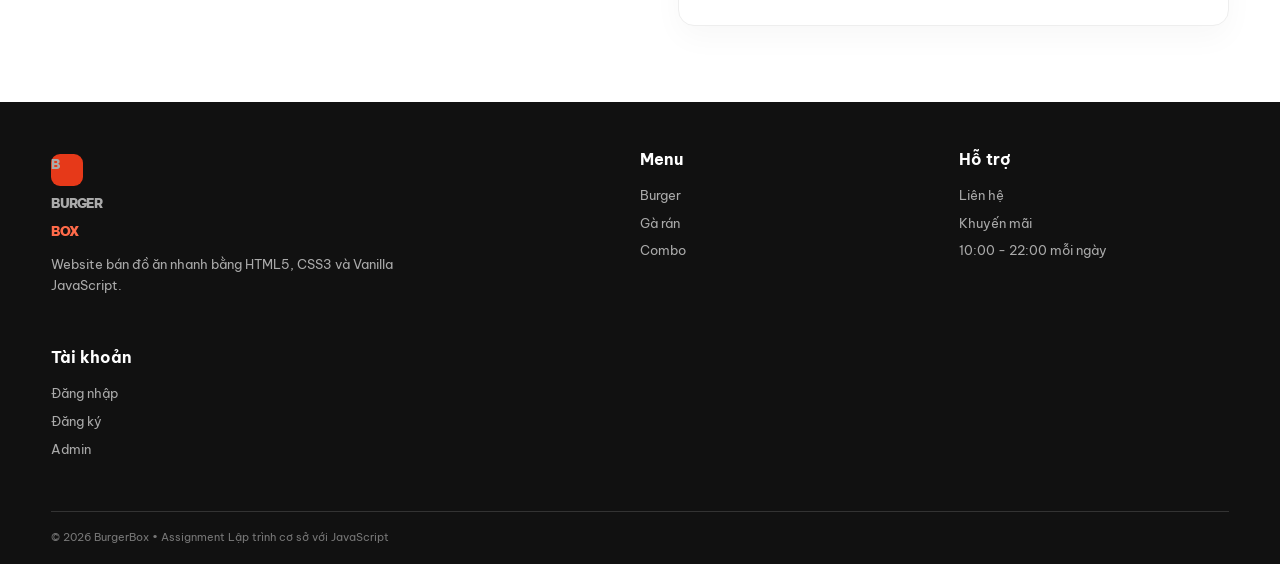
==== commit 25be3d38: "fix: connect storefront account link to customer profile" ====
--- a/index.html
+++ b/index.html
@@ -1 +1 @@
-<!DOCTYPE html><html lang="vi"><head><meta charset="UTF-8"><meta name="viewport" content="width=device-width,initial-scale=1"><meta name="description" content="BurgerBox - Fast Food & Delivery"><title>BurgerBox | Fast Food & Delivery</title><link rel="preconnect" href="https://fonts.googleapis.com"><link rel="stylesheet" href="https://fonts.googleapis.com/css2?family=Be+Vietnam+Pro:wght@400;500;600;700;800;900&display=swap"><link rel="stylesheet" href="css/style.css"></head><body><div class="topbar"><div class="container topbar-inner"><span>🔥 HOT DEAL: Giảm 20K cho đơn từ 149K</span><span>⏱️ Giao nhanh 30 phút • 10:00 - 22:00</span></div></div><header class="header"><div class="container nav"><a class="logo" href="#home"><span class="logo-mark">B</span>BURGER<span>BOX</span></a><nav><a href="#home">Trang chủ</a><a href="#products">Menu</a><a href="#combo">Combo</a><a href="#contact">Liên hệ</a></nav><div class="nav-actions"><a class="login-link" id="accountLink" href="login.html">Đăng nhập</a><button class="icon-button" id="favoriteButton">♡ <b id="favoriteCount">0</b></button><button class="cart-button" id="cartButton">🛒 <span>Giỏ hàng</span><b id="cartCount">0</b></button></div></div></header><main><section id="home" class="hero"><div class="slider" id="slider"><div class="slide active"><div class="container hero-copy"><p class="eyebrow">BURGERBOX ORIGINAL</p><h1>Cắn một miếng,<br><em>vui cả ngày.</em></h1><p>Combo nóng hổi, đậm vị và sẵn sàng giao đến tận cửa.</p><a href="#products" class="btn">Khám phá menu →</a></div></div><div class="slide"><div class="container hero-copy"><p class="eyebrow">FLASH SALE HÔM NAY</p><h1>Deal ngon<br><em>giá siêu mềm.</em></h1><p>Ưu đãi giới hạn mỗi ngày. Chọn món yêu thích trước khi hết deal!</p><a href="#sale" class="btn">Săn deal ngay →</a></div></div><div class="slide"><div class="container hero-copy"><p class="eyebrow">FAMILY COMBO</p><h1>Ăn cùng nhau,<br><em>vui hơn nhiều.</em></h1><p>Combo nhóm tiện lợi cho 2-4 người, tiết kiệm và đủ món.</p><a href="#combo" class="btn">Xem combo →</a></div></div><button class="slider-control prev" id="prevSlide">‹</button><button class="slider-control next" id="nextSlide">›</button><div class="dots" id="sliderDots"></div></div></section><section class="trust-strip"><div class="container trust-grid"><div>🍔 <strong>Món nóng mỗi ngày</strong><small>Chuẩn vị fast food</small></div><div>⚡ <strong>Giao nhanh 30 phút</strong><small>Theo khu vực áp dụng</small></div><div>💳 <strong>Thanh toán tiện lợi</strong><small>COD & demo chuyển khoản</small></div><div>⭐ <strong>Menu đa dạng</strong><small>Nhiều lựa chọn cho bạn</small></div></div></section><section class="sale-section" id="sale"><div class="container sale-content"><div><span class="sale-label">⚡ FLASH SALE</span><h2>Deal nóng — đừng để bụng đói!</h2><p>Countdown khuyến mãi được xử lý bằng JavaScript.</p></div><div class="countdown-box"><small>KẾT THÚC SAU</small><strong id="countdown">00:00:00</strong></div></div></section><section id="products" class="section container"><div class="section-heading"><div><p class="eyebrow">OUR MENU</p><h2>Chọn món bạn mê</h2><p class="section-subtitle">Burger, gà rán, đồ ăn kèm, đồ uống và combo.</p></div><div class="result-count" id="resultCount"></div></div><div class="toolbar"><div class="search-box">🔎<input id="searchInput" type="search" placeholder="Tìm burger, gà rán, khoai..." aria-label="Tìm kiếm"></div><select id="categoryFilter"><option value="all">Tất cả danh mục</option></select><select id="sortFilter"><option value="default">Sắp xếp mặc định</option><option value="priceAsc">Giá thấp → cao</option><option value="priceDesc">Giá cao → thấp</option><option value="name">Tên A → Z</option></select></div><div id="categoryTabs" class="category-tabs"></div><div id="productGrid" class="product-grid"></div><p id="emptyMessage" class="empty hidden">😥 Không tìm thấy món phù hợp.</p></section><section id="combo" class="combo-section"><div class="container combo-inner"><div><p class="eyebrow">BURGERBOX COMBO</p><h2>Ăn nhóm là phải <em>đã!</em></h2><p>Combo tiện lợi cho 2-4 người, tiết kiệm thời gian chọn món.</p><a href="#products" class="btn btn-light">Xem menu ngay</a></div><div class="combo-art">🍔 <span>+</span> 🍟 <span>+</span> 🥤</div></div></section><section class="section benefits"><div class="container benefits-grid"><div><span>🔥</span><h3>Nóng & ngon</h3><p>Thông tin món, hình ảnh và giá rõ ràng.</p></div><div><span>⚡</span><h3>Đặt hàng nhanh</h3><p>Thêm món, chỉnh số lượng và lưu giỏ bằng LocalStorage.</p></div><div><span>🔒</span><h3>Trải nghiệm an tâm</h3><p>Form kiểm tra dữ liệu trước khi gửi.</p></div></div></section><section id="contact" class="section container contact-section"><div class="contact-copy"><p class="eyebrow">NEED HELP?</p><h2>Liên hệ BurgerBox</h2><p>Góp ý, hỏi món hoặc cần hỗ trợ? Điền form để JavaScript kiểm tra dữ liệu.</p><div class="contact-points"><span>📍 123 Đường Ăn Ngon, Việt Nam</span><span>☎️ 090 123 4567</span><span>✉️ hello@burgerbox.demo</span></div></div><form id="contactForm" novalidate><label>Họ và tên<input id="name" type="text" placeholder="Nguyễn Văn A"></label><label>Email<input id="email" type="email" placeholder="example@email.com"></label><label>Số điện thoại<input id="phone" type="tel" placeholder="0901234567"></label><label>Nội dung<textarea id="message" rows="4" placeholder="Bạn muốn BurgerBox hỗ trợ điều gì?"></textarea></label><button class="btn full" type="submit">Gửi liên hệ →</button><p id="formMessage" class="form-message"></p></form></section></main><div class="modal hidden" id="cartModal"><div class="modal-card"><div class="modal-head"><div><p class="eyebrow">YOUR ORDER</p><h2>Giỏ hàng</h2></div><button id="closeCart">×</button></div><div id="cartItems"></div><div class="cart-total"><span>Tổng cộng</span><strong id="cartTotal">0 ₫</strong></div><button class="btn full" id="checkoutButton">Tiến hành đặt hàng →</button></div></div><div class="modal hidden" id="detailModal"><div class="modal-card detail-card"><button class="modal-close-floating" id="closeDetail">×</button><div id="detailContent"></div></div></div><div class="modal hidden" id="checkoutModal"><div class="modal-card"><div class="modal-head"><div><p class="eyebrow">CHECKOUT</p><h2>Thông tin nhận hàng</h2></div><button id="closeCheckout">×</button></div><form id="checkoutForm" novalidate><label>Họ tên<input id="checkoutName" type="text" placeholder="Nguyễn Văn A"></label><label>Số điện thoại<input id="checkoutPhone" type="tel" placeholder="0901234567"></label><label>Địa chỉ giao hàng<textarea id="checkoutAddress" rows="3" placeholder="Số nhà, đường, phường/xã..."></textarea></label><label>Phương thức thanh toán<select id="paymentMethod"><option>Thanh toán khi nhận hàng (COD)</option><option>Chuyển khoản (Demo)</option></select></label><button class="btn full" type="submit">Xác nhận đặt hàng 🎉</button><p id="checkoutMessage" class="form-message"></p></form></div></div><div class="toast" id="toast"></div><footer><div class="container footer-grid"><div><a class="logo footer-logo" href="#home"><span class="logo-mark">B</span>BURGER<span>BOX</span></a><p>Website bán đồ ăn nhanh bằng HTML5, CSS3 và Vanilla JavaScript.</p></div><div><strong>Menu</strong><a href="#products">Burger</a><a href="#products">Gà rán</a><a href="#products">Combo</a></div><div><strong>Hỗ trợ</strong><a href="#contact">Liên hệ</a><a href="#sale">Khuyến mãi</a><span>10:00 - 22:00 mỗi ngày</span></div><div><strong>Tài khoản</strong><a href="login.html">Đăng nhập</a><a href="register.html">Đăng ký</a><a href="admin.html">Admin</a></div></div><div class="container footer-bottom">© 2026 BurgerBox • Assignment Lập trình cơ sở với JavaScript</div></footer><script src="js/data.js"></script><script src="js/auth.js"></script><script src="js/slider.js"></script><script src="js/cart.js"></script><script src="js/form.js"></script><script src="js/app.js"></script><script>const session=getSession(),account=document.getElementById('accountLink');if(session){account.textContent='👤 '+session.name;account.href=session.role==='admin'?'admin.html':'#products';account.insertAdjacentHTML('afterend','<button class="logout-link" onclick="logout()">Đăng xuất</button>')}</script></body></html>+<!DOCTYPE html><html lang="vi"><head><meta charset="UTF-8"><meta name="viewport" content="width=device-width,initial-scale=1"><meta name="description" content="BurgerBox - Fast Food & Delivery"><title>BurgerBox | Fast Food & Delivery</title><link rel="preconnect" href="https://fonts.googleapis.com"><link rel="stylesheet" href="https://fonts.googleapis.com/css2?family=Be+Vietnam+Pro:wght@400;500;600;700;800;900&display=swap"><link rel="stylesheet" href="css/style.css"></head><body><div class="topbar"><div class="container topbar-inner"><span>🔥 HOT DEAL: Giảm 20K cho đơn từ 149K</span><span>⏱️ Giao nhanh 30 phút • 10:00 - 22:00</span></div></div><header class="header"><div class="container nav"><a class="logo" href="#home"><span class="logo-mark">B</span>BURGER<span>BOX</span></a><nav><a href="#home">Trang chủ</a><a href="#products">Menu</a><a href="#combo">Combo</a><a href="#contact">Liên hệ</a></nav><div class="nav-actions"><a class="login-link" id="accountLink" href="login.html">Đăng nhập</a><button class="icon-button" id="favoriteButton">♡ <b id="favoriteCount">0</b></button><button class="cart-button" id="cartButton">🛒 <span>Giỏ hàng</span><b id="cartCount">0</b></button></div></div></header><main><section id="home" class="hero"><div class="slider" id="slider"><div class="slide active"><div class="container hero-copy"><p class="eyebrow">BURGERBOX ORIGINAL</p><h1>Cắn một miếng,<br><em>vui cả ngày.</em></h1><p>Combo nóng hổi, đậm vị và sẵn sàng giao đến tận cửa.</p><a href="#products" class="btn">Khám phá menu →</a></div></div><div class="slide"><div class="container hero-copy"><p class="eyebrow">FLASH SALE HÔM NAY</p><h1>Deal ngon<br><em>giá siêu mềm.</em></h1><p>Ưu đãi giới hạn mỗi ngày. Chọn món yêu thích trước khi hết deal!</p><a href="#sale" class="btn">Săn deal ngay →</a></div></div><div class="slide"><div class="container hero-copy"><p class="eyebrow">FAMILY COMBO</p><h1>Ăn cùng nhau,<br><em>vui hơn nhiều.</em></h1><p>Combo nhóm tiện lợi cho 2-4 người, tiết kiệm và đủ món.</p><a href="#combo" class="btn">Xem combo →</a></div></div><button class="slider-control prev" id="prevSlide">‹</button><button class="slider-control next" id="nextSlide">›</button><div class="dots" id="sliderDots"></div></div></section><section class="trust-strip"><div class="container trust-grid"><div>🍔 <strong>Món nóng mỗi ngày</strong><small>Chuẩn vị fast food</small></div><div>⚡ <strong>Giao nhanh 30 phút</strong><small>Theo khu vực áp dụng</small></div><div>💳 <strong>Thanh toán tiện lợi</strong><small>COD & demo chuyển khoản</small></div><div>⭐ <strong>Menu đa dạng</strong><small>Nhiều lựa chọn cho bạn</small></div></div></section><section class="sale-section" id="sale"><div class="container sale-content"><div><span class="sale-label">⚡ FLASH SALE</span><h2>Deal nóng — đừng để bụng đói!</h2><p>Countdown khuyến mãi được xử lý bằng JavaScript.</p></div><div class="countdown-box"><small>KẾT THÚC SAU</small><strong id="countdown">00:00:00</strong></div></div></section><section id="products" class="section container"><div class="section-heading"><div><p class="eyebrow">OUR MENU</p><h2>Chọn món bạn mê</h2><p class="section-subtitle">Burger, gà rán, đồ ăn kèm, đồ uống và combo.</p></div><div class="result-count" id="resultCount"></div></div><div class="toolbar"><div class="search-box">🔎<input id="searchInput" type="search" placeholder="Tìm burger, gà rán, khoai..." aria-label="Tìm kiếm"></div><select id="categoryFilter"><option value="all">Tất cả danh mục</option></select><select id="sortFilter"><option value="default">Sắp xếp mặc định</option><option value="priceAsc">Giá thấp → cao</option><option value="priceDesc">Giá cao → thấp</option><option value="name">Tên A → Z</option></select></div><div id="categoryTabs" class="category-tabs"></div><div id="productGrid" class="product-grid"></div><p id="emptyMessage" class="empty hidden">😥 Không tìm thấy món phù hợp.</p></section><section id="combo" class="combo-section"><div class="container combo-inner"><div><p class="eyebrow">BURGERBOX COMBO</p><h2>Ăn nhóm là phải <em>đã!</em></h2><p>Combo tiện lợi cho 2-4 người, tiết kiệm thời gian chọn món.</p><a href="#products" class="btn btn-light">Xem menu ngay</a></div><div class="combo-art">🍔 <span>+</span> 🍟 <span>+</span> 🥤</div></div></section><section class="section benefits"><div class="container benefits-grid"><div><span>🔥</span><h3>Nóng & ngon</h3><p>Thông tin món, hình ảnh và giá rõ ràng.</p></div><div><span>⚡</span><h3>Đặt hàng nhanh</h3><p>Thêm món, chỉnh số lượng và lưu giỏ bằng LocalStorage.</p></div><div><span>🔒</span><h3>Trải nghiệm an tâm</h3><p>Form kiểm tra dữ liệu trước khi gửi.</p></div></div></section><section id="contact" class="section container contact-section"><div class="contact-copy"><p class="eyebrow">NEED HELP?</p><h2>Liên hệ BurgerBox</h2><p>Góp ý, hỏi món hoặc cần hỗ trợ? Điền form để JavaScript kiểm tra dữ liệu.</p><div class="contact-points"><span>📍 123 Đường Ăn Ngon, Việt Nam</span><span>☎️ 090 123 4567</span><span>✉️ hello@burgerbox.demo</span></div></div><form id="contactForm" novalidate><label>Họ và tên<input id="name" type="text" placeholder="Nguyễn Văn A"></label><label>Email<input id="email" type="email" placeholder="example@email.com"></label><label>Số điện thoại<input id="phone" type="tel" placeholder="0901234567"></label><label>Nội dung<textarea id="message" rows="4" placeholder="Bạn muốn BurgerBox hỗ trợ điều gì?"></textarea></label><button class="btn full" type="submit">Gửi liên hệ →</button><p id="formMessage" class="form-message"></p></form></section></main><div class="modal hidden" id="cartModal"><div class="modal-card"><div class="modal-head"><div><p class="eyebrow">YOUR ORDER</p><h2>Giỏ hàng</h2></div><button id="closeCart">×</button></div><div id="cartItems"></div><div class="cart-total"><span>Tổng cộng</span><strong id="cartTotal">0 ₫</strong></div><button class="btn full" id="checkoutButton">Tiến hành đặt hàng →</button></div></div><div class="modal hidden" id="detailModal"><div class="modal-card detail-card"><button class="modal-close-floating" id="closeDetail">×</button><div id="detailContent"></div></div></div><div class="modal hidden" id="checkoutModal"><div class="modal-card"><div class="modal-head"><div><p class="eyebrow">CHECKOUT</p><h2>Thông tin nhận hàng</h2></div><button id="closeCheckout">×</button></div><form id="checkoutForm" novalidate><label>Họ tên<input id="checkoutName" type="text" placeholder="Nguyễn Văn A"></label><label>Số điện thoại<input id="checkoutPhone" type="tel" placeholder="0901234567"></label><label>Địa chỉ giao hàng<textarea id="checkoutAddress" rows="3" placeholder="Số nhà, đường, phường/xã..."></textarea></label><label>Phương thức thanh toán<select id="paymentMethod"><option>Thanh toán khi nhận hàng (COD)</option><option>Chuyển khoản (Demo)</option></select></label><button class="btn full" type="submit">Xác nhận đặt hàng 🎉</button><p id="checkoutMessage" class="form-message"></p></form></div></div><div class="toast" id="toast"></div><footer><div class="container footer-grid"><div><a class="logo footer-logo" href="#home"><span class="logo-mark">B</span>BURGER<span>BOX</span></a><p>Website bán đồ ăn nhanh bằng HTML5, CSS3 và Vanilla JavaScript.</p></div><div><strong>Menu</strong><a href="#products">Burger</a><a href="#products">Gà rán</a><a href="#products">Combo</a></div><div><strong>Hỗ trợ</strong><a href="#contact">Liên hệ</a><a href="#sale">Khuyến mãi</a><span>10:00 - 22:00 mỗi ngày</span></div><div><strong>Tài khoản</strong><a href="login.html">Đăng nhập</a><a href="register.html">Đăng ký</a><a href="admin.html">Admin</a></div></div><div class="container footer-bottom">© 2026 BurgerBox • Assignment Lập trình cơ sở với JavaScript</div></footer><script src="js/data.js"></script><script src="js/auth.js"></script><script src="js/slider.js"></script><script src="js/cart.js"></script><script src="js/form.js"></script><script src="js/app.js"></script><script>const session=getSession(),account=document.getElementById('accountLink');if(session){account.textContent='👤 '+session.name;account.href=session.role==='admin'?'admin.html':'account.html';const out=document.createElement('button');out.className='logout-link';out.textContent='Đăng xuất';out.onclick=logout;account.parentNode.insertBefore(out,document.getElementById('favoriteButton'));}</script></body></html>
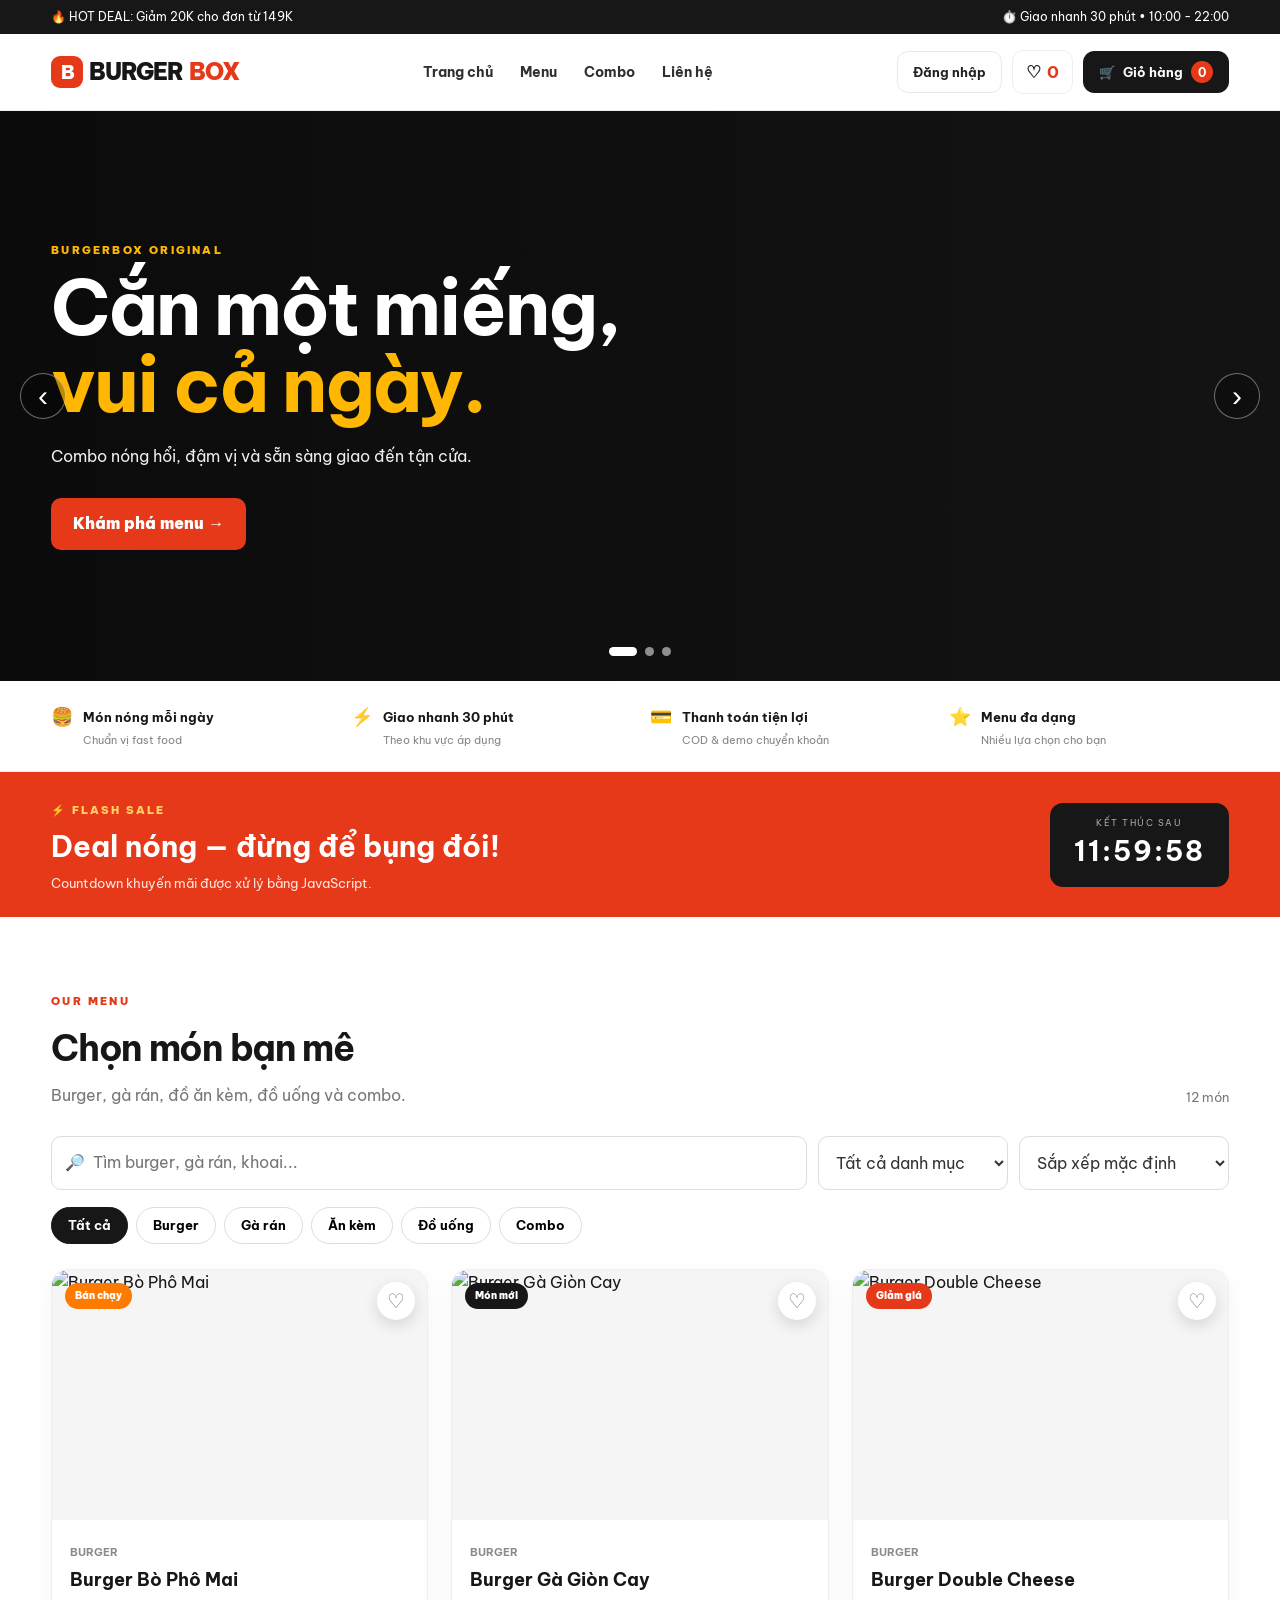
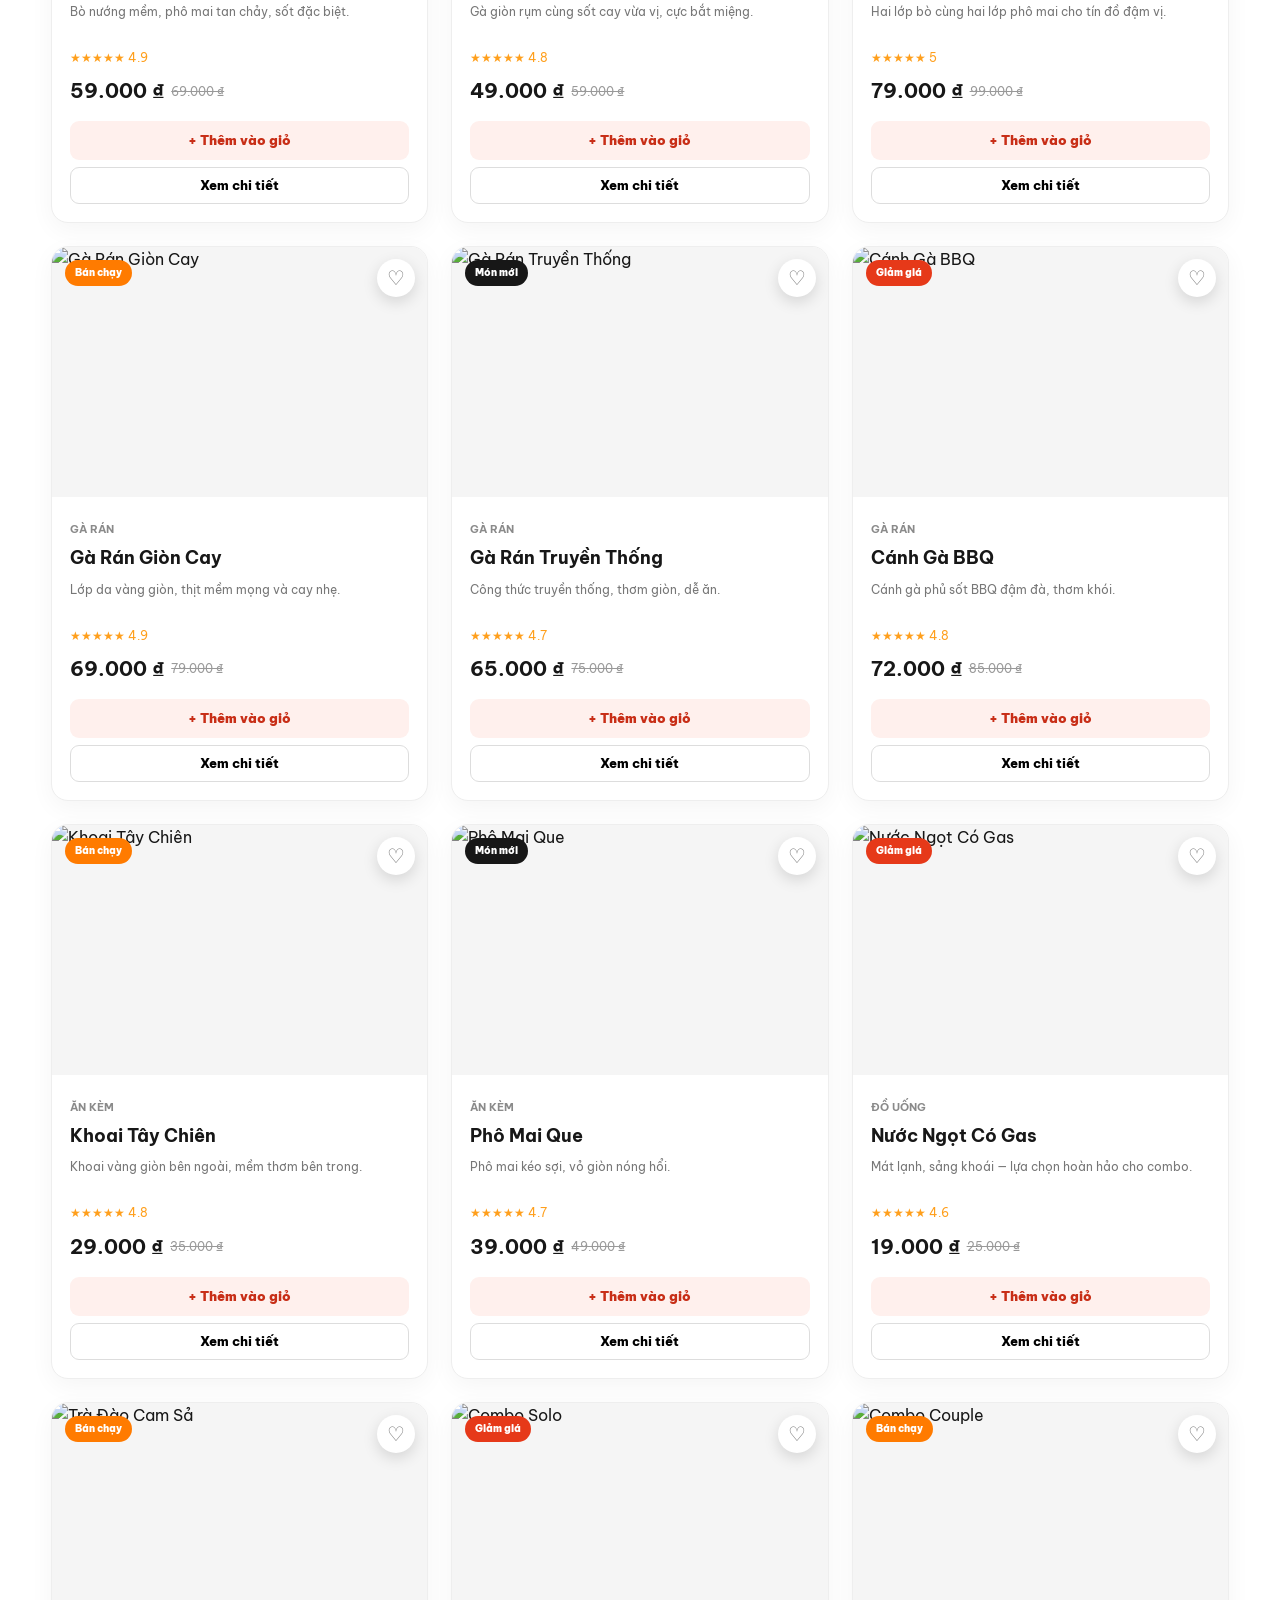
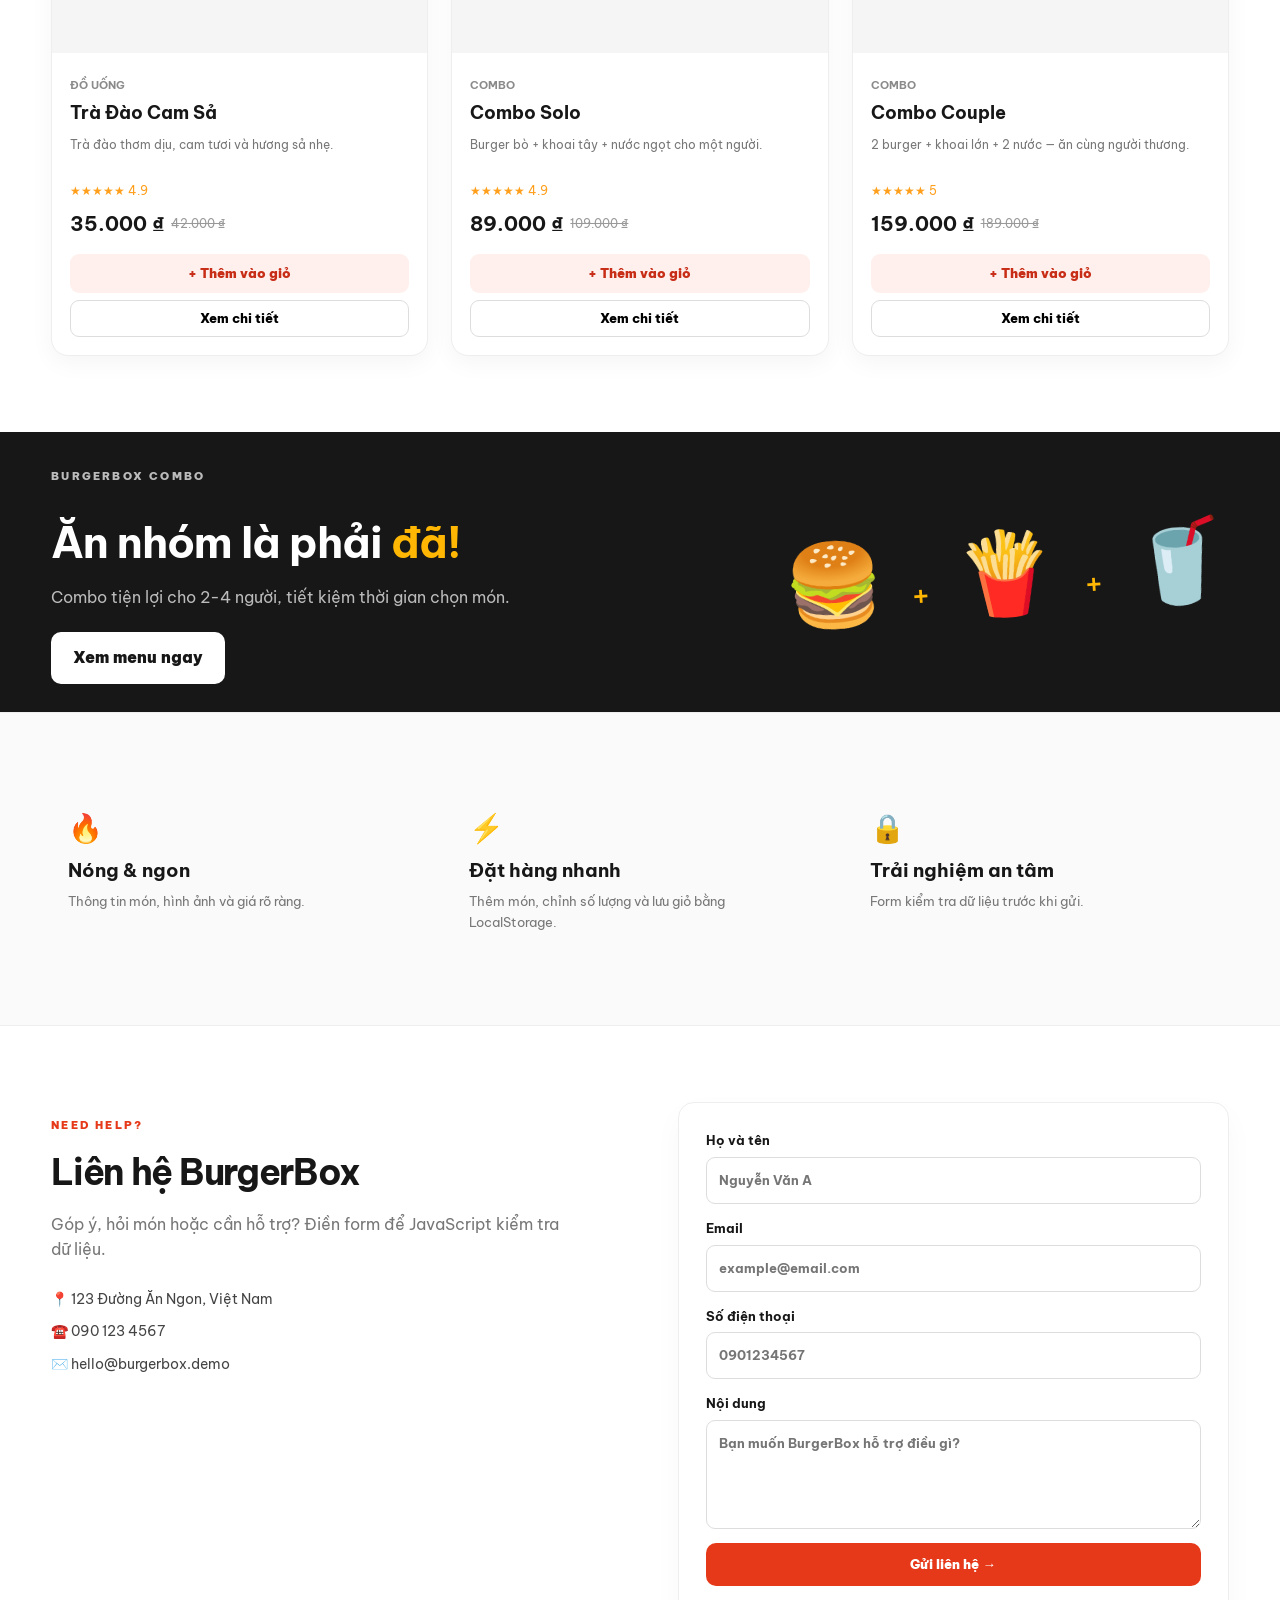
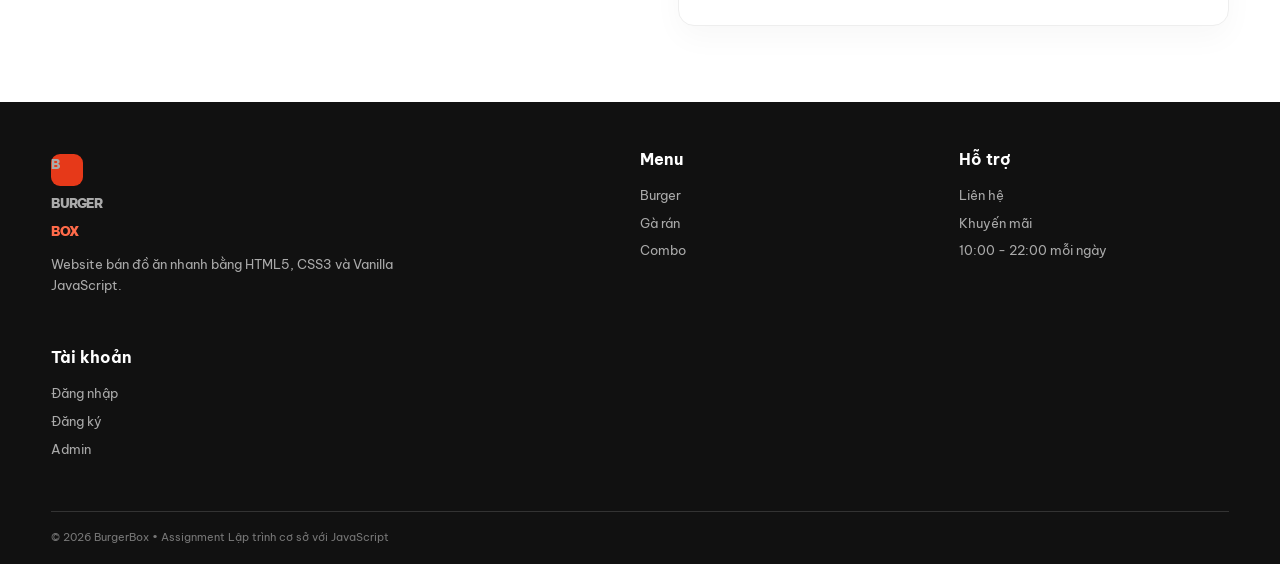
==== commit 097a064f: "Refresh stylesheet cache for updated BurgerBox header" ====
--- a/index.html
+++ b/index.html
@@ -1 +1 @@
-<!DOCTYPE html><html lang="vi"><head><meta charset="UTF-8"><meta name="viewport" content="width=device-width,initial-scale=1"><meta name="description" content="BurgerBox - Fast Food & Delivery"><title>BurgerBox | Fast Food & Delivery</title><link rel="preconnect" href="https://fonts.googleapis.com"><link rel="stylesheet" href="https://fonts.googleapis.com/css2?family=Be+Vietnam+Pro:wght@400;500;600;700;800;900&display=swap"><link rel="stylesheet" href="css/style.css"></head><body><div class="topbar"><div class="container topbar-inner"><span>🔥 HOT DEAL: Giảm 20K cho đơn từ 149K</span><span>⏱️ Giao nhanh 30 phút • 10:00 - 22:00</span></div></div><header class="header"><div class="container nav"><a class="logo" href="#home"><span class="logo-mark">B</span>BURGER<span>BOX</span></a><nav><a href="#home">Trang chủ</a><a href="#products">Menu</a><a href="#combo">Combo</a><a href="#contact">Liên hệ</a></nav><div class="nav-actions"><a class="login-link" id="accountLink" href="login.html">Đăng nhập</a><button class="icon-button" id="favoriteButton">♡ <b id="favoriteCount">0</b></button><button class="cart-button" id="cartButton">🛒 <span>Giỏ hàng</span><b id="cartCount">0</b></button></div></div></header><main><section id="home" class="hero"><div class="slider" id="slider"><div class="slide active"><div class="container hero-copy"><p class="eyebrow">BURGERBOX ORIGINAL</p><h1>Cắn một miếng,<br><em>vui cả ngày.</em></h1><p>Combo nóng hổi, đậm vị và sẵn sàng giao đến tận cửa.</p><a href="#products" class="btn">Khám phá menu →</a></div></div><div class="slide"><div class="container hero-copy"><p class="eyebrow">FLASH SALE HÔM NAY</p><h1>Deal ngon<br><em>giá siêu mềm.</em></h1><p>Ưu đãi giới hạn mỗi ngày. Chọn món yêu thích trước khi hết deal!</p><a href="#sale" class="btn">Săn deal ngay →</a></div></div><div class="slide"><div class="container hero-copy"><p class="eyebrow">FAMILY COMBO</p><h1>Ăn cùng nhau,<br><em>vui hơn nhiều.</em></h1><p>Combo nhóm tiện lợi cho 2-4 người, tiết kiệm và đủ món.</p><a href="#combo" class="btn">Xem combo →</a></div></div><button class="slider-control prev" id="prevSlide">‹</button><button class="slider-control next" id="nextSlide">›</button><div class="dots" id="sliderDots"></div></div></section><section class="trust-strip"><div class="container trust-grid"><div>🍔 <strong>Món nóng mỗi ngày</strong><small>Chuẩn vị fast food</small></div><div>⚡ <strong>Giao nhanh 30 phút</strong><small>Theo khu vực áp dụng</small></div><div>💳 <strong>Thanh toán tiện lợi</strong><small>COD & demo chuyển khoản</small></div><div>⭐ <strong>Menu đa dạng</strong><small>Nhiều lựa chọn cho bạn</small></div></div></section><section class="sale-section" id="sale"><div class="container sale-content"><div><span class="sale-label">⚡ FLASH SALE</span><h2>Deal nóng — đừng để bụng đói!</h2><p>Countdown khuyến mãi được xử lý bằng JavaScript.</p></div><div class="countdown-box"><small>KẾT THÚC SAU</small><strong id="countdown">00:00:00</strong></div></div></section><section id="products" class="section container"><div class="section-heading"><div><p class="eyebrow">OUR MENU</p><h2>Chọn món bạn mê</h2><p class="section-subtitle">Burger, gà rán, đồ ăn kèm, đồ uống và combo.</p></div><div class="result-count" id="resultCount"></div></div><div class="toolbar"><div class="search-box">🔎<input id="searchInput" type="search" placeholder="Tìm burger, gà rán, khoai..." aria-label="Tìm kiếm"></div><select id="categoryFilter"><option value="all">Tất cả danh mục</option></select><select id="sortFilter"><option value="default">Sắp xếp mặc định</option><option value="priceAsc">Giá thấp → cao</option><option value="priceDesc">Giá cao → thấp</option><option value="name">Tên A → Z</option></select></div><div id="categoryTabs" class="category-tabs"></div><div id="productGrid" class="product-grid"></div><p id="emptyMessage" class="empty hidden">😥 Không tìm thấy món phù hợp.</p></section><section id="combo" class="combo-section"><div class="container combo-inner"><div><p class="eyebrow">BURGERBOX COMBO</p><h2>Ăn nhóm là phải <em>đã!</em></h2><p>Combo tiện lợi cho 2-4 người, tiết kiệm thời gian chọn món.</p><a href="#products" class="btn btn-light">Xem menu ngay</a></div><div class="combo-art">🍔 <span>+</span> 🍟 <span>+</span> 🥤</div></div></section><section class="section benefits"><div class="container benefits-grid"><div><span>🔥</span><h3>Nóng & ngon</h3><p>Thông tin món, hình ảnh và giá rõ ràng.</p></div><div><span>⚡</span><h3>Đặt hàng nhanh</h3><p>Thêm món, chỉnh số lượng và lưu giỏ bằng LocalStorage.</p></div><div><span>🔒</span><h3>Trải nghiệm an tâm</h3><p>Form kiểm tra dữ liệu trước khi gửi.</p></div></div></section><section id="contact" class="section container contact-section"><div class="contact-copy"><p class="eyebrow">NEED HELP?</p><h2>Liên hệ BurgerBox</h2><p>Góp ý, hỏi món hoặc cần hỗ trợ? Điền form để JavaScript kiểm tra dữ liệu.</p><div class="contact-points"><span>📍 123 Đường Ăn Ngon, Việt Nam</span><span>☎️ 090 123 4567</span><span>✉️ hello@burgerbox.demo</span></div></div><form id="contactForm" novalidate><label>Họ và tên<input id="name" type="text" placeholder="Nguyễn Văn A"></label><label>Email<input id="email" type="email" placeholder="example@email.com"></label><label>Số điện thoại<input id="phone" type="tel" placeholder="0901234567"></label><label>Nội dung<textarea id="message" rows="4" placeholder="Bạn muốn BurgerBox hỗ trợ điều gì?"></textarea></label><button class="btn full" type="submit">Gửi liên hệ →</button><p id="formMessage" class="form-message"></p></form></section></main><div class="modal hidden" id="cartModal"><div class="modal-card"><div class="modal-head"><div><p class="eyebrow">YOUR ORDER</p><h2>Giỏ hàng</h2></div><button id="closeCart">×</button></div><div id="cartItems"></div><div class="cart-total"><span>Tổng cộng</span><strong id="cartTotal">0 ₫</strong></div><button class="btn full" id="checkoutButton">Tiến hành đặt hàng →</button></div></div><div class="modal hidden" id="detailModal"><div class="modal-card detail-card"><button class="modal-close-floating" id="closeDetail">×</button><div id="detailContent"></div></div></div><div class="modal hidden" id="checkoutModal"><div class="modal-card"><div class="modal-head"><div><p class="eyebrow">CHECKOUT</p><h2>Thông tin nhận hàng</h2></div><button id="closeCheckout">×</button></div><form id="checkoutForm" novalidate><label>Họ tên<input id="checkoutName" type="text" placeholder="Nguyễn Văn A"></label><label>Số điện thoại<input id="checkoutPhone" type="tel" placeholder="0901234567"></label><label>Địa chỉ giao hàng<textarea id="checkoutAddress" rows="3" placeholder="Số nhà, đường, phường/xã..."></textarea></label><label>Phương thức thanh toán<select id="paymentMethod"><option>Thanh toán khi nhận hàng (COD)</option><option>Chuyển khoản (Demo)</option></select></label><button class="btn full" type="submit">Xác nhận đặt hàng 🎉</button><p id="checkoutMessage" class="form-message"></p></form></div></div><div class="toast" id="toast"></div><footer><div class="container footer-grid"><div><a class="logo footer-logo" href="#home"><span class="logo-mark">B</span>BURGER<span>BOX</span></a><p>Website bán đồ ăn nhanh bằng HTML5, CSS3 và Vanilla JavaScript.</p></div><div><strong>Menu</strong><a href="#products">Burger</a><a href="#products">Gà rán</a><a href="#products">Combo</a></div><div><strong>Hỗ trợ</strong><a href="#contact">Liên hệ</a><a href="#sale">Khuyến mãi</a><span>10:00 - 22:00 mỗi ngày</span></div><div><strong>Tài khoản</strong><a href="login.html">Đăng nhập</a><a href="register.html">Đăng ký</a><a href="admin.html">Admin</a></div></div><div class="container footer-bottom">© 2026 BurgerBox • Assignment Lập trình cơ sở với JavaScript</div></footer><script src="js/data.js"></script><script src="js/auth.js"></script><script src="js/slider.js"></script><script src="js/cart.js"></script><script src="js/form.js"></script><script src="js/app.js"></script><script>const session=getSession(),account=document.getElementById('accountLink');if(session){account.textContent='👤 '+session.name;account.href=session.role==='admin'?'admin.html':'account.html';const out=document.createElement('button');out.className='logout-link';out.textContent='Đăng xuất';out.onclick=logout;account.parentNode.insertBefore(out,document.getElementById('favoriteButton'));}</script></body></html>+<!DOCTYPE html><html lang="vi"><head><meta charset="UTF-8"><meta name="viewport" content="width=device-width,initial-scale=1"><meta name="description" content="BurgerBox - Fast Food & Delivery"><title>BurgerBox | Fast Food & Delivery</title><link rel="preconnect" href="https://fonts.googleapis.com"><link rel="stylesheet" href="https://fonts.googleapis.com/css2?family=Be+Vietnam+Pro:wght@400;500;600;700;800;900&display=swap"><link rel="stylesheet" href="css/style.css?v=3"></head><body><div class="topbar"><div class="container topbar-inner"><span>🔥 HOT DEAL: Giảm 20K cho đơn từ 149K</span><span>⏱️ Giao nhanh 30 phút • 10:00 - 22:00</span></div></div><header class="header"><div class="container nav"><a class="logo" href="#home"><span class="logo-mark">B</span>BURGER<span>BOX</span></a><nav><a href="#home">Trang chủ</a><a href="#products">Menu</a><a href="#combo">Combo</a><a href="#contact">Liên hệ</a></nav><div class="nav-actions"><a class="login-link" id="accountLink" href="login.html">Đăng nhập</a><button class="icon-button" id="favoriteButton">♡ <b id="favoriteCount">0</b></button><button class="cart-button" id="cartButton">🛒 <span>Giỏ hàng</span><b id="cartCount">0</b></button></div></div></header><main><section id="home" class="hero"><div class="slider" id="slider"><div class="slide active"><div class="container hero-copy"><p class="eyebrow">BURGERBOX ORIGINAL</p><h1>Cắn một miếng,<br><em>vui cả ngày.</em></h1><p>Combo nóng hổi, đậm vị và sẵn sàng giao đến tận cửa.</p><a href="#products" class="btn">Khám phá menu →</a></div></div><div class="slide"><div class="container hero-copy"><p class="eyebrow">FLASH SALE HÔM NAY</p><h1>Deal ngon<br><em>giá siêu mềm.</em></h1><p>Ưu đãi giới hạn mỗi ngày. Chọn món yêu thích trước khi hết deal!</p><a href="#sale" class="btn">Săn deal ngay →</a></div></div><div class="slide"><div class="container hero-copy"><p class="eyebrow">FAMILY COMBO</p><h1>Ăn cùng nhau,<br><em>vui hơn nhiều.</em></h1><p>Combo nhóm tiện lợi cho 2-4 người, tiết kiệm và đủ món.</p><a href="#combo" class="btn">Xem combo →</a></div></div><button class="slider-control prev" id="prevSlide">‹</button><button class="slider-control next" id="nextSlide">›</button><div class="dots" id="sliderDots"></div></div></section><section class="trust-strip"><div class="container trust-grid"><div>🍔 <strong>Món nóng mỗi ngày</strong><small>Chuẩn vị fast food</small></div><div>⚡ <strong>Giao nhanh 30 phút</strong><small>Theo khu vực áp dụng</small></div><div>💳 <strong>Thanh toán tiện lợi</strong><small>COD & demo chuyển khoản</small></div><div>⭐ <strong>Menu đa dạng</strong><small>Nhiều lựa chọn cho bạn</small></div></div></section><section class="sale-section" id="sale"><div class="container sale-content"><div><span class="sale-label">⚡ FLASH SALE</span><h2>Deal nóng — đừng để bụng đói!</h2><p>Countdown khuyến mãi được xử lý bằng JavaScript.</p></div><div class="countdown-box"><small>KẾT THÚC SAU</small><strong id="countdown">00:00:00</strong></div></div></section><section id="products" class="section container"><div class="section-heading"><div><p class="eyebrow">OUR MENU</p><h2>Chọn món bạn mê</h2><p class="section-subtitle">Burger, gà rán, đồ ăn kèm, đồ uống và combo.</p></div><div class="result-count" id="resultCount"></div></div><div class="toolbar"><div class="search-box">🔎<input id="searchInput" type="search" placeholder="Tìm burger, gà rán, khoai..." aria-label="Tìm kiếm"></div><select id="categoryFilter"><option value="all">Tất cả danh mục</option></select><select id="sortFilter"><option value="default">Sắp xếp mặc định</option><option value="priceAsc">Giá thấp → cao</option><option value="priceDesc">Giá cao → thấp</option><option value="name">Tên A → Z</option></select></div><div id="categoryTabs" class="category-tabs"></div><div id="productGrid" class="product-grid"></div><p id="emptyMessage" class="empty hidden">😥 Không tìm thấy món phù hợp.</p></section><section id="combo" class="combo-section"><div class="container combo-inner"><div><p class="eyebrow">BURGERBOX COMBO</p><h2>Ăn nhóm là phải <em>đã!</em></h2><p>Combo tiện lợi cho 2-4 người, tiết kiệm thời gian chọn món.</p><a href="#products" class="btn btn-light">Xem menu ngay</a></div><div class="combo-art">🍔 <span>+</span> 🍟 <span>+</span> 🥤</div></div></section><section class="section benefits"><div class="container benefits-grid"><div><span>🔥</span><h3>Nóng & ngon</h3><p>Thông tin món, hình ảnh và giá rõ ràng.</p></div><div><span>⚡</span><h3>Đặt hàng nhanh</h3><p>Thêm món, chỉnh số lượng và lưu giỏ bằng LocalStorage.</p></div><div><span>🔒</span><h3>Trải nghiệm an tâm</h3><p>Form kiểm tra dữ liệu trước khi gửi.</p></div></div></section><section id="contact" class="section container contact-section"><div class="contact-copy"><p class="eyebrow">NEED HELP?</p><h2>Liên hệ BurgerBox</h2><p>Góp ý, hỏi món hoặc cần hỗ trợ? Điền form để JavaScript kiểm tra dữ liệu.</p><div class="contact-points"><span>📍 123 Đường Ăn Ngon, Việt Nam</span><span>☎️ 090 123 4567</span><span>✉️ hello@burgerbox.demo</span></div></div><form id="contactForm" novalidate><label>Họ và tên<input id="name" type="text" placeholder="Nguyễn Văn A"></label><label>Email<input id="email" type="email" placeholder="example@email.com"></label><label>Số điện thoại<input id="phone" type="tel" placeholder="0901234567"></label><label>Nội dung<textarea id="message" rows="4" placeholder="Bạn muốn BurgerBox hỗ trợ điều gì?"></textarea></label><button class="btn full" type="submit">Gửi liên hệ →</button><p id="formMessage" class="form-message"></p></form></section></main><div class="modal hidden" id="cartModal"><div class="modal-card"><div class="modal-head"><div><p class="eyebrow">YOUR ORDER</p><h2>Giỏ hàng</h2></div><button id="closeCart">×</button></div><div id="cartItems"></div><div class="cart-total"><span>Tạm tính</span><strong id="cartTotal">0 ₫</strong></div><button class="btn full" id="checkoutButton">Tiến hành đặt hàng →</button></div></div><div class="modal hidden" id="detailModal"><div class="modal-card detail-card"><button class="modal-close-floating" id="closeDetail">×</button><div id="detailContent"></div></div></div><div class="modal hidden" id="checkoutModal"><div class="modal-card"><div class="modal-head"><div><p class="eyebrow">CHECKOUT</p><h2>Thông tin nhận hàng</h2></div><button id="closeCheckout">×</button></div><form id="checkoutForm" novalidate><label>Họ tên<input id="checkoutName" type="text" placeholder="Nguyễn Văn A"></label><label>Số điện thoại<input id="checkoutPhone" type="tel" placeholder="0901234567"></label><label>Địa chỉ giao hàng<textarea id="checkoutAddress" rows="3" placeholder="Số nhà, đường, phường/xã..."></textarea></label><label>Mã giảm giá<input id="couponCode" type="text" placeholder="Ví dụ: SALE10 hoặc BURGER20"></label><div id="couponMessage" class="form-message"></div><div class="checkout-summary"><span>Tạm tính</span><b id="checkoutSubtotal">0 ₫</b><span>Phí giao hàng</span><b id="checkoutShipping">0 ₫</b><span>Giảm giá</span><b id="checkoutDiscount">0 ₫</b><span class="checkout-grand">Thành tiền</span><strong id="checkoutGrandTotal">0 ₫</strong></div><label>Phương thức thanh toán<select id="paymentMethod"><option>Thanh toán khi nhận hàng (COD)</option><option>Chuyển khoản (Demo)</option></select></label><button type="button" class="btn secondary full" id="applyCoupon">Áp dụng mã giảm giá</button><button class="btn full" type="submit">Xác nhận đặt hàng 🎉</button><p id="checkoutMessage" class="form-message"></p></form></div></div><div class="toast" id="toast"></div><footer><div class="container footer-grid"><div><a class="logo footer-logo" href="#home"><span class="logo-mark">B</span>BURGER<span>BOX</span></a><p>Website bán đồ ăn nhanh bằng HTML5, CSS3 và Vanilla JavaScript.</p></div><div><strong>Menu</strong><a href="#products">Burger</a><a href="#products">Gà rán</a><a href="#products">Combo</a></div><div><strong>Hỗ trợ</strong><a href="#contact">Liên hệ</a><a href="#sale">Khuyến mãi</a><span>10:00 - 22:00 mỗi ngày</span></div><div><strong>Tài khoản</strong><a href="login.html">Đăng nhập</a><a href="register.html">Đăng ký</a><a href="admin.html">Admin</a></div></div><div class="container footer-bottom">© 2026 BurgerBox • Assignment Lập trình cơ sở với JavaScript</div></footer><script src="js/data.js"></script><script src="js/auth.js"></script><script src="js/slider.js"></script><script src="js/cart.js"></script><script src="js/form.js"></script><script src="js/app.js"></script><script>const session=getSession(),account=document.getElementById('accountLink');if(session){account.textContent='👤 '+session.name;account.href=session.role==='admin'?'admin.html':'account.html';const out=document.createElement('button');out.className='logout-link';out.textContent='Đăng xuất';out.onclick=logout;account.parentNode.insertBefore(out,document.getElementById('favoriteButton'));}</script></body></html>
--- a/css/style.css
+++ b/css/style.css
@@ -1 +1,43 @@
-*{box-sizing:border-box;margin:0;padding:0}html{scroll-behavior:smooth}body{font-family:'Be Vietnam Pro',Arial,sans-serif;color:#171717;background:#fff;line-height:1.6}.container{width:min(1180px,92%);margin:auto}.topbar{background:#171717;color:#fff;font-size:12px}.topbar-inner{min-height:34px;display:flex;justify-content:space-between;align-items:center}.header{position:sticky;top:0;z-index:30;background:rgba(255,255,255,.96);backdrop-filter:blur(14px);border-bottom:1px solid #eee}.nav{height:76px;display:flex;align-items:center;justify-content:space-between;gap:24px}.logo{font-size:23px;font-weight:900;color:#171717;text-decoration:none;letter-spacing:-1px;display:flex;align-items:center;gap:6px}.logo>span:last-child{color:#e63919}.logo-mark{display:grid;place-items:center;width:32px;height:32px;background:#e63919;color:#fff;border-radius:9px;font-size:19px}.nav nav{display:flex;gap:27px}.nav nav a{color:#303030;text-decoration:none;font-weight:700;font-size:14px}.nav nav a:hover{color:#e63919}.nav-actions{display:flex;gap:8px}.icon-button,.cart-button{border:1px solid #eee;background:#fff;color:#222;padding:10px 13px;border-radius:11px;cursor:pointer;font-family:inherit;font-weight:700}.icon-button b{color:#e63919}.cart-button{background:#171717;color:#fff;border-color:#171717}.cart-button b{background:#e63919;border-radius:20px;padding:2px 7px;margin-left:5px}.hero{background:#151515}.slider{height:570px;position:relative;overflow:hidden}.slide{position:absolute;inset:0;display:flex;align-items:center;opacity:0;visibility:hidden;transition:opacity .55s;background-size:cover;background-position:center}.slide:nth-child(1){background-image:linear-gradient(90deg,rgba(10,10,10,.9),rgba(10,10,10,.15)),url('https://images.unsplash.com/photo-1568901346375-23c9450c58cd?auto=format&fit=crop&w=1800&q=85')}.slide:nth-child(2){background-image:linear-gradient(90deg,rgba(10,10,10,.88),rgba(10,10,10,.18)),url('https://images.unsplash.com/photo-1561758033-d89a9ad46330?auto=format&fit=crop&w=1800&q=85')}.slide:nth-child(3){background-image:linear-gradient(90deg,rgba(10,10,10,.88),rgba(10,10,10,.18)),url('https://images.unsplash.com/photo-1541544741938-0af808871cc0?auto=format&fit=crop&w=1800&q=85')}.slide.active{opacity:1;visibility:visible}.hero-copy{width:min(1180px,92%);margin:auto;color:#fff}.eyebrow{font-size:11px;letter-spacing:2.2px;font-weight:900;color:#e63919;margin-bottom:9px}.hero-copy .eyebrow{color:#ffb703}.hero-copy h1{font-size:clamp(40px,6vw,76px);line-height:1.02;letter-spacing:-2px;margin-bottom:20px}.hero-copy h1 em{font-style:normal;color:#ffb703}.hero-copy>p:not(.eyebrow){max-width:540px;color:#eee;margin-bottom:29px;font-size:16px}.btn{display:inline-block;border:0;background:#e63919;color:#fff;text-decoration:none;padding:13px 22px;border-radius:10px;font-weight:900;cursor:pointer;font-family:inherit;transition:.2s}.btn:hover{transform:translateY(-2px);filter:brightness(1.05)}.btn-light{background:#fff;color:#171717}.slider-control{position:absolute;top:50%;transform:translateY(-50%);border:1px solid rgba(255,255,255,.4);background:rgba(0,0,0,.25);color:#fff;width:46px;height:46px;border-radius:50%;font-size:30px;cursor:pointer}.slider-control:hover{background:#e63919}.prev{left:20px}.next{right:20px}.dots{position:absolute;bottom:25px;left:50%;transform:translateX(-50%);display:flex;gap:8px}.dot{width:9px;height:9px;border-radius:50%;border:0;background:#fff8;cursor:pointer}.dot.active{width:28px;border-radius:8px;background:#fff}.trust-strip{border-bottom:1px solid #eee;background:#fff}.trust-grid{display:grid;grid-template-columns:repeat(4,1fr);gap:20px;padding:22px 0}.trust-grid div{display:grid;grid-template-columns:auto 1fr;column-gap:10px;align-items:center;font-size:18px}.trust-grid strong{font-size:13px}.trust-grid small{grid-column:2;color:#858585;font-size:11px}.sale-section{background:#e63919;color:#fff}.sale-content{min-height:145px;display:flex;align-items:center;justify-content:space-between;gap:30px}.sale-label{font-size:11px;font-weight:900;letter-spacing:2px;color:#ffd166}.sale-content h2{font-size:29px;margin:3px 0}.sale-content p{font-size:13px;color:#ffe6e0}.countdown-box{background:#171717;padding:13px 24px;border-radius:13px;text-align:center;min-width:170px}.countdown-box small{display:block;font-size:9px;color:#aaa;letter-spacing:1.5px}.countdown-box strong{font-size:27px;letter-spacing:2px}.section{padding:76px 0}.section-heading{display:flex;justify-content:space-between;align-items:end;gap:20px}.section-heading h2,.contact-section h2{font-size:36px;letter-spacing:-1.3px}.section-subtitle{color:#777;margin-top:5px}.result-count{font-size:13px;color:#777}.toolbar{display:grid;grid-template-columns:1fr 190px 210px;gap:11px;margin:28px 0 17px}.search-box{display:flex;align-items:center;gap:8px;border:1px solid #ddd;background:#fff;border-radius:10px;padding:0 13px}.search-box input{border:0;outline:0;width:100%;padding:13px 0;font:inherit}.toolbar select{padding:13px;border:1px solid #ddd;border-radius:10px;background:#fff;font:inherit;color:#333}.category-tabs{display:flex;gap:8px;flex-wrap:wrap;margin-bottom:25px}.tab{border:1px solid #ddd;background:#fff;padding:9px 16px;border-radius:30px;cursor:pointer;font-family:inherit;font-weight:700}.tab.active{background:#171717;color:#fff;border-color:#171717}.product-grid{display:grid;grid-template-columns:repeat(3,1fr);gap:23px}.product-card{background:#fff;border:1px solid #eee;border-radius:17px;overflow:hidden;transition:.25s;box-shadow:0 7px 25px rgba(0,0,0,.045)}.product-card:hover{transform:translateY(-6px);box-shadow:0 18px 38px rgba(0,0,0,.1)}.product-image{height:250px;position:relative;overflow:hidden;background:#f5f5f5}.product-image img{width:100%;height:100%;object-fit:cover;transition:.4s}.product-card:hover .product-image img{transform:scale(1.08)}.badge{position:absolute;top:13px;left:13px;padding:5px 10px;border-radius:20px;background:#171717;color:#fff;font-size:10px;font-weight:900}.badge.sale{background:#e63919}.badge.hot{background:#ff7b00}.favorite{position:absolute;right:12px;top:12px;width:38px;height:38px;border:0;border-radius:50%;background:#fff;color:#777;font-size:20px;cursor:pointer;box-shadow:0 5px 15px #0002}.favorite.active{color:#e63919}.product-info{padding:18px}.product-info small{color:#8a8a8a;font-size:11px;font-weight:700;text-transform:uppercase}.product-info h3{margin:3px 0 7px;font-size:18px}.product-description{color:#777;font-size:12px;min-height:38px}.rating{font-size:12px;color:#ff9f1c;margin:8px 0}.price{display:flex;align-items:center;gap:6px}.price strong{font-size:20px}.price del{color:#999;font-size:12px}.add-btn{width:100%;margin-top:14px;padding:11px;border:0;border-radius:9px;background:#fff0ed;color:#c82e17;font-weight:900;cursor:pointer;font-family:inherit}.add-btn:hover{background:#e63919;color:#fff}.quick-btn{width:100%;margin-top:7px;padding:9px;border:1px solid #ddd;border-radius:9px;background:#fff;font-weight:800;cursor:pointer;font-family:inherit}.combo-section{background:#171717;color:#fff;overflow:hidden}.combo-inner{min-height:280px;display:flex;align-items:center;justify-content:space-between}.combo-inner h2{font-size:43px;letter-spacing:-1px}.combo-inner h2 em{font-style:normal;color:#ffb703}.combo-inner p{color:#bbb;margin:8px 0 22px}.combo-art{font-size:80px;white-space:nowrap;transform:rotate(-4deg)}.combo-art span{font-size:35px;color:#ffb703;margin:0 8px}.benefits{background:#fafafa;border-top:1px solid #eee;border-bottom:1px solid #eee}.benefits-grid{display:grid;grid-template-columns:repeat(3,1fr);gap:25px}.benefits-grid div{padding:17px}.benefits-grid span{font-size:28px}.benefits-grid h3{margin:5px 0}.benefits-grid p{color:#777;font-size:13px}.contact-section{display:grid;grid-template-columns:1fr 1fr;gap:75px}.contact-copy{padding-top:15px}.contact-copy>p:not(.eyebrow){color:#777;max-width:510px;margin-top:10px}.contact-points{display:grid;gap:10px;margin-top:25px;color:#444;font-size:14px}.contact-section form{background:#fff;padding:27px;border-radius:16px;border:1px solid #eee;box-shadow:0 12px 30px #00000008}.contact-section label,.modal-card label{display:block;font-weight:700;font-size:13px;margin-bottom:14px}.contact-section input,.contact-section textarea,.modal-card input,.modal-card textarea,.modal-card select{display:block;width:100%;margin-top:6px;padding:12px;border:1px solid #ddd;border-radius:9px;font:inherit;outline:none}.contact-section input:focus,.contact-section textarea:focus,.modal-card input:focus,.modal-card textarea:focus{border-color:#e63919;box-shadow:0 0 0 3px #e6391912}.field-error{display:block;color:#d62828;font-size:11px;margin-top:4px;min-height:15px}.form-message{margin-top:12px;font-weight:700;font-size:13px}.form-message.error{color:#d62828}.form-message.success{color:#16875b}.hidden{display:none!important}.modal{position:fixed;z-index:100;inset:0;background:rgba(0,0,0,.68);display:grid;place-items:center;padding:20px}.modal-card{background:#fff;width:min(680px,100%);max-height:88vh;overflow:auto;border-radius:17px;padding:23px}.modal-head{display:flex;justify-content:space-between;align-items:center;border-bottom:1px solid #eee;padding-bottom:13px;margin-bottom:10px}.modal-head h2{font-size:25px}.modal-head button{border:0;background:none;font-size:31px;cursor:pointer}.modal-close-floating{position:absolute;margin:-10px 0 0 -10px;right:25px;border:0;background:#fff;width:38px;height:38px;border-radius:50%;font-size:26px;cursor:pointer;z-index:2}.detail-card{position:relative}.detail-layout{display:grid;grid-template-columns:1fr 1fr;gap:24px;align-items:center}.detail-layout img{width:100%;height:300px;object-fit:cover;border-radius:14px}.detail-layout h2{font-size:29px}.detail-layout p{color:#777;font-size:13px;margin:9px 0 15px}.detail-price{font-size:23px;font-weight:900;color:#e63919}.cart-item{display:grid;grid-template-columns:62px 1fr auto auto;gap:12px;align-items:center;padding:13px 0;border-bottom:1px solid #eee}.cart-item img{width:62px;height:62px;border-radius:9px;object-fit:cover}.cart-item-info{display:grid}.cart-item-info span{font-size:12px;color:#777}.quantity{display:flex;align-items:center;gap:8px}.quantity button{width:29px;height:29px;border:1px solid #ddd;background:#fff;border-radius:6px;cursor:pointer}.remove{border:0;background:none;color:#d62828;cursor:pointer;font-family:inherit}.cart-total{display:flex;justify-content:space-between;font-size:19px;padding:18px 0}.full{width:100%}.empty,.empty-cart{text-align:center;padding:40px;color:#777}.toast{position:fixed;z-index:200;right:22px;bottom:22px;background:#171717;color:#fff;padding:13px 17px;border-radius:10px;box-shadow:0 10px 30px #0004;transform:translateY(25px);opacity:0;pointer-events:none;transition:.25s;font-size:13px;font-weight:700}.toast.show{transform:translateY(0);opacity:1}.footer-grid{display:grid;grid-template-columns:2fr 1fr 1fr;gap:50px;padding:45px 0}.footer-grid p{color:#aaa;max-width:410px;margin-top:12px;font-size:13px}.footer-grid strong{display:block;color:#fff;margin-bottom:12px}.footer-grid a,.footer-grid span{display:block;color:#aaa;text-decoration:none;font-size:13px;margin:7px 0}.footer-grid a:hover{color:#fff}.footer-logo{color:#fff}.footer-logo>span:last-child{color:#ff6b4a}.footer-bottom{border-top:1px solid #333;padding:17px 0;color:#777;font-size:11px}footer{background:#111;color:#fff}@media(max-width:900px){.nav nav{display:none}.product-grid{grid-template-columns:repeat(2,1fr)}.toolbar{grid-template-columns:1fr 1fr}.search-box{grid-column:1/-1}.contact-section{grid-template-columns:1fr;gap:35px}.trust-grid{grid-template-columns:repeat(2,1fr)}.combo-art{font-size:60px}.footer-grid{grid-template-columns:1fr 1fr}}@media(max-width:620px){.topbar-inner{justify-content:center}.topbar-inner span:last-child{display:none}.nav{height:68px}.logo{font-size:19px}.icon-button{display:none}.cart-button span{display:none}.slider{height:500px}.hero-copy h1{font-size:45px}.slider-control{width:40px;height:40px}.sale-content{padding:24px 0;display:grid}.countdown-box{width:100%}.section{padding:55px 0}.section-heading h2,.contact-section h2{font-size:29px}.toolbar{grid-template-columns:1fr}.search-box{grid-column:auto}.product-grid,.benefits-grid,.trust-grid{grid-template-columns:1fr}.product-image{height:235px}.combo-inner{padding:35px 0;display:block}.combo-inner h2{font-size:35px}.combo-art{margin-top:25px;font-size:45px}.detail-layout{grid-template-columns:1fr}.detail-layout img{height:230px}.cart-item{grid-template-columns:55px 1fr}.quantity,.remove{grid-column:2}.footer-grid{grid-template-columns:1fr}}+*{box-sizing:border-box;margin:0;padding:0}html{scroll-behavior:smooth}body{font-family:'Be Vietnam Pro',Arial,sans-serif;color:#171717;background:#fff;line-height:1.6}.container{width:min(1180px,92%);margin:auto}.topbar{background:#171717;color:#fff;font-size:12px}.topbar-inner{min-height:34px;display:flex;justify-content:space-between;align-items:center}.header{position:sticky;top:0;z-index:30;background:rgba(255,255,255,.96);backdrop-filter:blur(14px);border-bottom:1px solid #eee}.nav{height:76px;display:flex;align-items:center;justify-content:space-between;gap:24px}.logo{font-size:23px;font-weight:900;color:#171717;text-decoration:none;letter-spacing:-1px;display:flex;align-items:center;gap:6px}.logo>span:last-child{color:#e63919}.logo-mark{display:grid;place-items:center;width:32px;height:32px;background:#e63919;color:#fff;border-radius:9px;font-size:19px}.nav nav{display:flex;gap:27px}.nav nav a{color:#303030;text-decoration:none;font-weight:700;font-size:14px}.nav nav a:hover{color:#e63919}.nav-actions{display:flex;gap:8px}.icon-button,.cart-button{border:1px solid #eee;background:#fff;color:#222;padding:10px 13px;border-radius:11px;cursor:pointer;font-family:inherit;font-weight:700}.icon-button b{color:#e63919}.cart-button{background:#171717;color:#fff;border-color:#171717}.cart-button b{background:#e63919;border-radius:20px;padding:2px 7px;margin-left:5px}.hero{background:#151515}.slider{height:570px;position:relative;overflow:hidden}.slide{position:absolute;inset:0;display:flex;align-items:center;opacity:0;visibility:hidden;transition:opacity .55s;background-size:cover;background-position:center}.slide:nth-child(1){background-image:linear-gradient(90deg,rgba(10,10,10,.9),rgba(10,10,10,.15)),url('https://images.unsplash.com/photo-1568901346375-23c9450c58cd?auto=format&fit=crop&w=1800&q=85')}.slide:nth-child(2){background-image:linear-gradient(90deg,rgba(10,10,10,.88),rgba(10,10,10,.18)),url('https://images.unsplash.com/photo-1561758033-d89a9ad46330?auto=format&fit=crop&w=1800&q=85')}.slide:nth-child(3){background-image:linear-gradient(90deg,rgba(10,10,10,.88),rgba(10,10,10,.18)),url('https://images.unsplash.com/photo-1541544741938-0af808871cc0?auto=format&fit=crop&w=1800&q=85')}.slide.active{opacity:1;visibility:visible}.hero-copy{width:min(1180px,92%);margin:auto;color:#fff}.eyebrow{font-size:11px;letter-spacing:2.2px;font-weight:900;color:#e63919;margin-bottom:9px}.hero-copy .eyebrow{color:#ffb703}.hero-copy h1{font-size:clamp(40px,6vw,76px);line-height:1.02;letter-spacing:-2px;margin-bottom:20px}.hero-copy h1 em{font-style:normal;color:#ffb703}.hero-copy>p:not(.eyebrow){max-width:540px;color:#eee;margin-bottom:29px;font-size:16px}.btn{display:inline-block;border:0;background:#e63919;color:#fff;text-decoration:none;padding:13px 22px;border-radius:10px;font-weight:900;cursor:pointer;font-family:inherit;transition:.2s}.btn:hover{transform:translateY(-2px);filter:brightness(1.05)}.btn-light{background:#fff;color:#171717}.slider-control{position:absolute;top:50%;transform:translateY(-50%);border:1px solid rgba(255,255,255,.4);background:rgba(0,0,0,.25);color:#fff;width:46px;height:46px;border-radius:50%;font-size:30px;cursor:pointer}.slider-control:hover{background:#e63919}.prev{left:20px}.next{right:20px}.dots{position:absolute;bottom:25px;left:50%;transform:translateX(-50%);display:flex;gap:8px}.dot{width:9px;height:9px;border-radius:50%;border:0;background:#fff8;cursor:pointer}.dot.active{width:28px;border-radius:8px;background:#fff}.trust-strip{border-bottom:1px solid #eee;background:#fff}.trust-grid{display:grid;grid-template-columns:repeat(4,1fr);gap:20px;padding:22px 0}.trust-grid div{display:grid;grid-template-columns:auto 1fr;column-gap:10px;align-items:center;font-size:18px}.trust-grid strong{font-size:13px}.trust-grid small{grid-column:2;color:#858585;font-size:11px}.sale-section{background:#e63919;color:#fff}.sale-content{min-height:145px;display:flex;align-items:center;justify-content:space-between;gap:30px}.sale-label{font-size:11px;font-weight:900;letter-spacing:2px;color:#ffd166}.sale-content h2{font-size:29px;margin:3px 0}.sale-content p{font-size:13px;color:#ffe6e0}.countdown-box{background:#171717;padding:13px 24px;border-radius:13px;text-align:center;min-width:170px}.countdown-box small{display:block;font-size:9px;color:#aaa;letter-spacing:1.5px}.countdown-box strong{font-size:27px;letter-spacing:2px}.section{padding:76px 0}.section-heading{display:flex;justify-content:space-between;align-items:end;gap:20px}.section-heading h2,.contact-section h2{font-size:36px;letter-spacing:-1.3px}.section-subtitle{color:#777;margin-top:5px}.result-count{font-size:13px;color:#777}.toolbar{display:grid;grid-template-columns:1fr 190px 210px;gap:11px;margin:28px 0 17px}.search-box{display:flex;align-items:center;gap:8px;border:1px solid #ddd;background:#fff;border-radius:10px;padding:0 13px}.search-box input{border:0;outline:0;width:100%;padding:13px 0;font:inherit}.toolbar select{padding:13px;border:1px solid #ddd;border-radius:10px;background:#fff;font:inherit;color:#333}.category-tabs{display:flex;gap:8px;flex-wrap:wrap;margin-bottom:25px}.tab{border:1px solid #ddd;background:#fff;padding:9px 16px;border-radius:30px;cursor:pointer;font-family:inherit;font-weight:700}.tab.active{background:#171717;color:#fff;border-color:#171717}.product-grid{display:grid;grid-template-columns:repeat(3,1fr);gap:23px}.product-card{background:#fff;border:1px solid #eee;border-radius:17px;overflow:hidden;transition:.25s;box-shadow:0 7px 25px rgba(0,0,0,.045)}.product-card:hover{transform:translateY(-6px);box-shadow:0 18px 38px rgba(0,0,0,.1)}.product-image{height:250px;position:relative;overflow:hidden;background:#f5f5f5}.product-image img{width:100%;height:100%;object-fit:cover;transition:.4s}.product-card:hover .product-image img{transform:scale(1.08)}.badge{position:absolute;top:13px;left:13px;padding:5px 10px;border-radius:20px;background:#171717;color:#fff;font-size:10px;font-weight:900}.badge.sale{background:#e63919}.badge.hot{background:#ff7b00}.favorite{position:absolute;right:12px;top:12px;width:38px;height:38px;border:0;border-radius:50%;background:#fff;color:#777;font-size:20px;cursor:pointer;box-shadow:0 5px 15px #0002}.favorite.active{color:#e63919}.product-info{padding:18px}.product-info small{color:#8a8a8a;font-size:11px;font-weight:700;text-transform:uppercase}.product-info h3{margin:3px 0 7px;font-size:18px}.product-description{color:#777;font-size:12px;min-height:38px}.rating{font-size:12px;color:#ff9f1c;margin:8px 0}.price{display:flex;align-items:center;gap:6px}.price strong{font-size:20px}.price del{color:#999;font-size:12px}.add-btn{width:100%;margin-top:14px;padding:11px;border:0;border-radius:9px;background:#fff0ed;color:#c82e17;font-weight:900;cursor:pointer;font-family:inherit}.add-btn:hover{background:#e63919;color:#fff}.quick-btn{width:100%;margin-top:7px;padding:9px;border:1px solid #ddd;border-radius:9px;background:#fff;font-weight:800;cursor:pointer;font-family:inherit}.combo-section{background:#171717;color:#fff;overflow:hidden}.combo-inner{min-height:280px;display:flex;align-items:center;justify-content:space-between}.combo-inner h2{font-size:43px;letter-spacing:-1px}.combo-inner h2 em{font-style:normal;color:#ffb703}.combo-inner p{color:#bbb;margin:8px 0 22px}.combo-art{font-size:80px;white-space:nowrap;transform:rotate(-4deg)}.combo-art span{font-size:35px;color:#ffb703;margin:0 8px}.benefits{background:#fafafa;border-top:1px solid #eee;border-bottom:1px solid #eee}.benefits-grid{display:grid;grid-template-columns:repeat(3,1fr);gap:25px}.benefits-grid div{padding:17px}.benefits-grid span{font-size:28px}.benefits-grid h3{margin:5px 0}.benefits-grid p{color:#777;font-size:13px}.contact-section{display:grid;grid-template-columns:1fr 1fr;gap:75px}.contact-copy{padding-top:15px}.contact-copy>p:not(.eyebrow){color:#777;max-width:510px;margin-top:10px}.contact-points{display:grid;gap:10px;margin-top:25px;color:#444;font-size:14px}.contact-section form{background:#fff;padding:27px;border-radius:16px;border:1px solid #eee;box-shadow:0 12px 30px #00000008}.contact-section label,.modal-card label{display:block;font-weight:700;font-size:13px;margin-bottom:14px}.contact-section input,.contact-section textarea,.modal-card input,.modal-card textarea,.modal-card select{display:block;width:100%;margin-top:6px;padding:12px;border:1px solid #ddd;border-radius:9px;font:inherit;outline:none}.contact-section input:focus,.contact-section textarea:focus,.modal-card input:focus,.modal-card textarea:focus{border-color:#e63919;box-shadow:0 0 0 3px #e6391912}.field-error{display:block;color:#d62828;font-size:11px;margin-top:4px;min-height:15px}.form-message{margin-top:12px;font-weight:700;font-size:13px}.form-message.error{color:#d62828}.form-message.success{color:#16875b}.hidden{display:none!important}.modal{position:fixed;z-index:100;inset:0;background:rgba(0,0,0,.68);display:grid;place-items:center;padding:20px}.modal-card{background:#fff;width:min(680px,100%);max-height:88vh;overflow:auto;border-radius:17px;padding:23px}.modal-head{display:flex;justify-content:space-between;align-items:center;border-bottom:1px solid #eee;padding-bottom:13px;margin-bottom:10px}.modal-head h2{font-size:25px}.modal-head button{border:0;background:none;font-size:31px;cursor:pointer}.modal-close-floating{position:absolute;margin:-10px 0 0 -10px;right:25px;border:0;background:#fff;width:38px;height:38px;border-radius:50%;font-size:26px;cursor:pointer;z-index:2}.detail-card{position:relative}.detail-layout{display:grid;grid-template-columns:1fr 1fr;gap:24px;align-items:center}.detail-layout img{width:100%;height:300px;object-fit:cover;border-radius:14px}.detail-layout h2{font-size:29px}.detail-layout p{color:#777;font-size:13px;margin:9px 0 15px}.detail-price{font-size:23px;font-weight:900;color:#e63919}.cart-item{display:grid;grid-template-columns:62px 1fr auto auto;gap:12px;align-items:center;padding:13px 0;border-bottom:1px solid #eee}.cart-item img{width:62px;height:62px;border-radius:9px;object-fit:cover}.cart-item-info{display:grid}.cart-item-info span{font-size:12px;color:#777}.quantity{display:flex;align-items:center;gap:8px}.quantity button{width:29px;height:29px;border:1px solid #ddd;background:#fff;border-radius:6px;cursor:pointer}.remove{border:0;background:none;color:#d62828;cursor:pointer;font-family:inherit}.cart-total{display:flex;justify-content:space-between;font-size:19px;padding:18px 0}.full{width:100%}.empty,.empty-cart{text-align:center;padding:40px;color:#777}.toast{position:fixed;z-index:200;right:22px;bottom:22px;background:#171717;color:#fff;padding:13px 17px;border-radius:10px;box-shadow:0 10px 30px #0004;transform:translateY(25px);opacity:0;pointer-events:none;transition:.25s;font-size:13px;font-weight:700}.toast.show{transform:translateY(0);opacity:1}.footer-grid{display:grid;grid-template-columns:2fr 1fr 1fr;gap:50px;padding:45px 0}.footer-grid p{color:#aaa;max-width:410px;margin-top:12px;font-size:13px}.footer-grid strong{display:block;color:#fff;margin-bottom:12px}.footer-grid a,.footer-grid span{display:block;color:#aaa;text-decoration:none;font-size:13px;margin:7px 0}.footer-grid a:hover{color:#fff}.footer-logo{color:#fff}.footer-logo>span:last-child{color:#ff6b4a}.footer-bottom{border-top:1px solid #333;padding:17px 0;color:#777;font-size:11px}footer{background:#111;color:#fff}@media(max-width:900px){.nav nav{display:none}.product-grid{grid-template-columns:repeat(2,1fr)}.toolbar{grid-template-columns:1fr 1fr}.search-box{grid-column:1/-1}.contact-section{grid-template-columns:1fr;gap:35px}.trust-grid{grid-template-columns:repeat(2,1fr)}.combo-art{font-size:60px}.footer-grid{grid-template-columns:1fr 1fr}}@media(max-width:620px){.topbar-inner{justify-content:center}.topbar-inner span:last-child{display:none}.nav{height:68px}.logo{font-size:19px}.icon-button{display:none}.cart-button span{display:none}.slider{height:500px}.hero-copy h1{font-size:45px}.slider-control{width:40px;height:40px}.sale-content{padding:24px 0;display:grid}.countdown-box{width:100%}.section{padding:55px 0}.section-heading h2,.contact-section h2{font-size:29px}.toolbar{grid-template-columns:1fr}.search-box{grid-column:auto}.product-grid,.benefits-grid,.trust-grid{grid-template-columns:1fr}.product-image{height:235px}.combo-inner{padding:35px 0;display:block}.combo-inner h2{font-size:35px}.combo-art{margin-top:25px;font-size:45px}.detail-layout{grid-template-columns:1fr}.detail-layout img{height:230px}.cart-item{grid-template-columns:55px 1fr}.quantity,.remove{grid-column:2}.footer-grid{grid-template-columns:1fr}}.field-error{display:block;color:#c62828;font-size:12px;font-weight:600;margin-top:5px}.contact-section input[aria-invalid="true"],.contact-section textarea[aria-invalid="true"]{border-color:#c62828;outline-color:#c62828}.form-message.error{color:#c62828;background:#fff0f0;border:1px solid #ffd0d0;padding:9px 12px;border-radius:8px}.form-message.success{color:#16794b;background:#edfff5;border:1px solid #b9efd1;padding:9px 12px;border-radius:8px}
+/* Header polish: consistent account actions and responsive layout */
+.nav{min-width:0}
+.nav-actions{align-items:center;justify-content:flex-end;gap:10px;flex-shrink:0}
+.login-link,.logout-link{display:inline-flex;align-items:center;justify-content:center;min-height:42px;padding:0 15px;border:1px solid #e8e8e8;border-radius:11px;background:#fff;color:#222;text-decoration:none;font:700 13px 'Be Vietnam Pro',Arial,sans-serif;white-space:nowrap;transition:background .2s,border-color .2s,color .2s}
+.login-link:hover,.logout-link:hover{border-color:#e63919;color:#e63919;background:#fff8f6}
+.logout-link{cursor:pointer}
+.icon-button{min-width:54px;min-height:42px;display:inline-flex;align-items:center;justify-content:center;gap:6px;font-size:17px}
+.cart-button{min-height:42px;display:inline-flex;align-items:center;justify-content:center;gap:8px;padding:0 15px;white-space:nowrap;font-size:13px}
+.cart-button b{display:inline-grid;place-items:center;min-width:22px;height:22px;padding:0 6px;margin:0;background:#e63919;color:#fff;font-size:12px}
+.topbar-inner{gap:16px}
+.topbar-inner span{white-space:nowrap}
+@media(max-width:1050px){.nav{gap:14px}.nav nav{gap:14px}.nav-actions{gap:7px}.login-link,.logout-link{padding:0 10px}.cart-button{padding:0 11px}}
+@media(max-width:760px){.nav{height:68px;gap:8px}.nav nav{display:none}.logo{font-size:19px;gap:4px;letter-spacing:-.7px}.logo-mark{width:29px;height:29px;font-size:17px;border-radius:8px}.nav-actions{gap:6px}.login-link,.logout-link{min-height:38px;padding:0 10px;font-size:12px}.icon-button{display:inline-flex;min-width:42px;min-height:38px;padding:0 9px;font-size:16px}.cart-button{min-height:38px;padding:0 10px;gap:6px}.cart-button span{display:none}.cart-button b{min-width:20px;height:20px;font-size:11px}.topbar-inner{min-height:32px;justify-content:center;overflow:hidden}.topbar-inner span:first-child{display:none}.topbar-inner span:last-child{font-size:11px}}
+@media(max-width:380px){.logo{font-size:16px}.logo-mark{width:26px;height:26px}.login-link,.logout-link{padding:0 7px;font-size:11px}.nav-actions{gap:4px}.icon-button{min-width:36px;padding:0 7px}.cart-button{padding:0 8px}}
+
+/* Final overflow guard for the main navigation */
+.header,.header .container,.nav,.nav-actions{min-width:0;max-width:100%}
+.nav{width:min(1180px,92%);margin-inline:auto}
+.nav-actions{flex:0 1 auto}
+.nav nav{flex:0 1 auto;min-width:0}
+@media(max-width:760px){
+  .nav{width:94%;justify-content:space-between;gap:6px}
+  .nav nav{display:none!important}
+  .nav-actions{gap:5px;flex-shrink:1}
+  .login-link,.logout-link{min-height:36px;padding:0 8px;font-size:11px}
+  .icon-button{display:inline-flex!important;min-width:36px;min-height:36px;padding:0 7px}
+  .cart-button{min-height:36px;padding:0 9px;gap:5px}
+  .cart-button span{display:none!important}
+  .cart-button b{min-width:19px;height:19px;padding:0 5px;font-size:11px}
+  .topbar-inner{width:100%;padding-inline:8px;justify-content:center;overflow:hidden}
+  .topbar-inner span:first-child{display:none!important}
+  .topbar-inner span:last-child{display:block;max-width:100%;overflow:hidden;text-overflow:ellipsis;white-space:nowrap;text-align:center;font-size:11px}
+}
+@media(max-width:390px){
+  .nav{width:96%;gap:4px}
+  .logo{font-size:15px;gap:3px}
+  .logo-mark{width:25px;height:25px;font-size:15px}
+  .login-link,.logout-link{padding:0 6px;font-size:10px}
+  .nav-actions{gap:3px}
+  .icon-button{min-width:32px;padding:0 5px}
+  .cart-button{padding:0 7px}
+}
